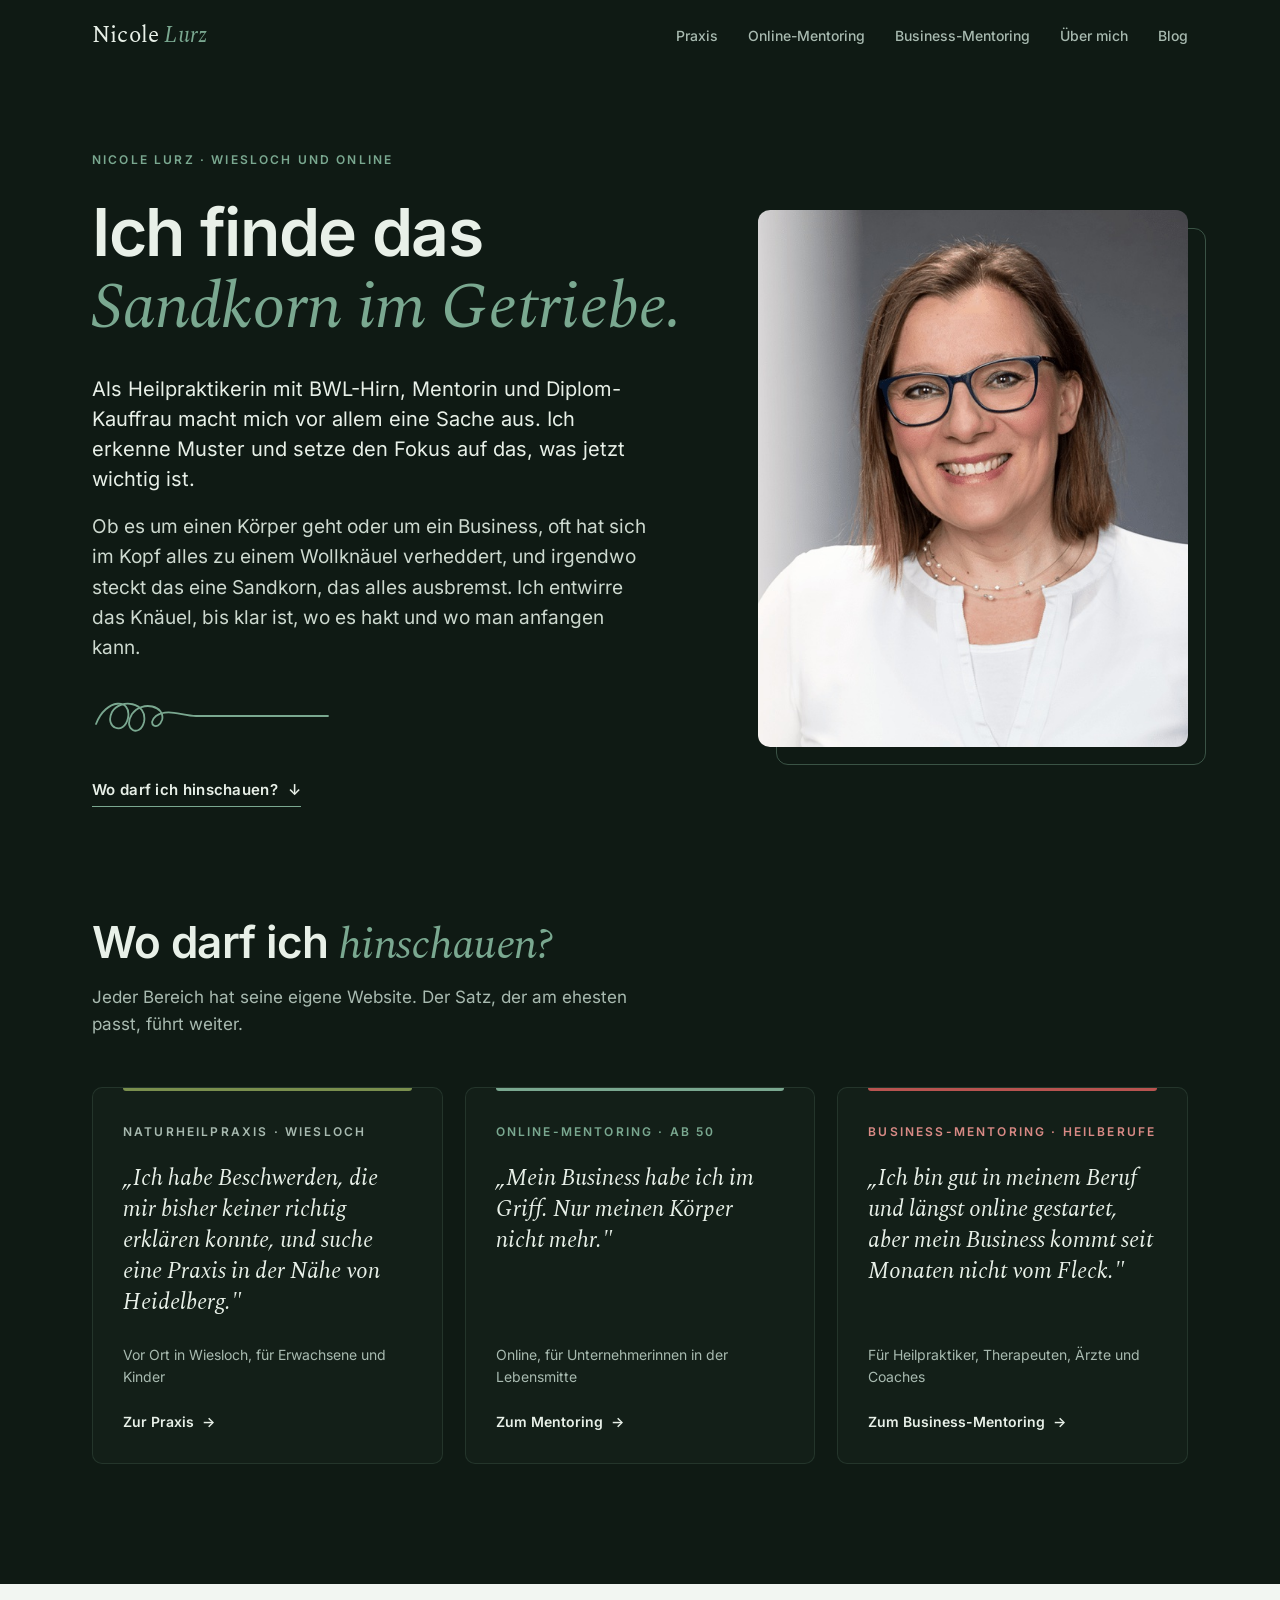
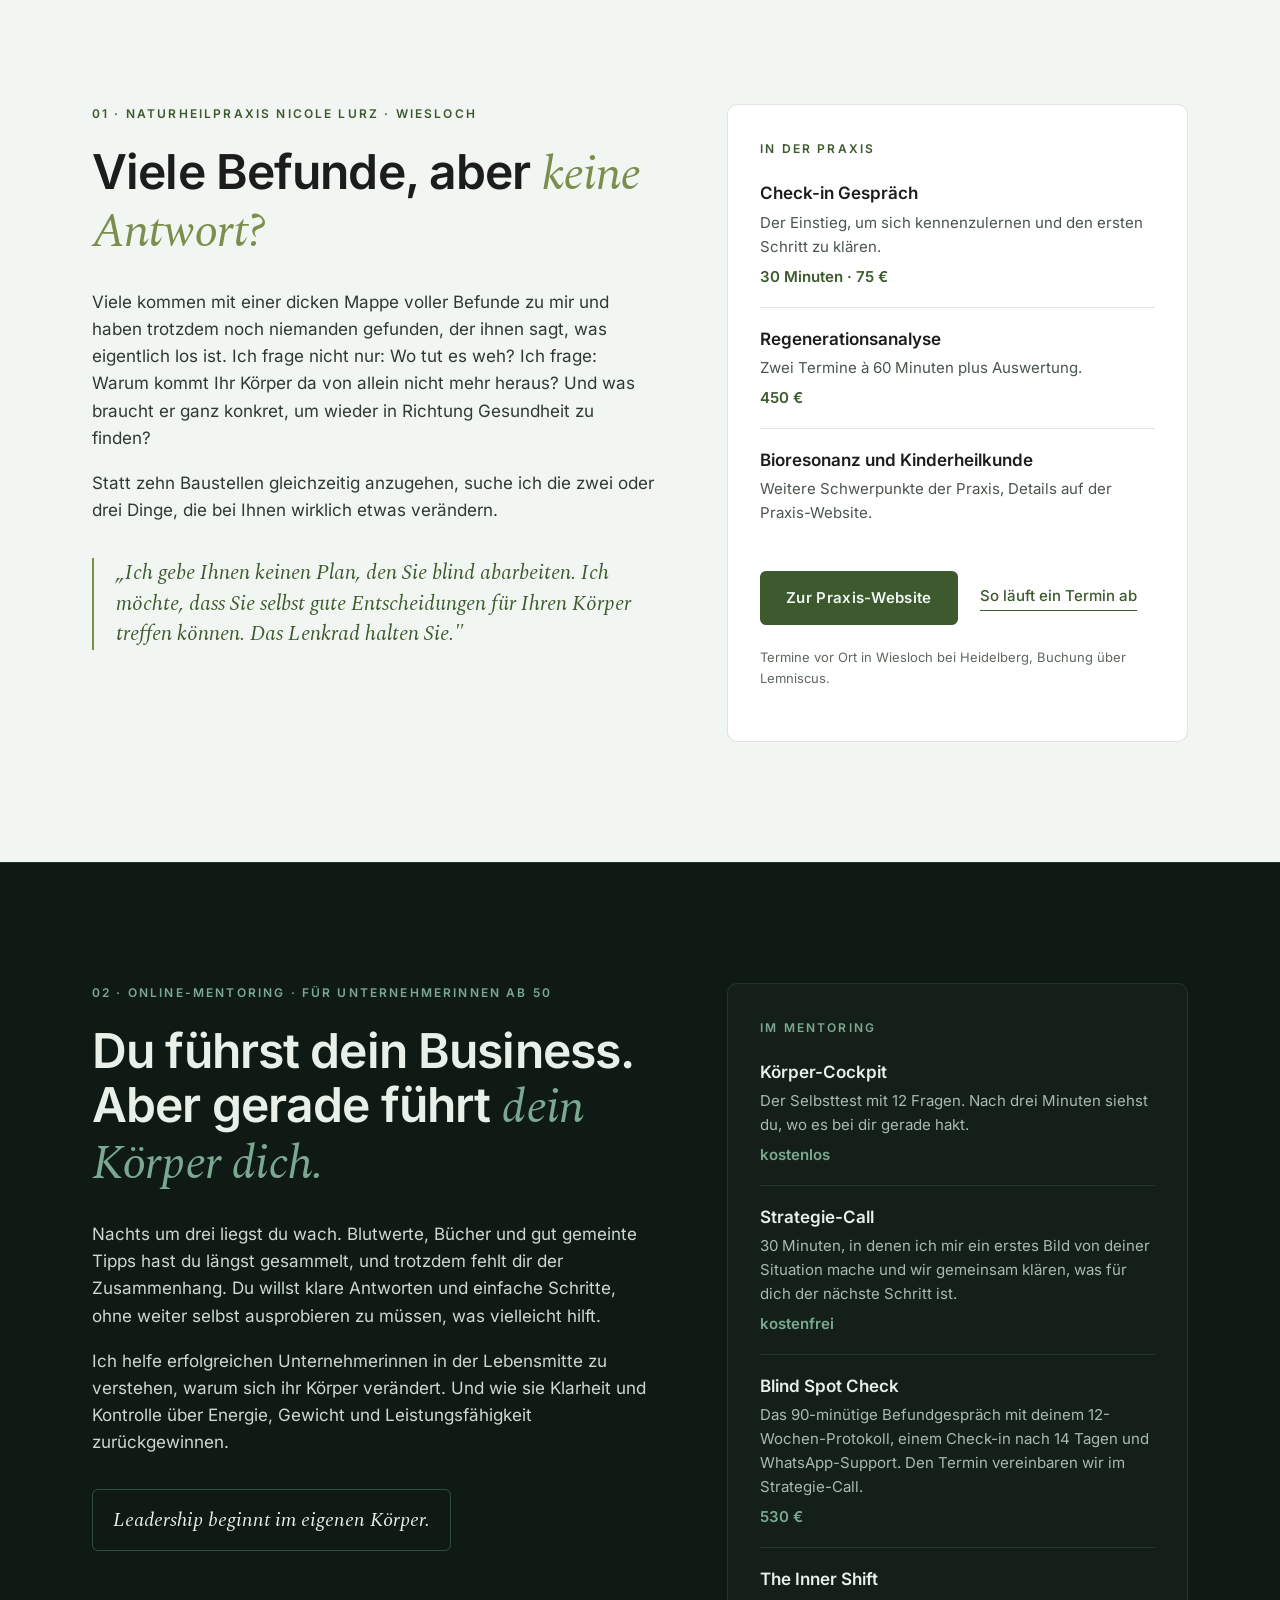
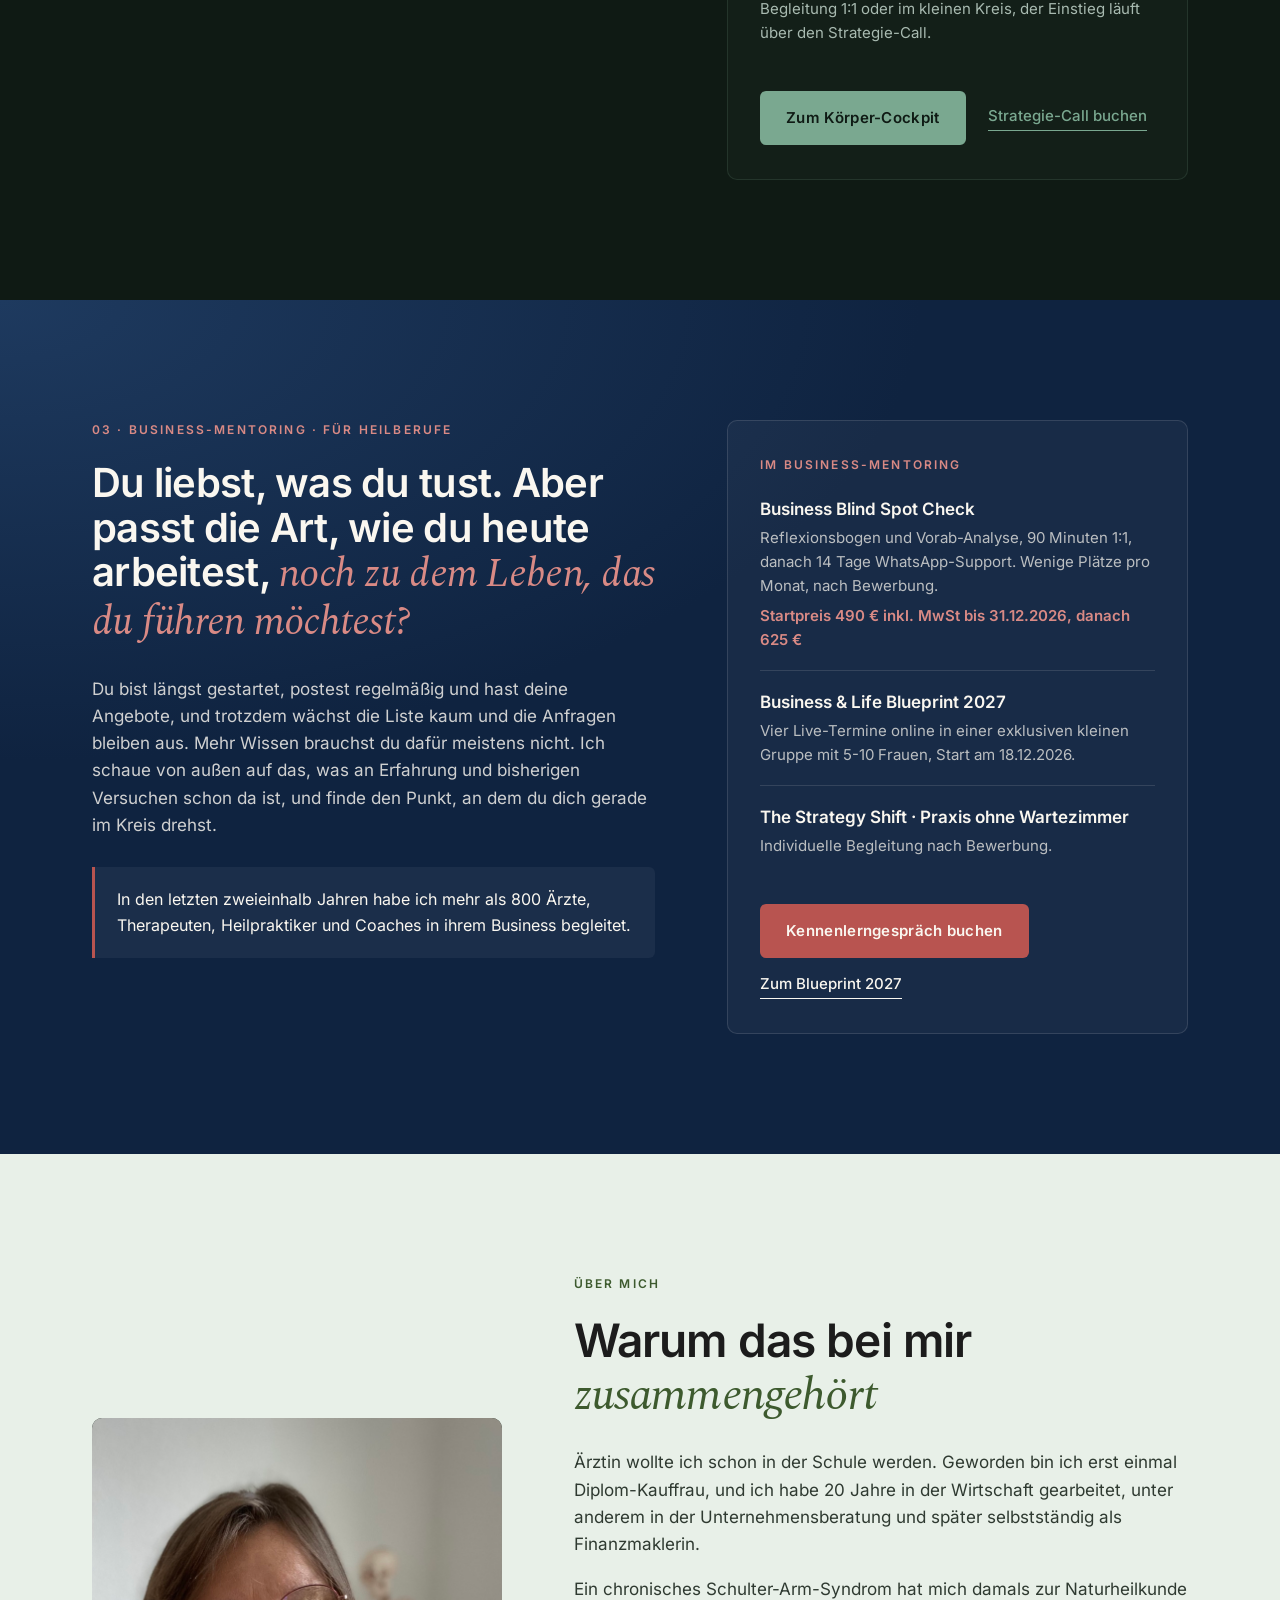
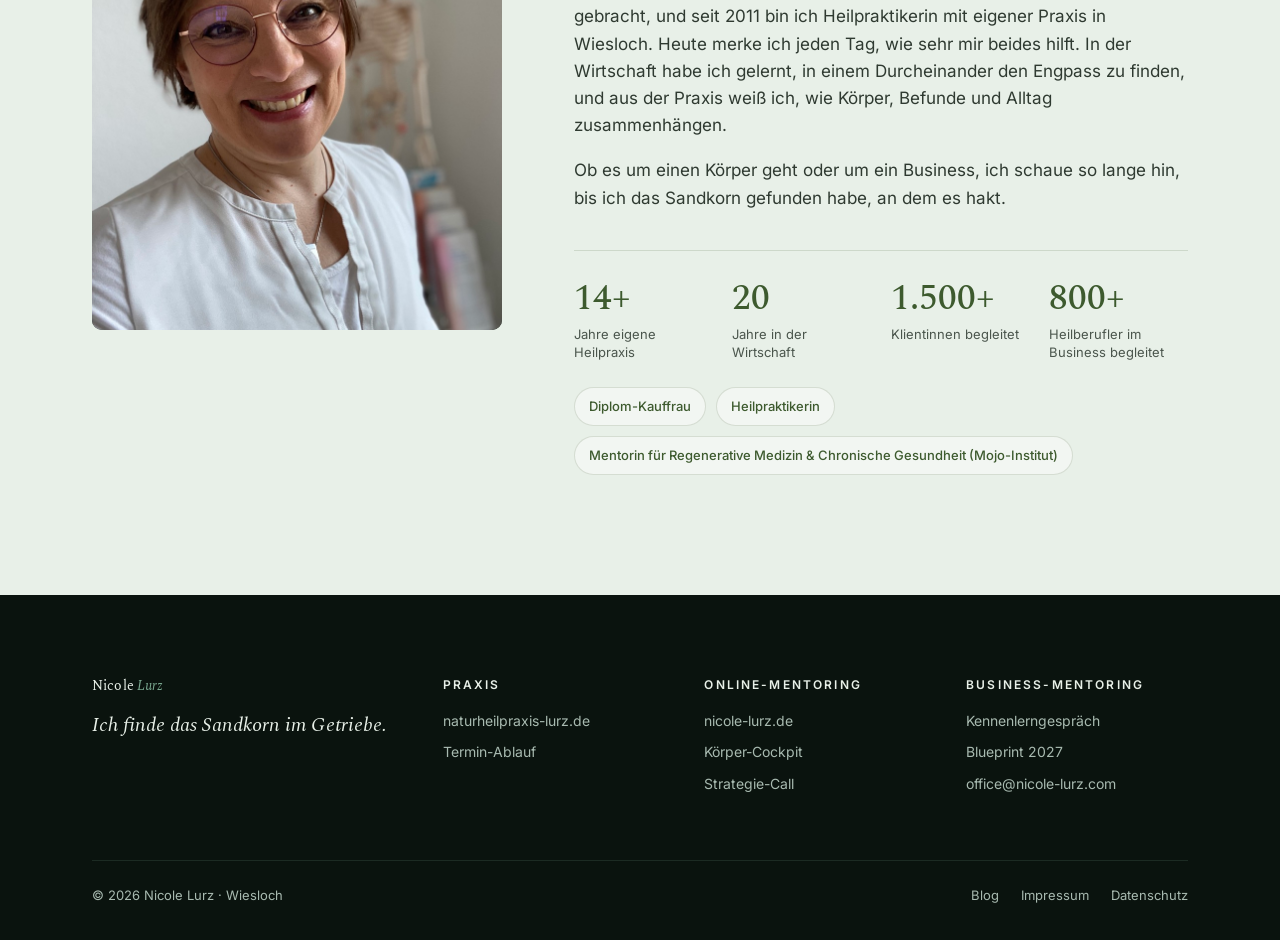
==== index.html @ 204a27d4 "Rolle auf der Dach-Seite: Heilpraktikerin, Gesundheits- und Business-Mentorin Co-Authored-By: Claude" ====
<!doctype html>
<html lang="de">
<head>
<meta charset="utf-8">
<meta name="viewport" content="width=device-width, initial-scale=1">
<title>Nicole Lurz · Heilpraktikerin, Gesundheits- und Business-Mentorin</title>
<meta name="description" content="Nicole Lurz, Heilpraktikerin, Gesundheits- und Business-Mentorin. Naturheilpraxis in Wiesloch, Online-Mentoring für Unternehmerinnen ab 50 und Business-Mentoring für Heilberufe.">
<link rel="canonical" href="https://nicole-lurz.com/">
<meta property="og:type" content="website">
<meta property="og:url" content="https://nicole-lurz.com/">
<meta property="og:title" content="Nicole Lurz · Ich finde das Sandkorn im Getriebe.">
<meta property="og:description" content="Naturheilpraxis in Wiesloch, Online-Mentoring für Unternehmerinnen ab 50 und Business-Mentoring für Heilberufe.">
<meta property="og:image" content="https://nicole-lurz.com/images/nicole-hero.jpg">
<link rel="icon" href="/favicon.svg" type="image/svg+xml">
<link rel="icon" href="/favicon-32.png" sizes="32x32">
<link rel="apple-touch-icon" href="/favicon-180.png">
<link rel="stylesheet" href="/fonts/fonts.css">
<style>
  /* Farben nur aus der DNA: design.md Online + Praxis-Website assets/style.css */
  :root{
    --tannenmoos:#0F1A14;
    --karte:#131F18;
    --dunkelgruen:#1F2D24;
    --tiefste:#0A130E;
    --seafoam:#7AA890;
    --seafoam-hover:#95C0A8;
    --salbei-hell:#A8BAB0;
    --fliesstext-hell:#CDD9CF;
    --fastweiss:#E8F0E8;
    --papier:#F2F6F2;
    --tinte:#1C1C1C;
    --praxis-salbei:#7A8F4E;
    --waldgruen:#3D5A2E;
    --nachtblau:#0F2340;
    --tiefblau:#1E3A5F;
    --kupfer:#B85450;
    --kupfer-hell:#D98A85;
    --papier-warm:#FAF7F0;
    --linie-dunkel:rgba(122,168,144,.16);
    --linie-hell:rgba(61,90,46,.16);
    --serif:"Spectral",Georgia,serif;
    --sans:"Inter",system-ui,-apple-system,"Segoe UI",sans-serif;
    --breit:1160px;
  }
  *{box-sizing:border-box;margin:0;padding:0}
  html{scroll-behavior:smooth}
  body{font-family:var(--sans);background:var(--tannenmoos);color:var(--fliesstext-hell);font-size:17px;line-height:1.6;-webkit-font-smoothing:antialiased}
  img{max-width:100%;display:block}
  a{color:inherit}
  em{font-family:var(--serif);font-style:italic;font-weight:400}
  .wrap{max-width:var(--breit);margin:0 auto;padding:0 32px}
  .eyebrow{font-size:12px;font-weight:600;letter-spacing:.18em;text-transform:uppercase}

  /* ---------- NAV ---------- */
  .nav{position:fixed;inset:0 0 auto 0;z-index:20;transition:background .3s,border-color .3s;border-bottom:1px solid transparent}
  .nav.scrolled{background:rgba(15,26,20,.92);backdrop-filter:blur(10px);border-color:var(--linie-dunkel)}
  .nav .wrap{display:flex;align-items:center;justify-content:space-between;height:72px}
  .wortmarke{font-family:var(--serif);font-size:23px;text-decoration:none;color:var(--fastweiss);letter-spacing:.01em}
  .wortmarke .ll{font-style:italic;color:var(--seafoam);margin-left:.22em}
  .nav ul{display:flex;gap:30px;list-style:none}
  .nav ul a{text-decoration:none;font-size:14px;font-weight:500;color:var(--salbei-hell);transition:color .2s}
  .nav ul a:hover{color:var(--fastweiss)}

  /* ---------- HERO ---------- */
  .hero{padding:150px 0 40px;position:relative;overflow:hidden}
  .hero .wrap{display:grid;grid-template-columns:1.15fr .85fr;gap:48px;align-items:center}
  .hero .eyebrow{color:var(--seafoam);margin-bottom:28px}
  .hero h1{font-family:var(--sans);font-weight:600;color:var(--fastweiss);font-size:clamp(40px,5.4vw,66px);line-height:1.08;letter-spacing:-.02em;margin-bottom:30px}
  .hero h1 em{color:var(--seafoam);font-weight:400;letter-spacing:-.01em}
  .hero .lead{font-size:19px;max-width:560px;margin-bottom:18px;color:var(--fliesstext-hell)}
  .hero .lead + p{font-size:16px;max-width:540px;color:var(--salbei-hell)}
  .hero-cta{display:inline-flex;align-items:center;gap:10px;margin-top:36px;font-weight:600;font-size:15px;letter-spacing:.02em;color:var(--fastweiss);text-decoration:none;border-bottom:1px solid var(--seafoam);padding-bottom:4px;transition:gap .2s}
  .hero-cta:hover{gap:14px}
  .hero h1{max-width:620px}
  .hero .intro{font-size:20px;line-height:1.5;color:var(--fastweiss);max-width:560px;margin-bottom:18px}
  /* Personal-Brand-Foto mit versetztem Rahmen */
  .foto{position:relative;width:100%;max-width:430px;justify-self:end}
  .foto::before{content:"";position:absolute;inset:18px -18px -18px 18px;border:1px solid rgba(122,168,144,.4);border-radius:12px}
  .foto img{position:relative;width:100%;aspect-ratio:4/5;object-fit:cover;object-position:79% 0;border-radius:12px}
  /* Wollknäuel, das sich zu einer klaren Linie entwirrt */
  .entwirren{display:block;width:240px;height:44px;margin:30px 0 4px}
  .entwirren path{fill:none;stroke:var(--seafoam);stroke-width:1.8;stroke-linecap:round;stroke-dasharray:1;stroke-dashoffset:1;animation:zeichnen 2.4s cubic-bezier(.45,.05,.3,1) .3s forwards}
  @keyframes zeichnen{to{stroke-dashoffset:0}}

  /* ---------- WEGWEISER ---------- */
  .wegweiser{padding:70px 0 120px}
  .wegweiser h2{font-weight:600;color:var(--fastweiss);font-size:clamp(30px,3.6vw,44px);line-height:1.15;letter-spacing:-.015em;margin-bottom:14px}
  .wegweiser h2 em{color:var(--seafoam)}
  .wegweiser .sub{color:var(--salbei-hell);max-width:560px;margin-bottom:48px}
  .tueren{display:grid;grid-template-columns:repeat(3,1fr);gap:22px}
  .tuer{position:relative;display:flex;flex-direction:column;background:var(--karte);border:1px solid var(--linie-dunkel);border-radius:10px;padding:34px 30px 30px;text-decoration:none;transition:transform .25s ease-out,border-color .25s,background .25s}
  .tuer::before{content:"";position:absolute;left:30px;right:30px;top:0;height:3px;border-radius:0 0 3px 3px;background:var(--c)}
  .tuer:hover{transform:translateY(-4px);border-color:rgba(122,168,144,.35);background:var(--dunkelgruen)}
  .tuer .eyebrow{color:var(--c-text);margin-bottom:22px}
  .tuer blockquote{font-family:var(--serif);font-style:italic;font-size:23px;line-height:1.35;color:var(--fastweiss);margin-bottom:26px;flex:1}
  .tuer .meta{font-size:14px;color:var(--salbei-hell);margin-bottom:22px}
  .tuer .weiter{font-size:14px;font-weight:600;color:var(--fastweiss);display:flex;align-items:center;gap:8px;transition:gap .2s}
  .tuer:hover .weiter{gap:12px}
  .t-praxis{--c:var(--praxis-salbei);--c-text:#A8BAB0}
  .t-online{--c:var(--seafoam);--c-text:var(--seafoam)}
  .t-business{--c:var(--kupfer);--c-text:var(--kupfer-hell)}

  /* ---------- RÄUME ---------- */
  .raum{padding:120px 0}
  .raum .wrap{display:grid;grid-template-columns:1.1fr .9fr;gap:72px;align-items:start}
  .raum .eyebrow{margin-bottom:22px}
  .raum h2{font-weight:600;font-size:clamp(32px,3.9vw,48px);line-height:1.12;letter-spacing:-.018em;margin-bottom:30px}
  .raum h2.lang{font-size:clamp(28px,3.2vw,40px)}
  .raum p{margin-bottom:18px;max-width:600px}
  .raum .zitat{margin-top:34px;padding-left:22px;font-family:var(--serif);font-style:italic;font-size:21px;line-height:1.45;max-width:560px}
  .angebote{border-radius:10px;padding:34px 32px}
  .angebote h3{font-size:12px;font-weight:600;letter-spacing:.18em;text-transform:uppercase;margin-bottom:18px}
  .angebot{padding:18px 0;border-top:1px solid}
  .angebot:first-of-type{border-top:none;padding-top:4px}
  .angebot strong{display:block;font-weight:600;font-size:17px;margin-bottom:3px}
  .angebot span{font-size:15px;display:block}
  .angebot .preis{margin-top:6px;font-weight:600;font-size:15px}
  .ctas{display:flex;flex-wrap:wrap;gap:14px 22px;align-items:center;margin-top:28px}
  .btn{display:inline-block;padding:15px 26px;border-radius:6px;font-weight:600;font-size:15px;letter-spacing:.02em;text-decoration:none;transition:background .2s,transform .2s}
  .btn:hover{transform:translateY(-1px)}
  .leise{font-size:15px;font-weight:500;text-decoration:none;border-bottom:1px solid;padding-bottom:2px}
  .hinweis{font-size:13px;margin-top:22px}

  /* Praxis: hell, Sie-Form */
  .r-praxis{background:var(--papier);color:var(--tinte)}
  .r-praxis .eyebrow{color:var(--waldgruen)}
  .r-praxis h2{color:var(--tinte)}
  .r-praxis h2 em{color:var(--praxis-salbei)}
  .r-praxis p{color:#2f3a31}
  .r-praxis .zitat{border-left:2px solid var(--praxis-salbei);color:var(--waldgruen)}
  .r-praxis .angebote{background:#fff;border:1px solid var(--linie-hell)}
  .r-praxis .angebote h3{color:var(--waldgruen)}
  .r-praxis .angebot{border-color:var(--linie-hell)}
  .r-praxis .angebot span{color:#4a554c}
  .r-praxis .angebot .preis{color:var(--waldgruen)}
  .r-praxis .btn{background:var(--waldgruen);color:var(--papier)}
  .r-praxis .btn:hover{background:var(--tannenmoos)}
  .r-praxis .leise{color:var(--waldgruen)}
  .r-praxis .hinweis{color:#5d685f}

  /* Online-Mentoring: Tannenmoos, Du-Form */
  .r-online{background:var(--tannenmoos);border-top:1px solid var(--linie-dunkel)}
  .r-online .eyebrow{color:var(--seafoam)}
  .r-online h2{color:var(--fastweiss)}
  .r-online h2 em{color:var(--seafoam)}
  .claimband{display:inline-block;margin-top:14px;padding:14px 20px;border:1px solid rgba(122,168,144,.35);border-radius:6px;font-family:var(--serif);font-style:italic;font-size:20px;color:var(--fastweiss)}
  .r-online .angebote{background:var(--karte);border:1px solid var(--linie-dunkel)}
  .r-online .angebote h3{color:var(--seafoam)}
  .r-online .angebot{border-color:var(--linie-dunkel)}
  .r-online .angebot strong{color:var(--fastweiss)}
  .r-online .angebot span{color:var(--salbei-hell)}
  .r-online .angebot .preis{color:var(--seafoam)}
  .r-online .btn{background:var(--seafoam);color:var(--tannenmoos)}
  .r-online .btn:hover{background:var(--seafoam-hover)}
  .r-online .leise{color:var(--seafoam)}

  /* Business-Mentoring: Nachtblau + Kupfer, Du-Form */
  .r-business{background:radial-gradient(120% 90% at 0% 0%,var(--tiefblau) 0%,var(--nachtblau) 60%);color:var(--papier-warm)}
  .r-business .eyebrow{color:var(--kupfer-hell)}
  .r-business h2{color:var(--papier-warm)}
  .r-business h2 em{color:var(--kupfer-hell)}
  .r-business p{color:rgba(250,247,240,.82)}
  .r-business .beleg{margin-top:28px;padding:20px 22px;border-left:3px solid var(--kupfer);background:rgba(250,247,240,.05);border-radius:0 6px 6px 0;font-size:16px;color:var(--papier-warm)}
  .r-business .angebote{background:rgba(250,247,240,.04);border:1px solid rgba(250,247,240,.12)}
  .r-business .angebote h3{color:var(--kupfer-hell)}
  .r-business .angebot{border-color:rgba(250,247,240,.12)}
  .r-business .angebot strong{color:var(--papier-warm)}
  .r-business .angebot span{color:rgba(250,247,240,.72)}
  .r-business .angebot .preis{color:var(--kupfer-hell)}
  .r-business .btn{background:var(--kupfer);color:var(--papier-warm)}
  .r-business .btn:hover{background:#9E4642}
  .r-business .leise{color:var(--papier-warm)}

  /* ---------- ÜBER MICH ---------- */
  .ueber{background:var(--fastweiss);color:var(--tinte);padding:120px 0}
  .ueber .wrap{display:grid;grid-template-columns:.8fr 1.2fr;gap:72px;align-items:center}
  .portrait{border-radius:10px;overflow:hidden;aspect-ratio:4/5;background:var(--dunkelgruen)}
  .portrait img{width:100%;height:100%;object-fit:cover;object-position:center 20%}
  .ueber .eyebrow{color:var(--waldgruen);margin-bottom:22px}
  .ueber h2{font-weight:600;font-size:clamp(32px,3.9vw,46px);line-height:1.12;letter-spacing:-.018em;margin-bottom:28px}
  .ueber h2 em{color:var(--waldgruen)}
  .ueber p{margin-bottom:18px;color:#2f3a31;max-width:620px}
  .zahlen{display:grid;grid-template-columns:repeat(4,1fr);gap:20px;margin:38px 0 26px;padding-top:30px;border-top:1px solid var(--linie-hell)}
  .zahl strong{display:block;font-family:var(--serif);font-weight:500;font-size:36px;line-height:1;color:var(--waldgruen);margin-bottom:8px}
  .zahl span{font-size:13px;line-height:1.4;color:#4a554c;display:block}
  .pills{display:flex;flex-wrap:wrap;gap:10px}
  .pills li{list-style:none;font-size:13px;font-weight:500;padding:8px 14px;border:1px solid var(--linie-hell);border-radius:40px;color:var(--waldgruen);background:var(--papier)}

  /* ---------- FOOTER ---------- */
  footer{background:var(--tiefste);padding:80px 0 34px;color:var(--salbei-hell)}
  .fuss{display:grid;grid-template-columns:1.4fr 1fr 1fr 1fr;gap:40px}
  .fuss .claim{font-family:var(--serif);font-style:italic;font-size:20px;color:var(--fastweiss);margin-top:14px;max-width:300px;line-height:1.4}
  .fuss h4{font-size:12px;font-weight:600;letter-spacing:.18em;text-transform:uppercase;color:var(--fastweiss);margin-bottom:16px}
  .fuss a{display:block;font-size:14px;text-decoration:none;margin-bottom:9px;transition:color .2s}
  .fuss a:hover{color:var(--fastweiss)}
  .fuss-unten{display:flex;justify-content:space-between;flex-wrap:wrap;gap:14px;margin-top:56px;padding-top:24px;border-top:1px solid var(--linie-dunkel);font-size:13px}
  .fuss-unten a{text-decoration:none;margin-left:18px}
  .fuss-unten a:hover{color:var(--fastweiss)}

  /* ---------- REVEAL ---------- */
  .reveal{opacity:0;transform:translateY(22px);transition:opacity .7s ease-out,transform .7s ease-out}
  .reveal.in{opacity:1;transform:none}
  .d1{transition-delay:.08s}.d2{transition-delay:.16s}

  @media (prefers-reduced-motion:reduce){
    html{scroll-behavior:auto}
    .entwirren path{animation:none;stroke-dashoffset:0}
    .reveal{opacity:1;transform:none;transition:none}
    .tuer,.btn,.hero-cta{transition:none}
  }

  /* ---------- MOBIL ---------- */
  @media (max-width:960px){
    .hero .wrap,.raum .wrap,.ueber .wrap{grid-template-columns:1fr;gap:48px}
    .foto{max-width:300px;order:-1;justify-self:start}
    .foto::before{inset:12px -12px -12px 12px}
    .hero{padding-top:110px}
    .tueren{grid-template-columns:1fr}
    .fuss{grid-template-columns:1fr 1fr}
    .zahlen{grid-template-columns:1fr 1fr}
    .portrait{max-width:420px}
    .nav ul li:not(.immer){display:none}
  }
  @media (max-width:560px){
    .wrap{padding:0 16px}
    body{font-size:16px}
    .hero .lead{font-size:17px}
    .hero .intro{font-size:18px}
    .foto{max-width:230px}
    .foto img{aspect-ratio:1/1;object-position:79% 10%}
    .raum,.ueber{padding:84px 0}
    .wegweiser{padding:50px 0 84px}
    .angebote{padding:26px 22px}
    .tuer{padding:30px 22px 24px}
    .tuer::before{left:22px;right:22px}
    .tuer blockquote{font-size:21px}
    .fuss{grid-template-columns:1fr}
    .fuss-unten a{margin:0 18px 0 0}
  }
</style>
</head>
<body>

<nav class="nav" id="nav">
  <div class="wrap">
    <a class="wortmarke" href="#top"><span class="lf">Nicole</span><span class="ll">Lurz</span></a>
    <ul>
      <li><a href="#praxis">Praxis</a></li>
      <li><a href="#online">Online-Mentoring</a></li>
      <li><a href="#business">Business-Mentoring</a></li>
      <li><a href="#ueber">Über mich</a></li>
      <li class="immer"><a href="/blog/">Blog</a></li>
    </ul>
  </div>
</nav>

<header class="hero" id="top">
  <div class="wrap">
    <div>
      <p class="eyebrow">Nicole Lurz · Wiesloch und online</p>
      <h1>Ich finde das <em>Sandkorn im Getriebe.</em></h1>
      <p class="intro">Als Heilpraktikerin mit BWL-Hirn, Mentorin und Diplom-Kauffrau macht mich vor allem eine Sache aus. Ich erkenne Muster und setze den Fokus auf das, was jetzt wichtig ist.</p>
      <p class="lead">Ob es um einen Körper geht oder um ein Business, oft hat sich im Kopf alles zu einem Wollknäuel verheddert, und irgendwo steckt das eine Sandkorn, das alles ausbremst. Ich entwirre das Knäuel, bis klar ist, wo es hakt und wo man anfangen kann.</p>
      <!-- Wollknäuel, das sich zu einer klaren Linie entwirrt -->
      <svg class="entwirren" viewBox="0 0 240 44" aria-hidden="true">
        <path pathLength="1" d="M4 30 C14 4 40 4 36 24 C32 42 12 34 20 18 C28 4 56 8 52 28 C48 44 30 36 40 20 C50 6 74 12 70 26 C66 38 54 30 64 22 C76 14 90 22 104 22 L236 22"/>
      </svg>
      <a class="hero-cta" href="#wegweiser">Wo darf ich hinschauen? <span aria-hidden="true">↓</span></a>
    </div>

    <figure class="foto">
      <img src="/images/nicole-hero.jpg" alt="Nicole Lurz, Heilpraktikerin, Gesundheits- und Business-Mentorin">
    </figure>
  </div>
</header>

<section class="wegweiser" id="wegweiser">
  <div class="wrap">
    <h2 class="reveal">Wo darf ich <em>hinschauen?</em></h2>
    <p class="sub reveal">Jeder Bereich hat seine eigene Website. Der Satz, der am ehesten passt, führt weiter.</p>

    <div class="tueren">
      <a class="tuer t-praxis reveal" href="#praxis">
        <p class="eyebrow">Naturheilpraxis · Wiesloch</p>
        <blockquote>„Ich habe Beschwerden, die mir bisher keiner richtig erklären konnte, und suche eine Praxis in der Nähe von Heidelberg."</blockquote>
        <p class="meta">Vor Ort in Wiesloch, für Erwachsene und Kinder</p>
        <span class="weiter">Zur Praxis <span aria-hidden="true">→</span></span>
      </a>
      <a class="tuer t-online reveal d1" href="#online">
        <p class="eyebrow">Online-Mentoring · ab 50</p>
        <blockquote>„Mein Business habe ich im Griff. Nur meinen Körper nicht mehr."</blockquote>
        <p class="meta">Online, für Unternehmerinnen in der Lebensmitte</p>
        <span class="weiter">Zum Mentoring <span aria-hidden="true">→</span></span>
      </a>
      <a class="tuer t-business reveal d2" href="#business">
        <p class="eyebrow">Business-Mentoring · Heilberufe</p>
        <blockquote>„Ich bin gut in meinem Beruf und längst online gestartet, aber mein Business kommt seit Monaten nicht vom Fleck."</blockquote>
        <p class="meta">Für Heilpraktiker, Therapeuten, Ärzte und Coaches</p>
        <span class="weiter">Zum Business-Mentoring <span aria-hidden="true">→</span></span>
      </a>
    </div>
  </div>
</section>

<!-- RAUM 1 · PRAXIS (Sie-Form) -->
<section class="raum r-praxis" id="praxis">
  <div class="wrap">
    <div>
      <p class="eyebrow reveal">01 · Naturheilpraxis Nicole Lurz · Wiesloch</p>
      <h2 class="reveal">Viele Befunde, aber <em>keine Antwort?</em></h2>
      <p class="reveal">Viele kommen mit einer dicken Mappe voller Befunde zu mir und haben trotzdem noch niemanden gefunden, der ihnen sagt, was eigentlich los ist. Ich frage nicht nur: Wo tut es weh? Ich frage: Warum kommt Ihr Körper da von allein nicht mehr heraus? Und was braucht er ganz konkret, um wieder in Richtung Gesundheit zu finden?</p>
      <p class="reveal">Statt zehn Baustellen gleichzeitig anzugehen, suche ich die zwei oder drei Dinge, die bei Ihnen wirklich etwas verändern.</p>
      <p class="zitat reveal">„Ich gebe Ihnen keinen Plan, den Sie blind abarbeiten. Ich möchte, dass Sie selbst gute Entscheidungen für Ihren Körper treffen können. Das Lenkrad halten Sie."</p>
    </div>
    <div class="angebote reveal d1">
      <h3>In der Praxis</h3>
      <div class="angebot">
        <strong>Check-in Gespräch</strong>
        <span>Der Einstieg, um sich kennenzulernen und den ersten Schritt zu klären.</span>
        <span class="preis">30 Minuten · 75 €</span>
      </div>
      <div class="angebot">
        <strong>Regenerationsanalyse</strong>
        <span>Zwei Termine à 60 Minuten plus Auswertung.</span>
        <span class="preis">450 €</span>
      </div>
      <div class="angebot">
        <strong>Bioresonanz und Kinderheilkunde</strong>
        <span>Weitere Schwerpunkte der Praxis, Details auf der Praxis-Website.</span>
      </div>
      <div class="ctas">
        <a class="btn" href="https://naturheilpraxis-lurz.de/">Zur Praxis-Website</a>
        <a class="leise" href="https://naturheilpraxis-lurz.de/termin-ablauf/">So läuft ein Termin ab</a>
      </div>
      <p class="hinweis">Termine vor Ort in Wiesloch bei Heidelberg, Buchung über Lemniscus.</p>
    </div>
  </div>
</section>

<!-- RAUM 2 · ONLINE-MENTORING (Du-Form) -->
<section class="raum r-online" id="online">
  <div class="wrap">
    <div>
      <p class="eyebrow reveal">02 · Online-Mentoring · für Unternehmerinnen ab 50</p>
      <h2 class="reveal">Du führst dein Business. Aber gerade führt <em>dein Körper dich.</em></h2>
      <p class="reveal">Nachts um drei liegst du wach. Blutwerte, Bücher und gut gemeinte Tipps hast du längst gesammelt, und trotzdem fehlt dir der Zusammenhang. Du willst klare Antworten und einfache Schritte, ohne weiter selbst ausprobieren zu müssen, was vielleicht hilft.</p>
      <p class="reveal">Ich helfe erfolgreichen Unternehmerinnen in der Lebensmitte zu verstehen, warum sich ihr Körper verändert. Und wie sie Klarheit und Kontrolle über Energie, Gewicht und Leistungsfähigkeit zurückgewinnen.</p>
      <p class="claimband reveal">Leadership beginnt im eigenen Körper.</p>
    </div>
    <div class="angebote reveal d1">
      <h3>Im Mentoring</h3>
      <div class="angebot">
        <strong>Körper-Cockpit</strong>
        <span>Der Selbsttest mit 12 Fragen. Nach drei Minuten siehst du, wo es bei dir gerade hakt.</span>
        <span class="preis">kostenlos</span>
      </div>
      <div class="angebot">
        <strong>Strategie-Call</strong>
        <span>30 Minuten, in denen ich mir ein erstes Bild von deiner Situation mache und wir gemeinsam klären, was für dich der nächste Schritt ist.</span>
        <span class="preis">kostenfrei</span>
      </div>
      <div class="angebot">
        <strong>Blind Spot Check</strong>
        <span>Das 90-minütige Befundgespräch mit deinem 12-Wochen-Protokoll, einem Check-in nach 14 Tagen und WhatsApp-Support. Den Termin vereinbaren wir im Strategie-Call.</span>
        <span class="preis">530 €</span>
      </div>
      <div class="angebot">
        <strong>The Inner Shift</strong>
        <span>Begleitung 1:1 oder im kleinen Kreis, der Einstieg läuft über den Strategie-Call.</span>
      </div>
      <div class="ctas">
        <a class="btn" href="https://nicole-lurz.de/selbsttest/">Zum Körper-Cockpit</a>
        <a class="leise" href="https://nicole-lurz.de/strategie-call/">Strategie-Call buchen</a>
      </div>
    </div>
  </div>
</section>

<!-- RAUM 3 · BUSINESS-MENTORING (Du-Form) -->
<section class="raum r-business" id="business">
  <div class="wrap">
    <div>
      <p class="eyebrow reveal">03 · Business-Mentoring · für Heilberufe</p>
      <h2 class="lang reveal">Du liebst, was du tust. Aber passt die Art, wie du heute arbeitest, <em>noch zu dem Leben, das du führen möchtest?</em></h2>
      <p class="reveal">Du bist längst gestartet, postest regelmäßig und hast deine Angebote, und trotzdem wächst die Liste kaum und die Anfragen bleiben aus. Mehr Wissen brauchst du dafür meistens nicht. Ich schaue von außen auf das, was an Erfahrung und bisherigen Versuchen schon da ist, und finde den Punkt, an dem du dich gerade im Kreis drehst.</p>
      <p class="beleg reveal">In den letzten zweieinhalb Jahren habe ich mehr als 800 Ärzte, Therapeuten, Heilpraktiker und Coaches in ihrem Business begleitet.</p>
    </div>
    <div class="angebote reveal d1">
      <h3>Im Business-Mentoring</h3>
      <div class="angebot">
        <strong>Business Blind Spot Check</strong>
        <span>Reflexionsbogen und Vorab-Analyse, 90 Minuten 1:1, danach 14 Tage WhatsApp-Support. Wenige Plätze pro Monat, nach Bewerbung.</span>
        <span class="preis">Startpreis 490 € inkl. MwSt bis 31.12.2026, danach 625 €</span>
      </div>
      <div class="angebot">
        <strong>Business &amp; Life Blueprint 2027</strong>
        <span>Vier Live-Termine online in einer exklusiven kleinen Gruppe mit 5-10 Frauen, Start am 18.12.2026.</span>
      </div>
      <div class="angebot">
        <strong>The Strategy Shift · Praxis ohne Wartezimmer</strong>
        <span>Individuelle Begleitung nach Bewerbung.</span>
      </div>
      <div class="ctas">
        <a class="btn" href="https://tidycal.com/nicole-lurz/bbsc">Kennenlerngespräch buchen</a>
        <a class="leise" href="/blueprint-2027/">Zum Blueprint 2027</a>
      </div>
    </div>
  </div>
</section>

<!-- ÜBER MICH (Ich-Form, ohne Anrede) -->
<section class="ueber" id="ueber">
  <div class="wrap">
    <div class="portrait reveal">
      <img src="/images/nicole-portrait.jpg" alt="Nicole Lurz" loading="lazy">
    </div>
    <div>
      <p class="eyebrow reveal">Über mich</p>
      <h2 class="reveal">Warum das bei mir <em>zusammengehört</em></h2>
      <p class="reveal">Ärztin wollte ich schon in der Schule werden. Geworden bin ich erst einmal Diplom-Kauffrau, und ich habe 20 Jahre in der Wirtschaft gearbeitet, unter anderem in der Unternehmensberatung und später selbstständig als Finanzmaklerin.</p>
      <p class="reveal">Ein chronisches Schulter-Arm-Syndrom hat mich damals zur Naturheilkunde gebracht, und seit 2011 bin ich Heilpraktikerin mit eigener Praxis in Wiesloch. Heute merke ich jeden Tag, wie sehr mir beides hilft. In der Wirtschaft habe ich gelernt, in einem Durcheinander den Engpass zu finden, und aus der Praxis weiß ich, wie Körper, Befunde und Alltag zusammenhängen.</p>
      <p class="reveal">Ob es um einen Körper geht oder um ein Business, ich schaue so lange hin, bis ich das Sandkorn gefunden habe, an dem es hakt.</p>
      <div class="zahlen reveal">
        <div class="zahl"><strong>14+</strong><span>Jahre eigene Heilpraxis</span></div>
        <div class="zahl"><strong>20</strong><span>Jahre in der Wirtschaft</span></div>
        <div class="zahl"><strong>1.500+</strong><span>Klientinnen begleitet</span></div>
        <div class="zahl"><strong>800+</strong><span>Heilberufler im Business begleitet</span></div>
      </div>
      <ul class="pills reveal">
        <li>Diplom-Kauffrau</li>
        <li>Heilpraktikerin</li>
        <li>Mentorin für Regenerative Medizin &amp; Chronische Gesundheit (Mojo-Institut)</li>
      </ul>
    </div>
  </div>
</section>

<footer>
  <div class="wrap">
    <div class="fuss">
      <div>
        <a class="wortmarke" href="#top"><span class="lf">Nicole</span><span class="ll">Lurz</span></a>
        <p class="claim">Ich finde das Sandkorn im Getriebe.</p>
      </div>
      <div>
        <h4>Praxis</h4>
        <a href="https://naturheilpraxis-lurz.de/">naturheilpraxis-lurz.de</a>
        <a href="https://naturheilpraxis-lurz.de/termin-ablauf/">Termin-Ablauf</a>
      </div>
      <div>
        <h4>Online-Mentoring</h4>
        <a href="https://nicole-lurz.de/">nicole-lurz.de</a>
        <a href="https://nicole-lurz.de/selbsttest/">Körper-Cockpit</a>
        <a href="https://nicole-lurz.de/strategie-call/">Strategie-Call</a>
      </div>
      <div>
        <h4>Business-Mentoring</h4>
        <a href="https://tidycal.com/nicole-lurz/bbsc">Kennenlerngespräch</a>
        <a href="/blueprint-2027/">Blueprint 2027</a>
        <a href="mailto:office@nicole-lurz.com">office@nicole-lurz.com</a>
      </div>
    </div>
    <div class="fuss-unten">
      <span>© <span id="jahr">2026</span> Nicole Lurz · Wiesloch</span>
      <span>
        <a href="/blog/">Blog</a>
        <a href="https://nicole-lurz.de/impressum/">Impressum</a>
        <a href="https://nicole-lurz.de/datenschutz/">Datenschutz</a>
      </span>
    </div>
  </div>
</footer>

<script>
  document.getElementById('jahr').textContent = new Date().getFullYear();

  const nav = document.getElementById('nav');
  const onScroll = () => nav.classList.toggle('scrolled', window.scrollY > 40);
  onScroll();
  window.addEventListener('scroll', onScroll, {passive:true});

  const io = new IntersectionObserver(entries => {
    entries.forEach(e => { if (e.isIntersecting) { e.target.classList.add('in'); io.unobserve(e.target); } });
  }, {threshold:.12, rootMargin:'0px 0px -6% 0px'});
  document.querySelectorAll('.reveal').forEach(el => io.observe(el));
</script>
</body>
</html>
---- fonts/fonts.css ----
@font-face{font-family:'Inter';font-style:normal;font-weight:400;font-display:swap;src:url('inter-400.ttf') format('truetype')}
@font-face{font-family:'Inter';font-style:normal;font-weight:500;font-display:swap;src:url('inter-500.ttf') format('truetype')}
@font-face{font-family:'Inter';font-style:normal;font-weight:600 700;font-display:swap;src:url('inter-600.ttf') format('truetype')}
@font-face{font-family:'Spectral';font-style:normal;font-weight:400;font-display:swap;src:url('spectral-regular.ttf') format('truetype')}
@font-face{font-family:'Spectral';font-style:italic;font-weight:400;font-display:swap;src:url('spectral-italic.ttf') format('truetype')}
@font-face{font-family:'Spectral';font-style:normal;font-weight:500;font-display:swap;src:url('spectral-500.ttf') format('truetype')}
@font-face{font-family:'Spectral';font-style:italic;font-weight:500;font-display:swap;src:url('spectral-500-italic.ttf') format('truetype')}
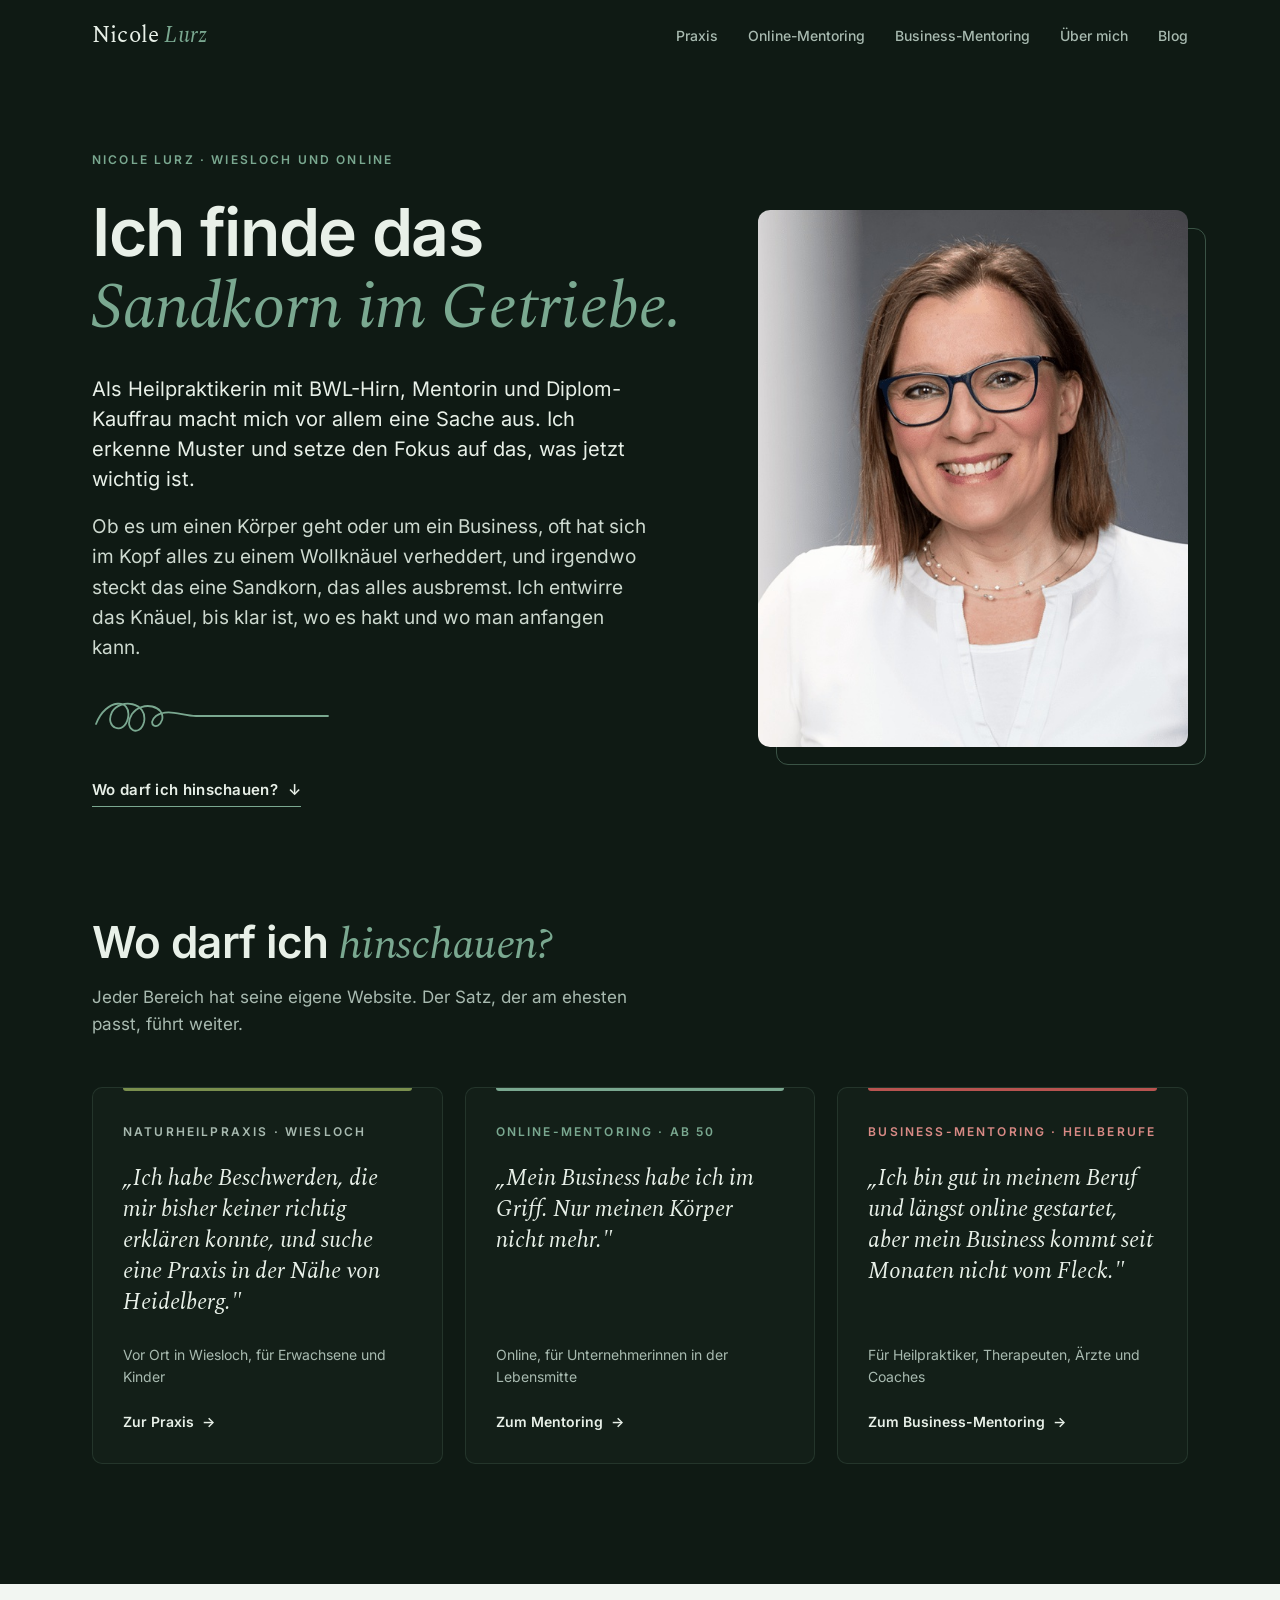
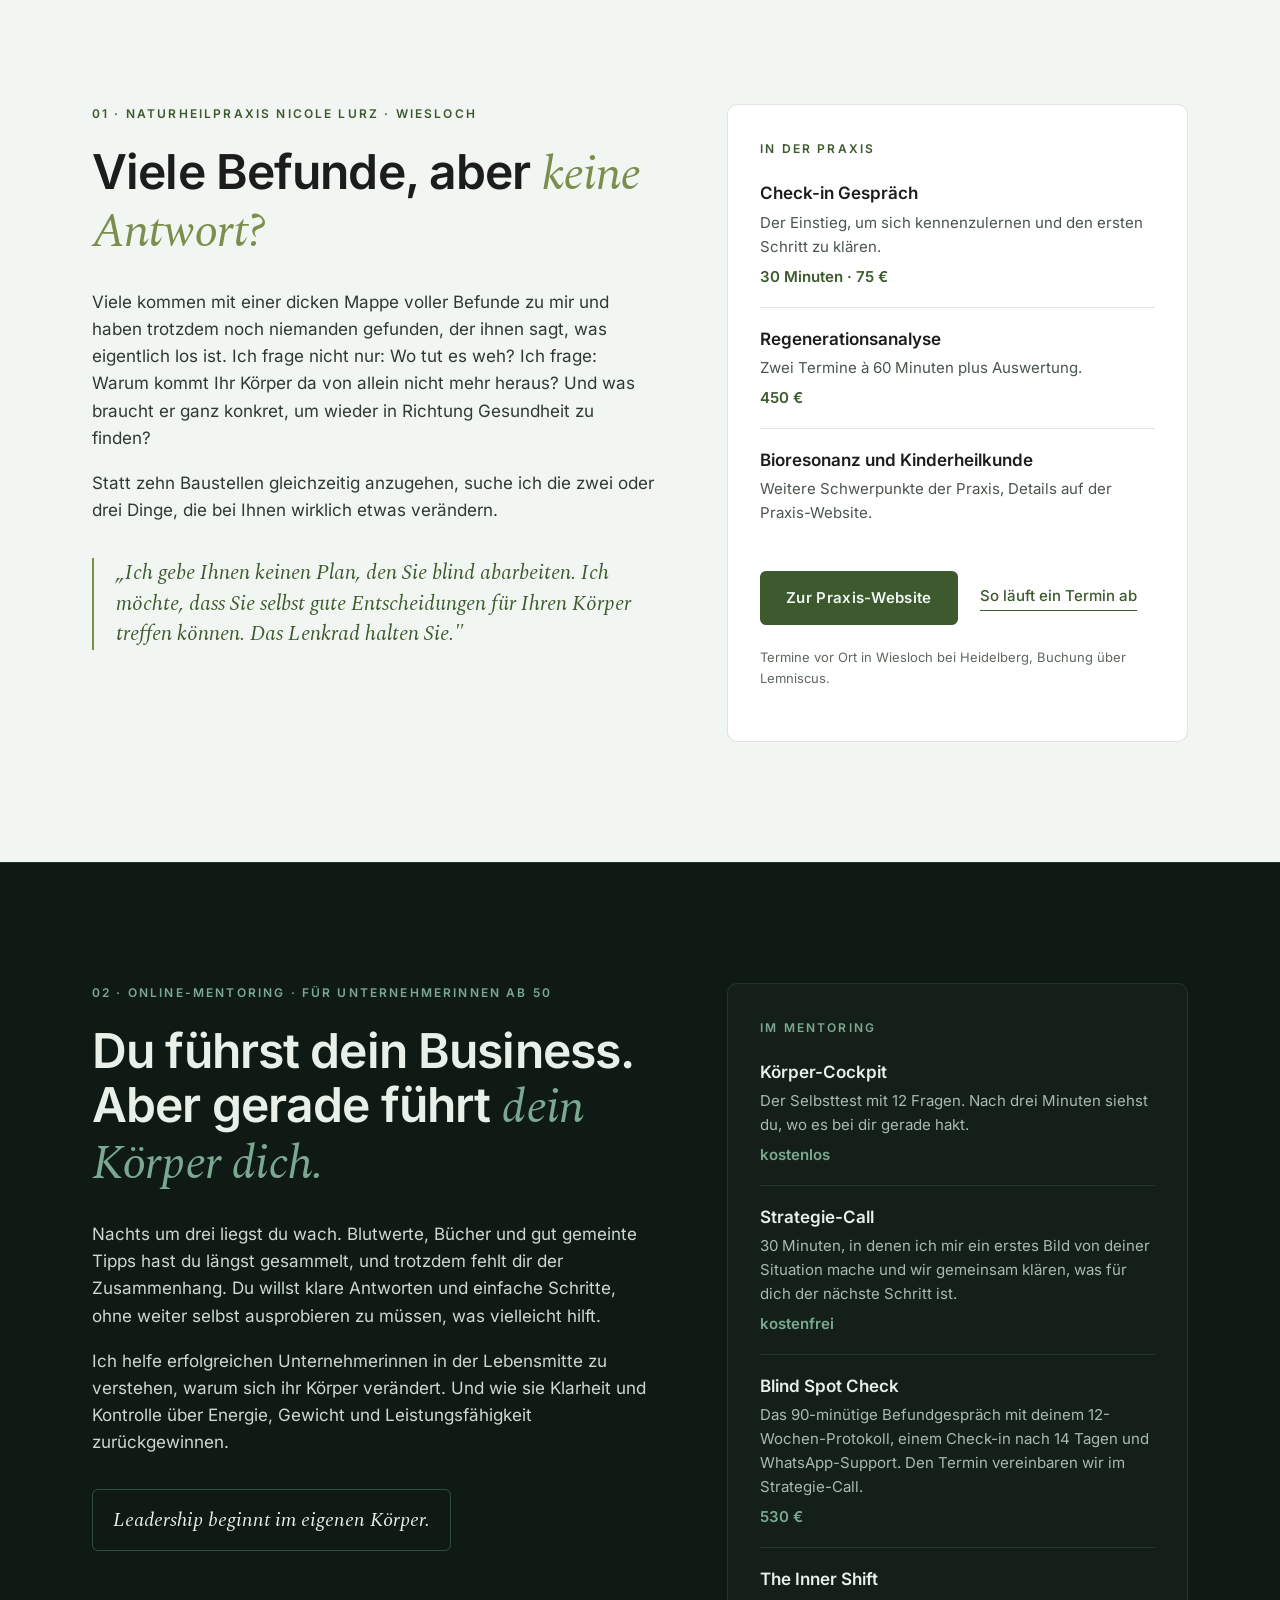
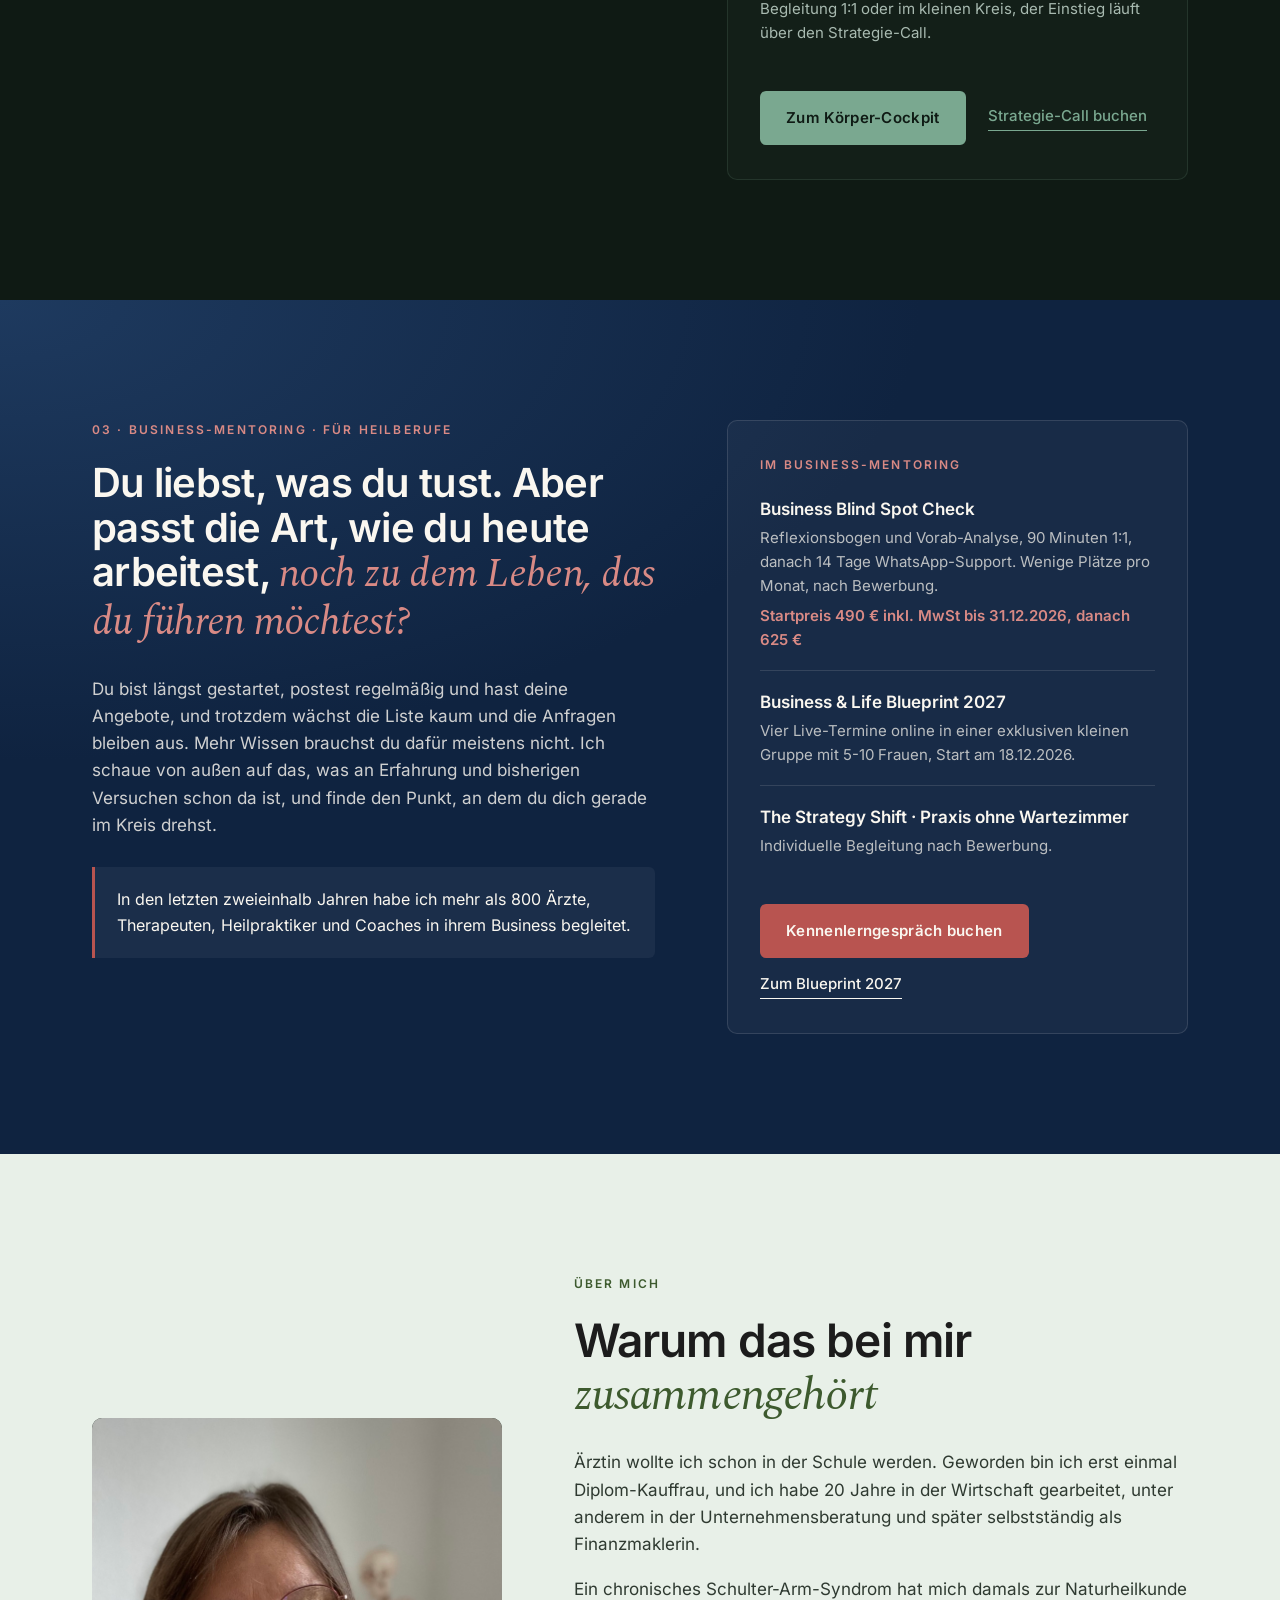
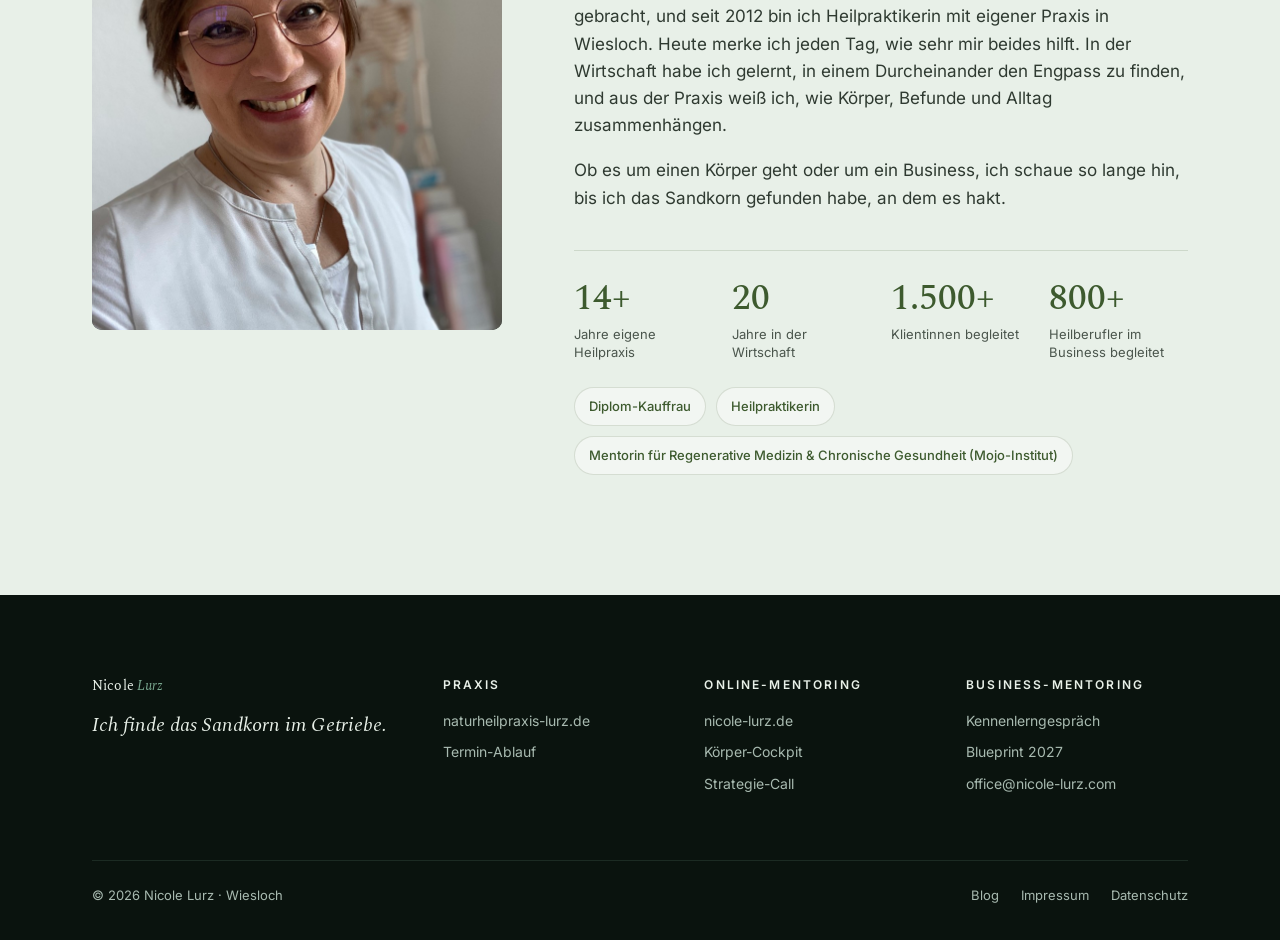
==== commit 90f95622: "Praxisjahr korrigiert: seit 2012 Co-Authored-By: Claude Opus 5.5 <noreply@anthropic.com>" ====
--- a/index.html
+++ b/index.html
@@ -418,7 +418,7 @@
       <p class="eyebrow reveal">Über mich</p>
       <h2 class="reveal">Warum das bei mir <em>zusammengehört</em></h2>
       <p class="reveal">Ärztin wollte ich schon in der Schule werden. Geworden bin ich erst einmal Diplom-Kauffrau, und ich habe 20 Jahre in der Wirtschaft gearbeitet, unter anderem in der Unternehmensberatung und später selbstständig als Finanzmaklerin.</p>
-      <p class="reveal">Ein chronisches Schulter-Arm-Syndrom hat mich damals zur Naturheilkunde gebracht, und seit 2011 bin ich Heilpraktikerin mit eigener Praxis in Wiesloch. Heute merke ich jeden Tag, wie sehr mir beides hilft. In der Wirtschaft habe ich gelernt, in einem Durcheinander den Engpass zu finden, und aus der Praxis weiß ich, wie Körper, Befunde und Alltag zusammenhängen.</p>
+      <p class="reveal">Ein chronisches Schulter-Arm-Syndrom hat mich damals zur Naturheilkunde gebracht, und seit 2012 bin ich Heilpraktikerin mit eigener Praxis in Wiesloch. Heute merke ich jeden Tag, wie sehr mir beides hilft. In der Wirtschaft habe ich gelernt, in einem Durcheinander den Engpass zu finden, und aus der Praxis weiß ich, wie Körper, Befunde und Alltag zusammenhängen.</p>
       <p class="reveal">Ob es um einen Körper geht oder um ein Business, ich schaue so lange hin, bis ich das Sandkorn gefunden habe, an dem es hakt.</p>
       <div class="zahlen reveal">
         <div class="zahl"><strong>14+</strong><span>Jahre eigene Heilpraxis</span></div>
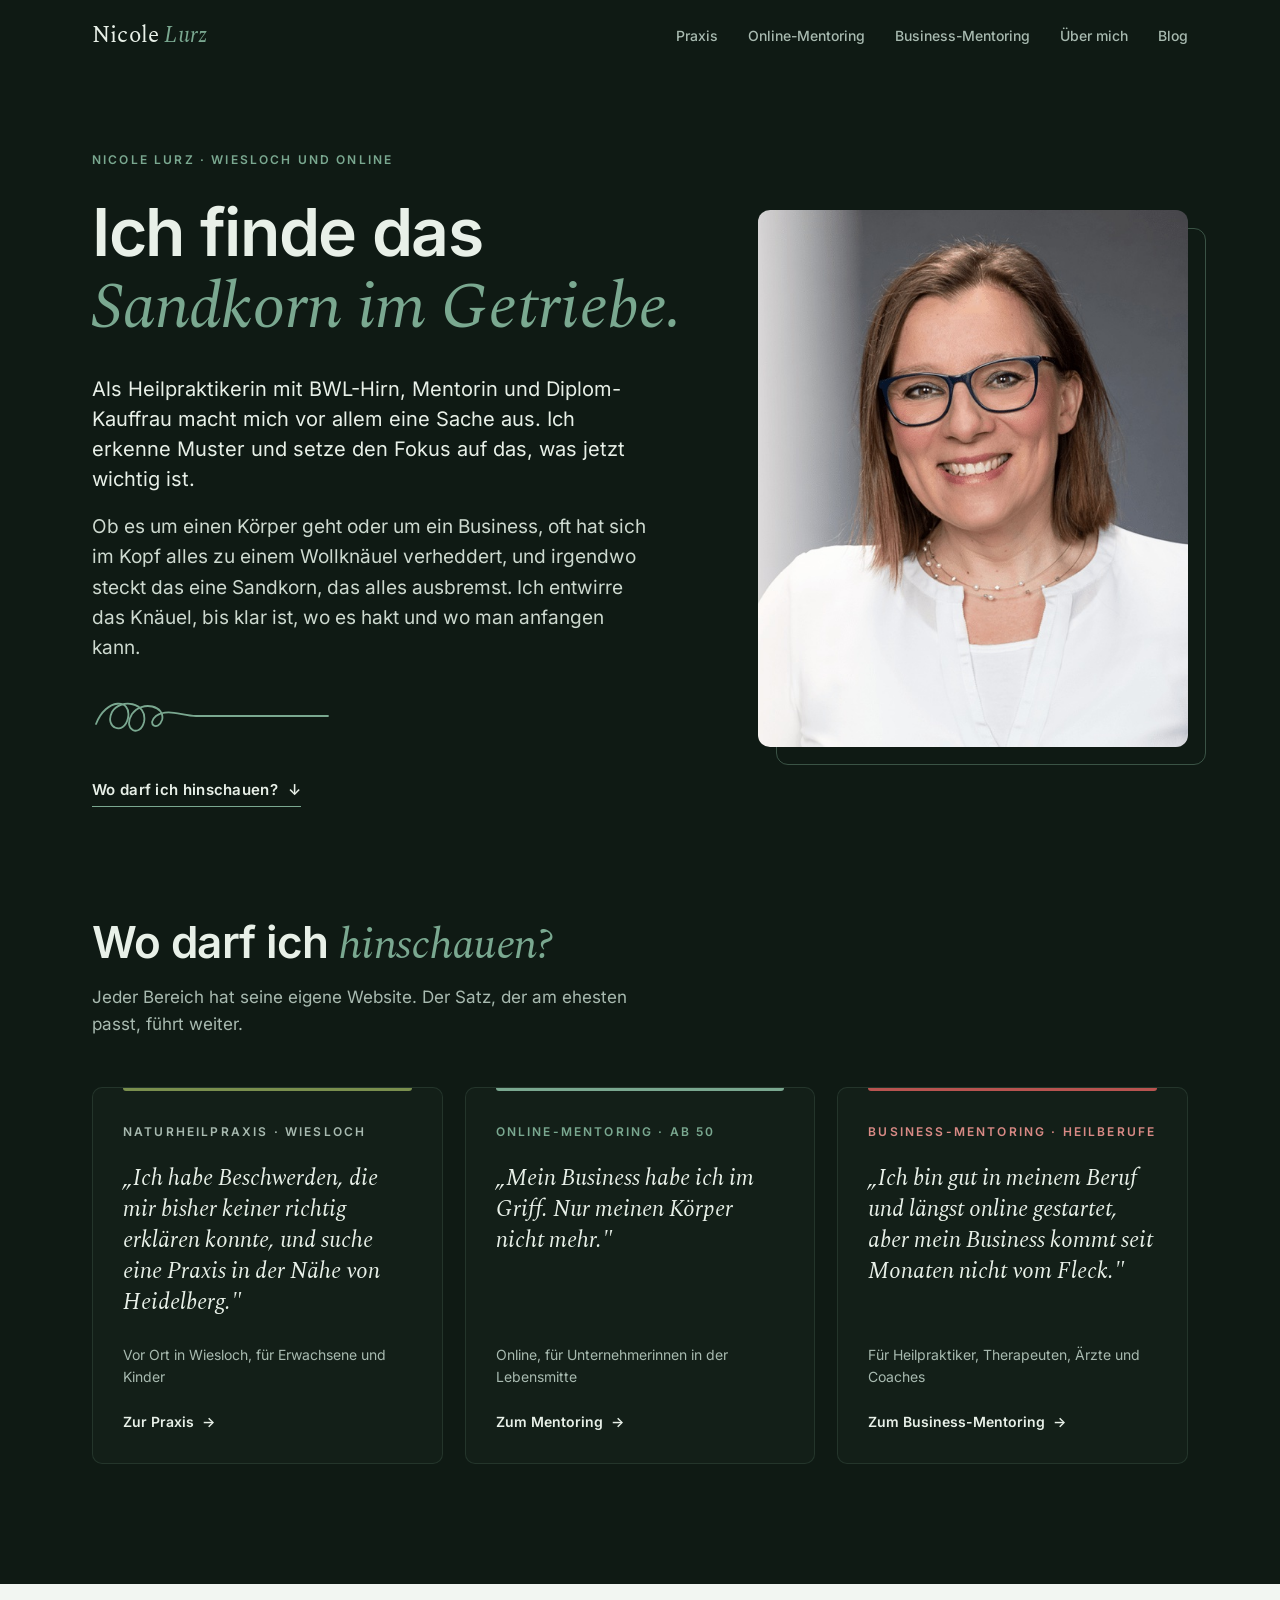
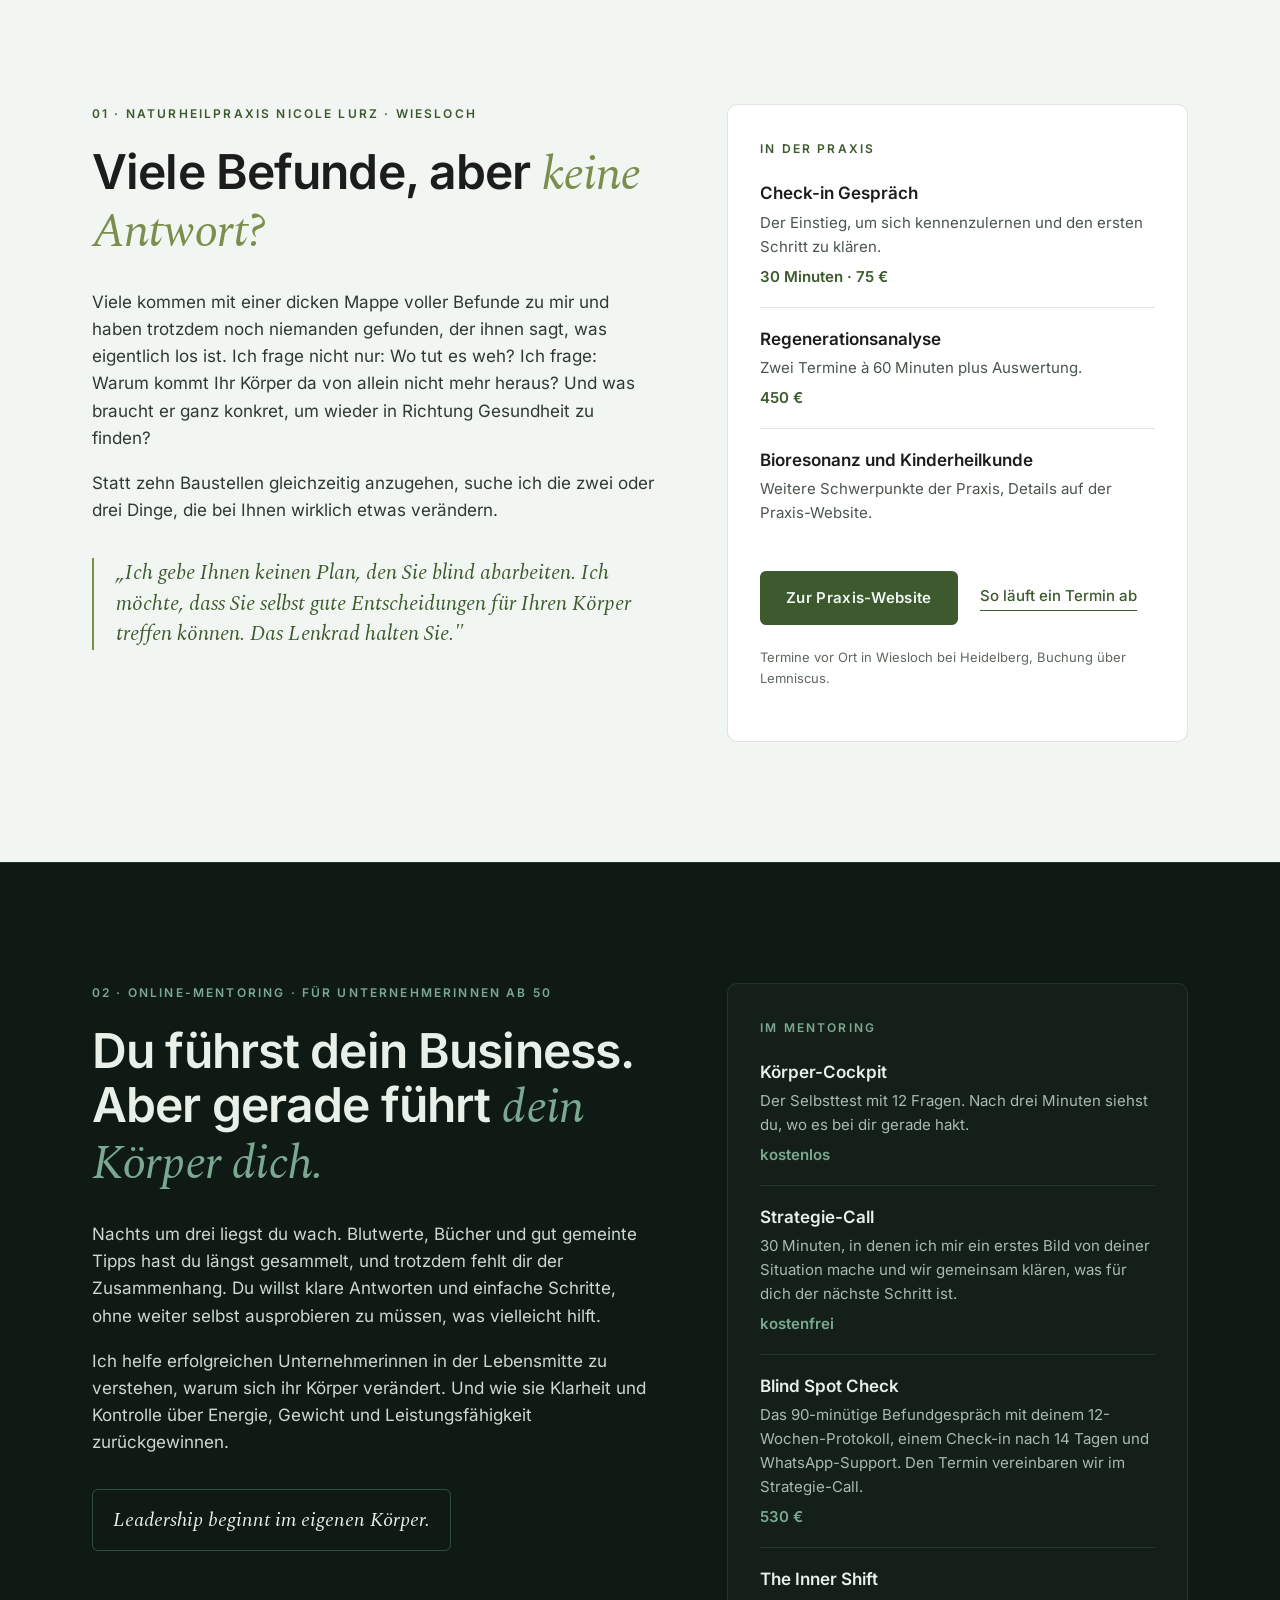
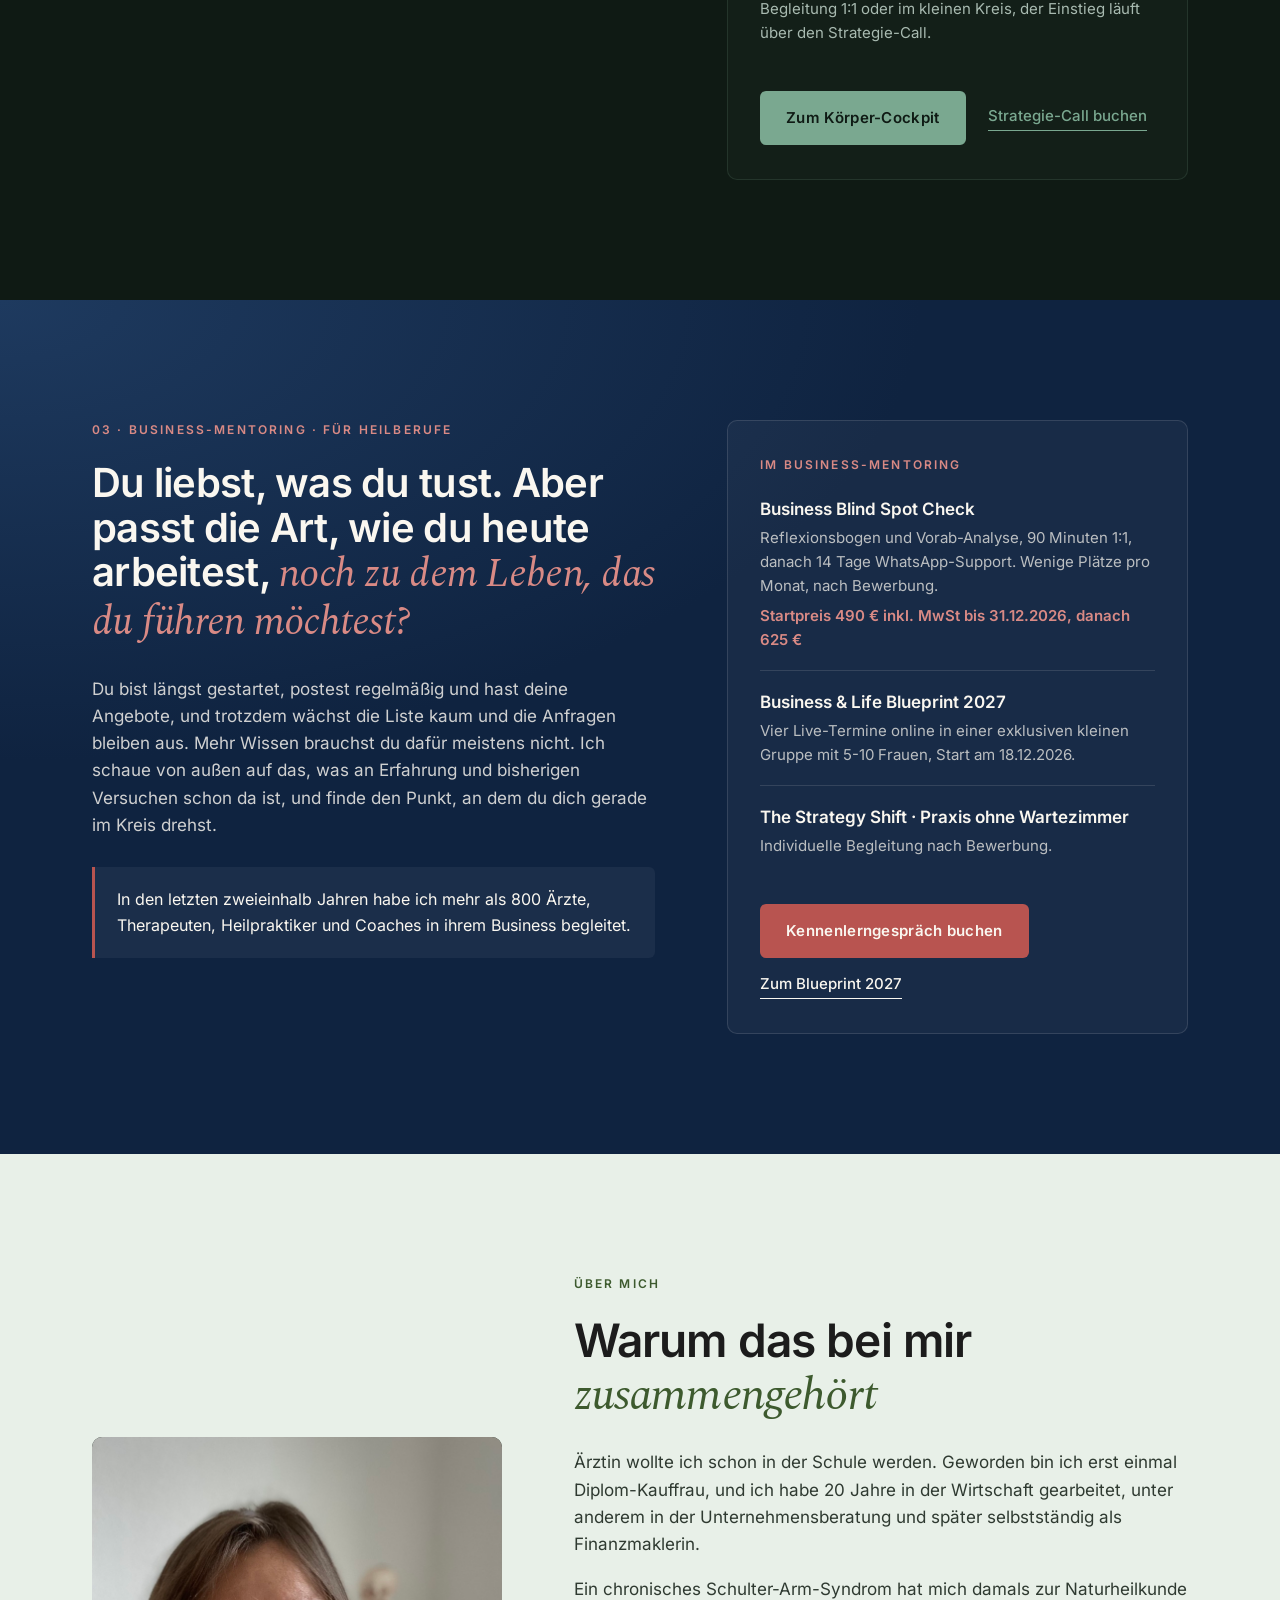
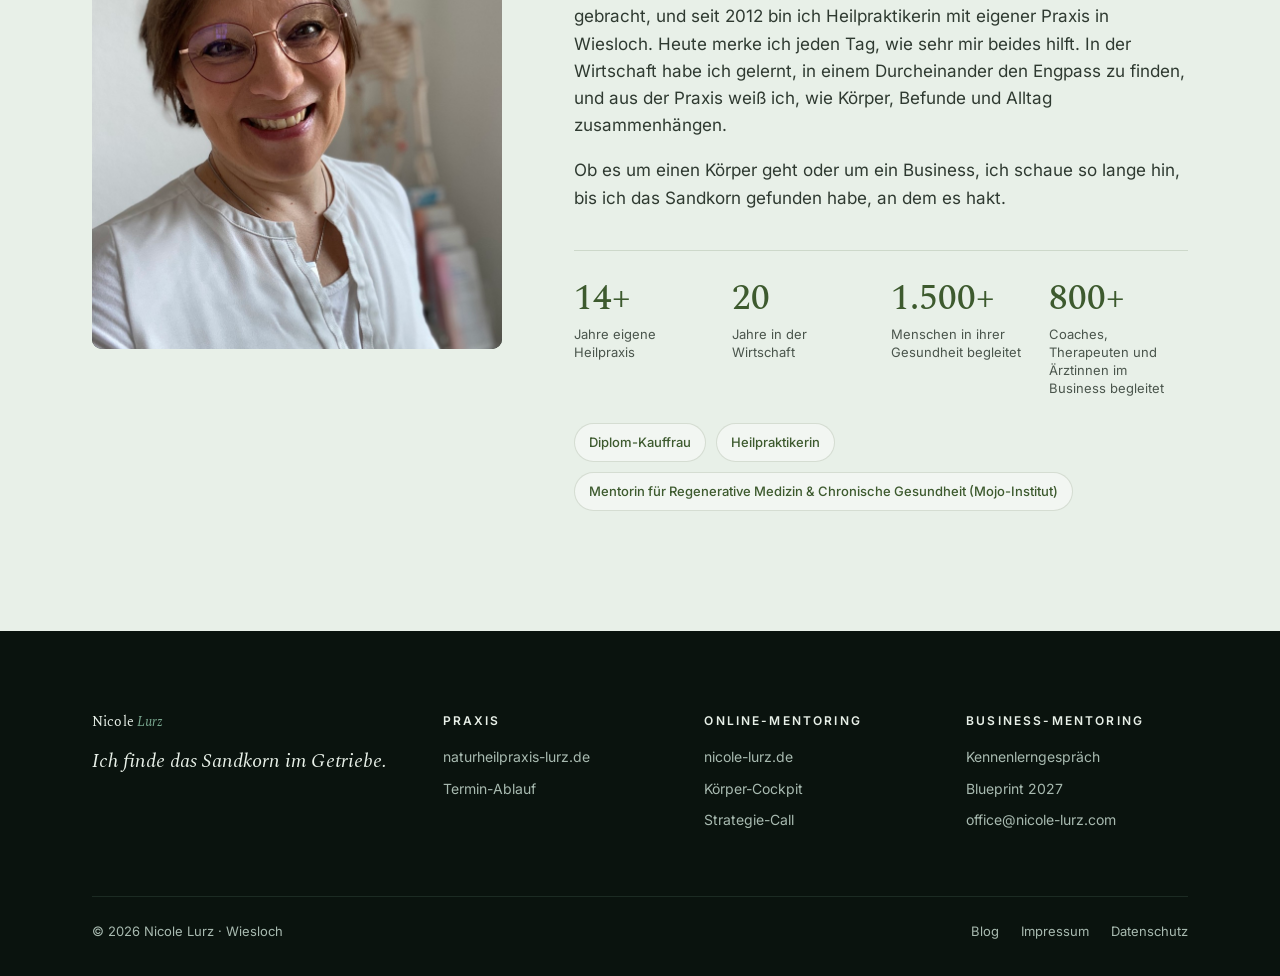
==== commit 4dbb1b47: "Blog: Artikel Blutzucker, Hormone und Schilddrüse; CTA Orientierungsgespräch - Neuer Artikel in Du-F" ====
--- a/index.html
+++ b/index.html
@@ -423,8 +423,8 @@
       <div class="zahlen reveal">
         <div class="zahl"><strong>14+</strong><span>Jahre eigene Heilpraxis</span></div>
         <div class="zahl"><strong>20</strong><span>Jahre in der Wirtschaft</span></div>
-        <div class="zahl"><strong>1.500+</strong><span>Klientinnen begleitet</span></div>
-        <div class="zahl"><strong>800+</strong><span>Heilberufler im Business begleitet</span></div>
+        <div class="zahl"><strong>1.500+</strong><span>Menschen in ihrer Gesundheit begleitet</span></div>
+        <div class="zahl"><strong>800+</strong><span>Coaches, Therapeuten und Ärztinnen im Business begleitet</span></div>
       </div>
       <ul class="pills reveal">
         <li>Diplom-Kauffrau</li>
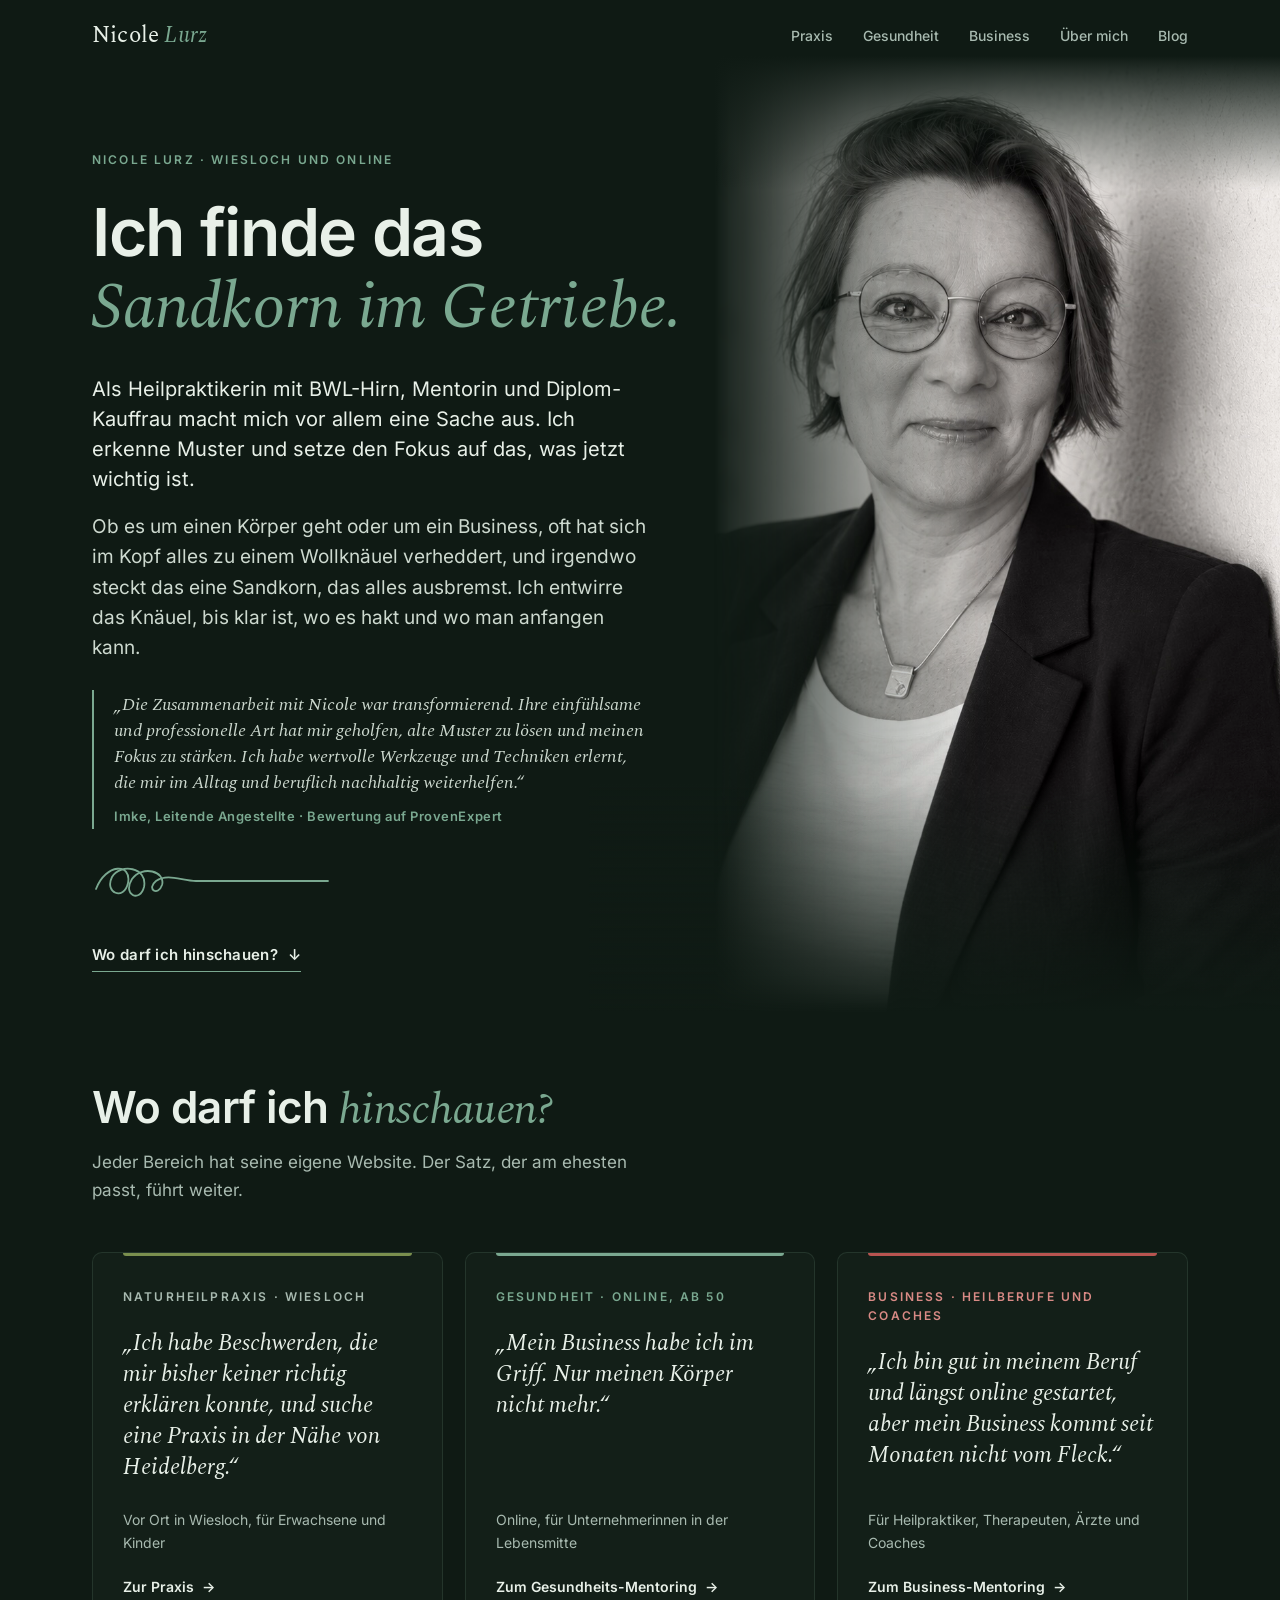
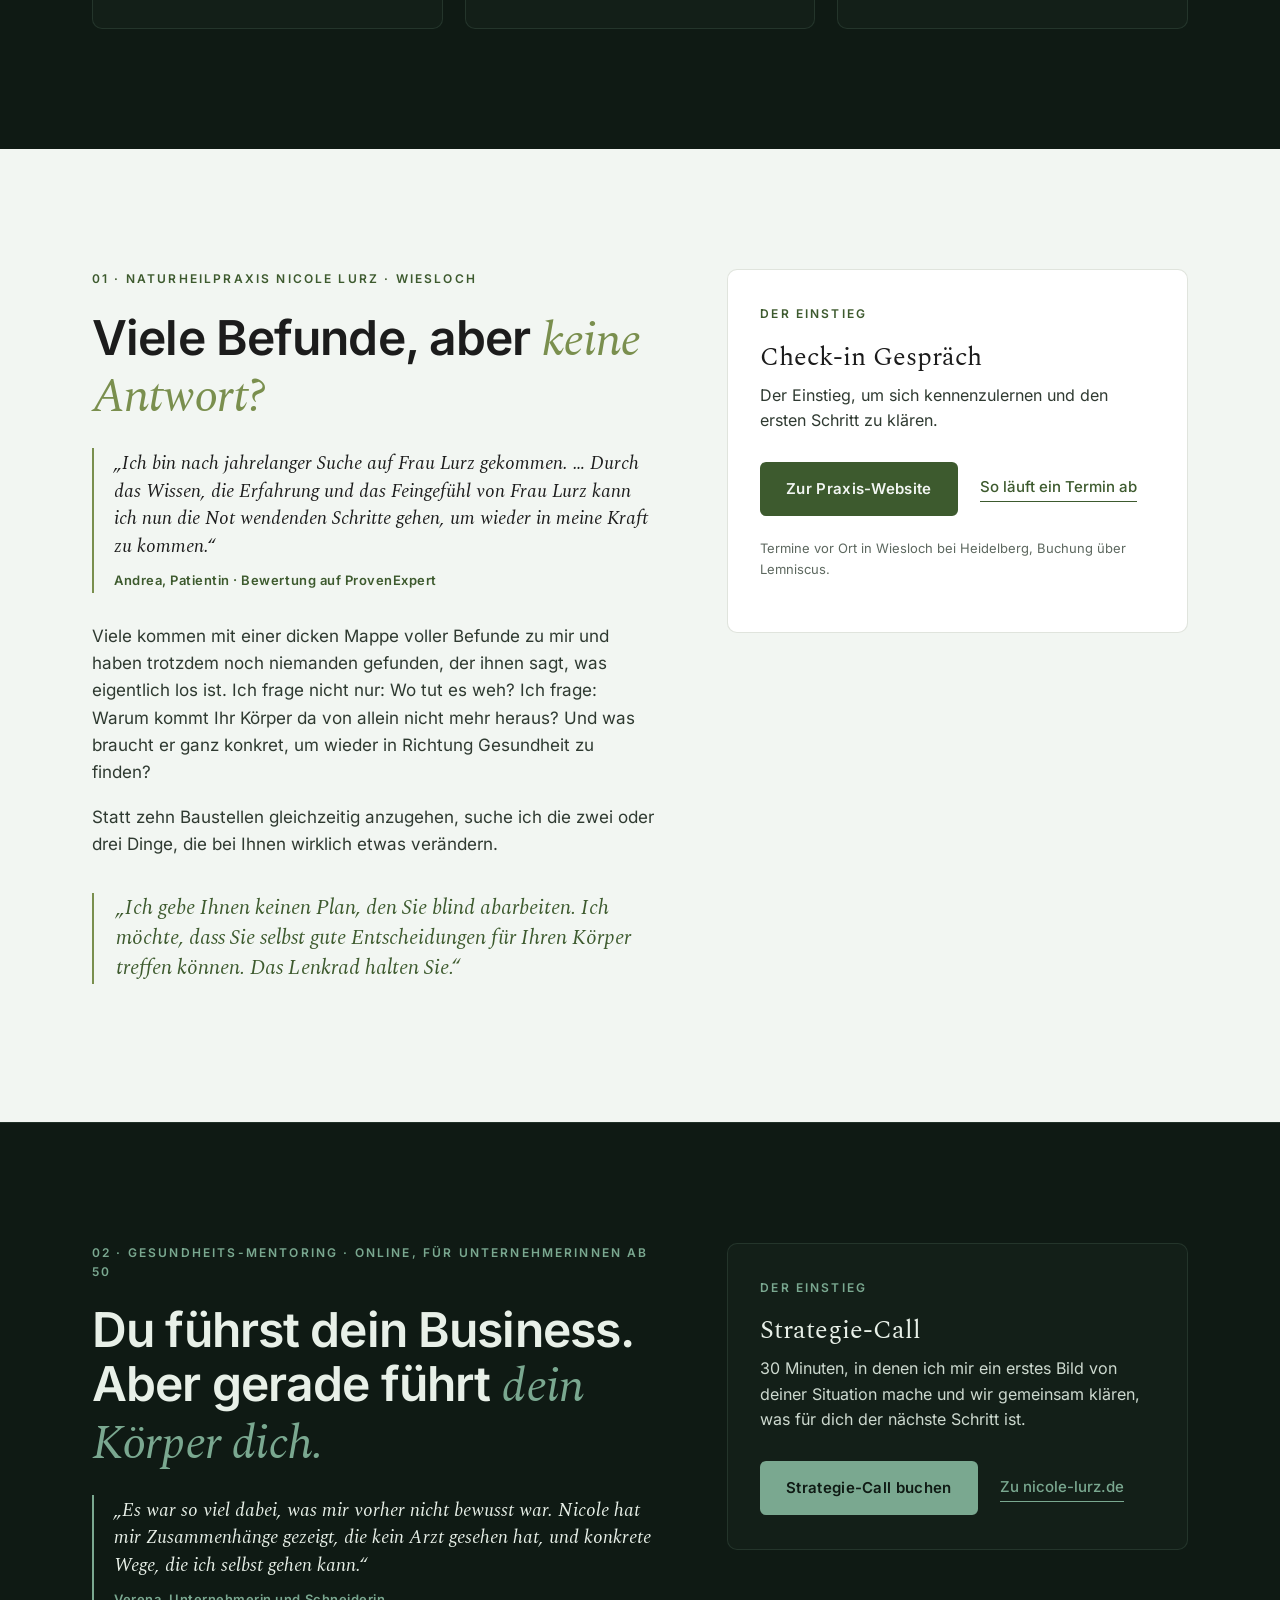
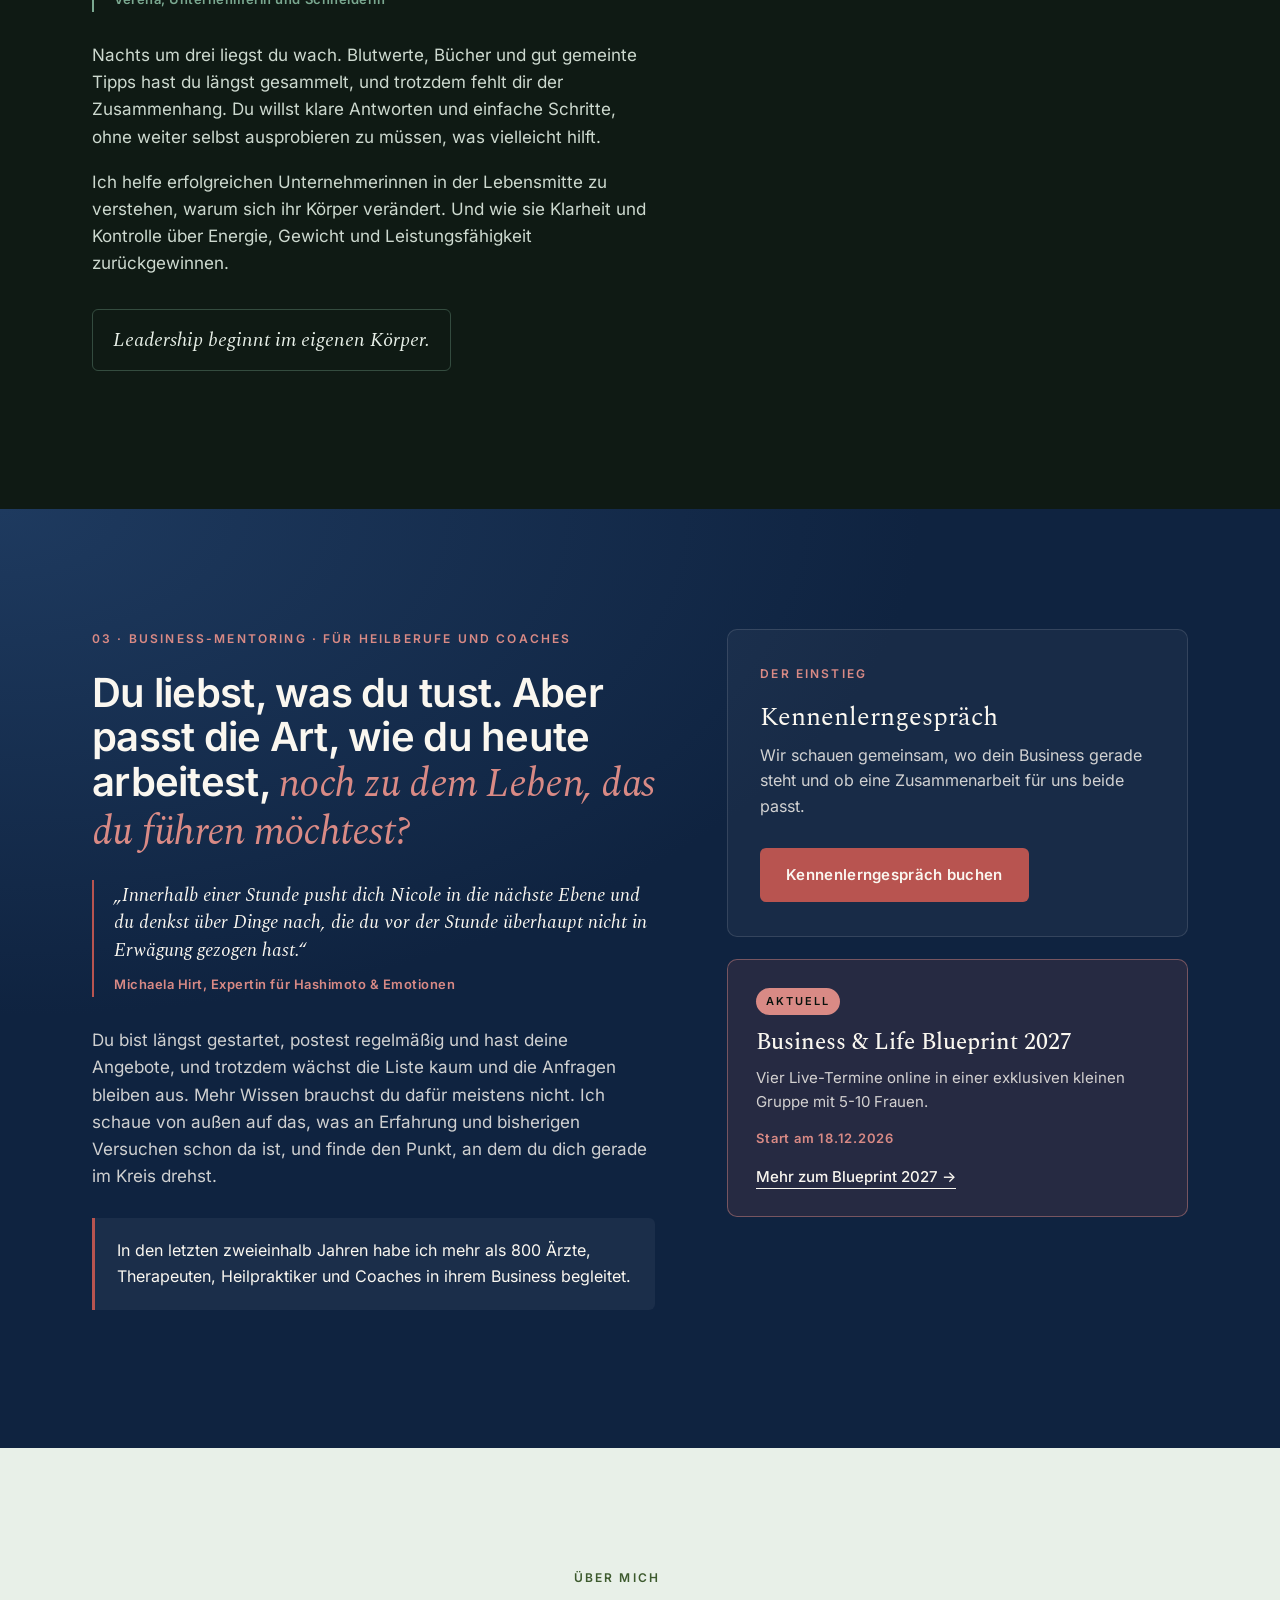
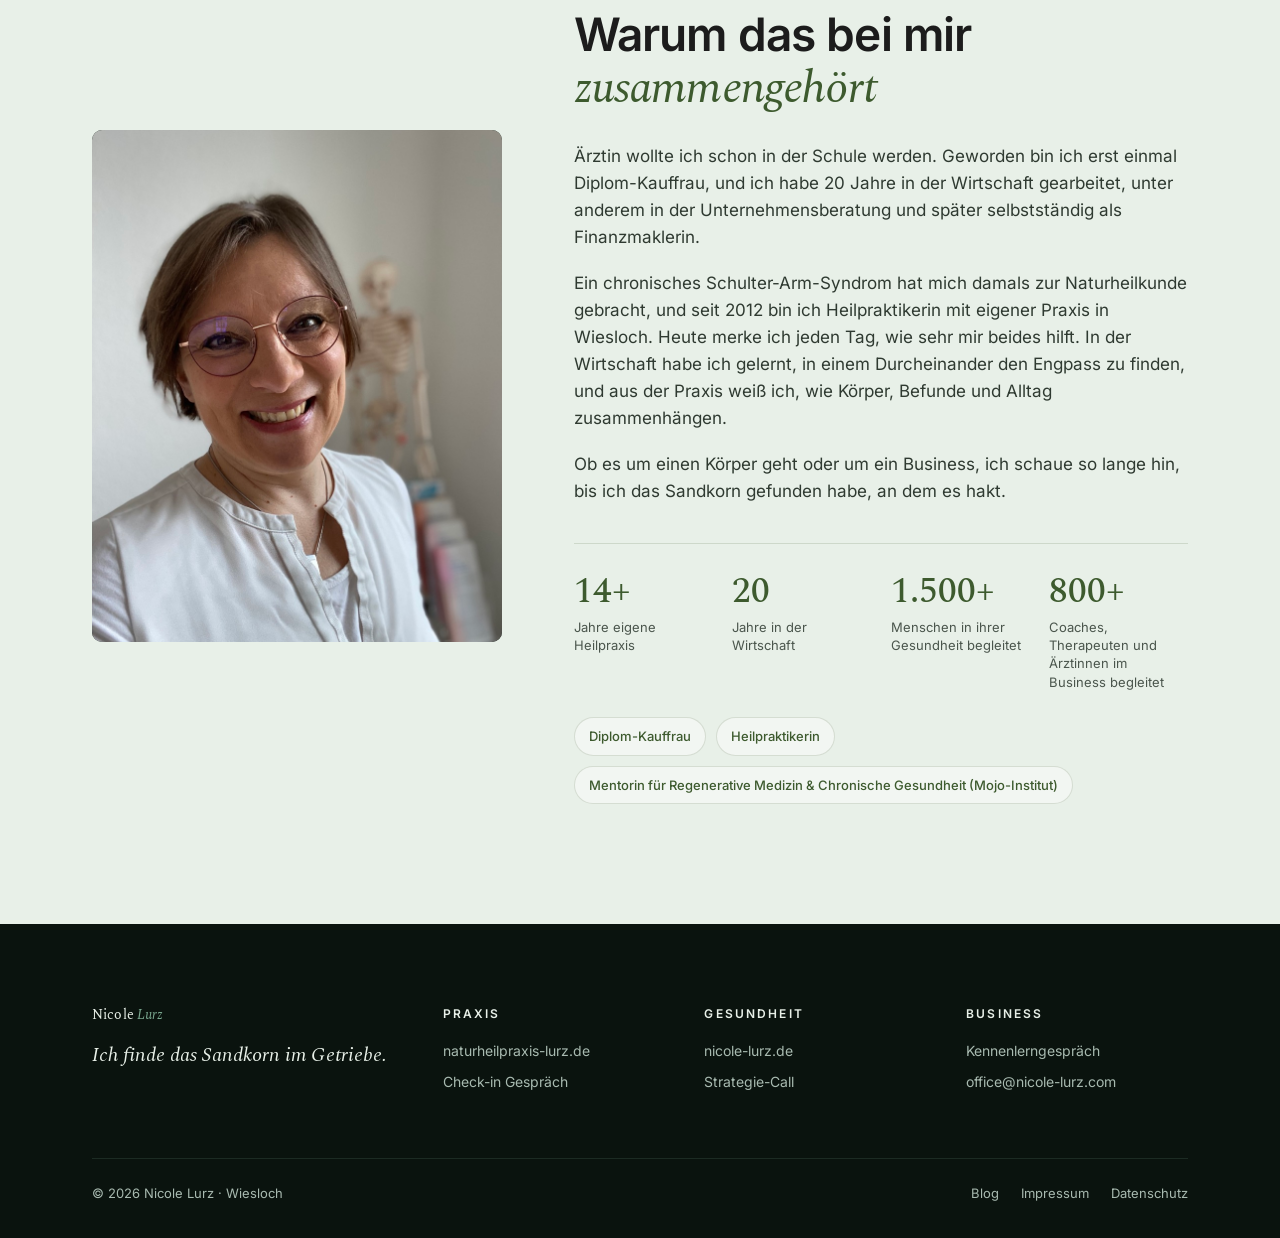
==== commit c4ecf7ba: "Startseite neu: Praxis, Gesundheit, Business ohne Preise, Testimonials, Blueprint als Aktuell Menü P" ====
--- a/index.html
+++ b/index.html
@@ -4,12 +4,12 @@
 <meta charset="utf-8">
 <meta name="viewport" content="width=device-width, initial-scale=1">
 <title>Nicole Lurz · Heilpraktikerin, Gesundheits- und Business-Mentorin</title>
-<meta name="description" content="Nicole Lurz, Heilpraktikerin, Gesundheits- und Business-Mentorin. Naturheilpraxis in Wiesloch, Online-Mentoring für Unternehmerinnen ab 50 und Business-Mentoring für Heilberufe.">
+<meta name="description" content="Nicole Lurz, Heilpraktikerin, Gesundheits- und Business-Mentorin. Naturheilpraxis in Wiesloch, Gesundheits-Mentoring für Unternehmerinnen ab 50 und Business-Mentoring für Heilberufe und Coaches.">
 <link rel="canonical" href="https://nicole-lurz.com/">
 <meta property="og:type" content="website">
 <meta property="og:url" content="https://nicole-lurz.com/">
 <meta property="og:title" content="Nicole Lurz · Ich finde das Sandkorn im Getriebe.">
-<meta property="og:description" content="Naturheilpraxis in Wiesloch, Online-Mentoring für Unternehmerinnen ab 50 und Business-Mentoring für Heilberufe.">
+<meta property="og:description" content="Naturheilpraxis in Wiesloch, Gesundheits-Mentoring für Unternehmerinnen ab 50 und Business-Mentoring für Heilberufe und Coaches.">
 <meta property="og:image" content="https://nicole-lurz.com/images/nicole-hero.jpg">
 <link rel="icon" href="/favicon.svg" type="image/svg+xml">
 <link rel="icon" href="/favicon-32.png" sizes="32x32">
@@ -120,6 +120,47 @@
   .btn:hover{transform:translateY(-1px)}
   .leise{font-size:15px;font-weight:500;text-decoration:none;border-bottom:1px solid;padding-bottom:2px}
   .hinweis{font-size:13px;margin-top:22px}
+  .angebote .einstieg{font-family:var(--serif);font-size:26px;line-height:1.2;margin-bottom:10px}
+  .angebote .was{font-size:16px;margin-bottom:4px}
+  .aktuell{margin-top:22px;border-radius:10px;padding:26px 28px;background:rgba(184,84,80,.14);border:1px solid rgba(217,138,133,.45)}
+  .aktuell .marke{display:inline-block;font-size:11px;font-weight:700;letter-spacing:.18em;text-transform:uppercase;color:var(--tiefste);background:var(--kupfer-hell);padding:5px 10px;border-radius:30px;margin-bottom:14px}
+  .aktuell strong{display:block;font-family:var(--serif);font-weight:500;font-size:23px;line-height:1.25;color:var(--papier-warm);margin-bottom:8px}
+  .aktuell p{font-size:15px;margin-bottom:14px;color:rgba(250,247,240,.82)}
+  .aktuell .start{font-size:13px;font-weight:600;letter-spacing:.06em;color:var(--kupfer-hell);margin-bottom:14px}
+  .stimme{margin:-6px 0 30px;padding:2px 0 2px 20px;max-width:560px}
+  .stimme q{display:block;quotes:none;font-family:var(--serif);font-style:italic;font-size:19px;line-height:1.45}
+  .stimme cite{display:block;margin-top:10px;font-style:normal;font-size:13px;font-weight:600;letter-spacing:.04em}
+  .r-praxis .stimme{border-left:2px solid var(--praxis-salbei)}
+  .r-praxis .stimme q{color:var(--tinte)}
+  .r-praxis .stimme cite{color:var(--waldgruen)}
+  .r-online .stimme{border-left:2px solid var(--seafoam)}
+  .r-online .stimme q{color:var(--fastweiss)}
+  .r-online .stimme cite{color:var(--seafoam)}
+  .hero-stimme{border-left:2px solid var(--seafoam);margin:26px 0 0}
+  .hero-stimme q{color:var(--fliesstext-hell);font-size:18px}
+  .hero-stimme cite{color:var(--seafoam)}
+  .r-business .stimme{border-left:2px solid var(--kupfer)}
+  .r-business .stimme q{color:var(--papier-warm)}
+  .r-business .stimme cite{color:var(--kupfer-hell)}
+  /* SW-Foto randlos mit weichem Übergang (wie nicole-lurz.de) */
+  .hero{min-height:min(820px,100vh)}
+  .hero .wrap{display:block;position:relative;z-index:2}
+  .hero .wrap>div{max-width:600px}
+  .hero-bleed{position:absolute;top:56px;right:0;bottom:0;width:54%;z-index:1;pointer-events:none;margin:0}
+  .hero-bleed img{width:100%;height:100%;object-fit:cover;object-position:50% 0%;filter:contrast(1.02) brightness(1.04);
+    -webkit-mask-image:linear-gradient(90deg,transparent 0%,transparent 18%,rgba(0,0,0,.65) 40%,black 60%);
+    mask-image:linear-gradient(90deg,transparent 0%,transparent 18%,rgba(0,0,0,.65) 40%,black 60%)}
+  .hero-bleed::after{content:"";position:absolute;inset:0;background:linear-gradient(0deg,var(--tannenmoos) 0%,transparent 24%),linear-gradient(180deg,var(--tannenmoos) 0%,transparent 14%)}
+  @media (max-width:1100px) and (min-width:961px){.hero .wrap>div{max-width:500px}}
+  @media (max-width:960px){
+    .hero{min-height:0;padding-top:72px}
+    .hero-bleed{position:relative;top:0;width:100%;height:auto}
+    .hero-bleed img{height:auto;aspect-ratio:4/3;object-position:50% 22%;
+      -webkit-mask-image:linear-gradient(0deg,transparent 0%,black 30%,black 100%);
+      mask-image:linear-gradient(0deg,transparent 0%,black 30%,black 100%)}
+    .hero-bleed::after{background:linear-gradient(180deg,var(--tannenmoos) 0%,transparent 16%)}
+    .hero .wrap{margin-top:-8px}
+  }
 
   /* Praxis: hell, Sie-Form */
   .r-praxis{background:var(--papier);color:var(--tinte)}
@@ -130,6 +171,8 @@
   .r-praxis .zitat{border-left:2px solid var(--praxis-salbei);color:var(--waldgruen)}
   .r-praxis .angebote{background:#fff;border:1px solid var(--linie-hell)}
   .r-praxis .angebote h3{color:var(--waldgruen)}
+  .r-praxis .einstieg{color:var(--tinte)}
+  .r-praxis .was{color:#2f3a31}
   .r-praxis .angebot{border-color:var(--linie-hell)}
   .r-praxis .angebot span{color:#4a554c}
   .r-praxis .angebot .preis{color:var(--waldgruen)}
@@ -146,6 +189,8 @@
   .claimband{display:inline-block;margin-top:14px;padding:14px 20px;border:1px solid rgba(122,168,144,.35);border-radius:6px;font-family:var(--serif);font-style:italic;font-size:20px;color:var(--fastweiss)}
   .r-online .angebote{background:var(--karte);border:1px solid var(--linie-dunkel)}
   .r-online .angebote h3{color:var(--seafoam)}
+  .r-online .einstieg{color:var(--fastweiss)}
+  .r-online .was{color:var(--fliesstext-hell)}
   .r-online .angebot{border-color:var(--linie-dunkel)}
   .r-online .angebot strong{color:var(--fastweiss)}
   .r-online .angebot span{color:var(--salbei-hell)}
@@ -163,6 +208,8 @@
   .r-business .beleg{margin-top:28px;padding:20px 22px;border-left:3px solid var(--kupfer);background:rgba(250,247,240,.05);border-radius:0 6px 6px 0;font-size:16px;color:var(--papier-warm)}
   .r-business .angebote{background:rgba(250,247,240,.04);border:1px solid rgba(250,247,240,.12)}
   .r-business .angebote h3{color:var(--kupfer-hell)}
+  .r-business .einstieg{color:var(--papier-warm)}
+  .r-business .was{color:rgba(250,247,240,.82)}
   .r-business .angebot{border-color:rgba(250,247,240,.12)}
   .r-business .angebot strong{color:var(--papier-warm)}
   .r-business .angebot span{color:rgba(250,247,240,.72)}
@@ -219,10 +266,14 @@
     .fuss{grid-template-columns:1fr 1fr}
     .zahlen{grid-template-columns:1fr 1fr}
     .portrait{max-width:420px}
-    .nav ul li:not(.immer){display:none}
+    .nav ul li.breit{display:none}
+    .nav ul{gap:18px}
   }
   @media (max-width:560px){
     .wrap{padding:0 16px}
+    .nav ul{gap:12px}
+    .nav ul a{font-size:13px}
+    .wortmarke{font-size:20px}
     body{font-size:16px}
     .hero .lead{font-size:17px}
     .hero .intro{font-size:18px}
@@ -246,21 +297,26 @@
     <a class="wortmarke" href="#top"><span class="lf">Nicole</span><span class="ll">Lurz</span></a>
     <ul>
       <li><a href="#praxis">Praxis</a></li>
-      <li><a href="#online">Online-Mentoring</a></li>
-      <li><a href="#business">Business-Mentoring</a></li>
-      <li><a href="#ueber">Über mich</a></li>
-      <li class="immer"><a href="/blog/">Blog</a></li>
+      <li><a href="#online">Gesundheit</a></li>
+      <li><a href="#business">Business</a></li>
+      <li class="breit"><a href="#ueber">Über mich</a></li>
+      <li><a href="/blog/">Blog</a></li>
     </ul>
   </div>
 </nav>
 
 <header class="hero" id="top">
+  <figure class="hero-bleed"><img src="/images/nicole-sw.jpg" alt="Nicole Lurz, Heilpraktikerin, Gesundheits- und Business-Mentorin" fetchpriority="high"></figure>
   <div class="wrap">
     <div>
       <p class="eyebrow">Nicole Lurz · Wiesloch und online</p>
       <h1>Ich finde das <em>Sandkorn im Getriebe.</em></h1>
       <p class="intro">Als Heilpraktikerin mit BWL-Hirn, Mentorin und Diplom-Kauffrau macht mich vor allem eine Sache aus. Ich erkenne Muster und setze den Fokus auf das, was jetzt wichtig ist.</p>
       <p class="lead">Ob es um einen Körper geht oder um ein Business, oft hat sich im Kopf alles zu einem Wollknäuel verheddert, und irgendwo steckt das eine Sandkorn, das alles ausbremst. Ich entwirre das Knäuel, bis klar ist, wo es hakt und wo man anfangen kann.</p>
+      <blockquote class="stimme hero-stimme">
+        <q>„Die Zusammenarbeit mit Nicole war transformierend. Ihre einfühlsame und professionelle Art hat mir geholfen, alte Muster zu lösen und meinen Fokus zu stärken. Ich habe wertvolle Werkzeuge und Techniken erlernt, die mir im Alltag und beruflich nachhaltig weiterhelfen.“</q>
+        <cite>Imke, Leitende Angestellte · Bewertung auf ProvenExpert</cite>
+      </blockquote>
       <!-- Wollknäuel, das sich zu einer klaren Linie entwirrt -->
       <svg class="entwirren" viewBox="0 0 240 44" aria-hidden="true">
         <path pathLength="1" d="M4 30 C14 4 40 4 36 24 C32 42 12 34 20 18 C28 4 56 8 52 28 C48 44 30 36 40 20 C50 6 74 12 70 26 C66 38 54 30 64 22 C76 14 90 22 104 22 L236 22"/>
@@ -268,9 +324,6 @@
       <a class="hero-cta" href="#wegweiser">Wo darf ich hinschauen? <span aria-hidden="true">↓</span></a>
     </div>
 
-    <figure class="foto">
-      <img src="/images/nicole-hero.jpg" alt="Nicole Lurz, Heilpraktikerin, Gesundheits- und Business-Mentorin">
-    </figure>
   </div>
 </header>
 
@@ -282,19 +335,19 @@
     <div class="tueren">
       <a class="tuer t-praxis reveal" href="#praxis">
         <p class="eyebrow">Naturheilpraxis · Wiesloch</p>
-        <blockquote>„Ich habe Beschwerden, die mir bisher keiner richtig erklären konnte, und suche eine Praxis in der Nähe von Heidelberg."</blockquote>
+        <blockquote>„Ich habe Beschwerden, die mir bisher keiner richtig erklären konnte, und suche eine Praxis in der Nähe von Heidelberg.“</blockquote>
         <p class="meta">Vor Ort in Wiesloch, für Erwachsene und Kinder</p>
         <span class="weiter">Zur Praxis <span aria-hidden="true">→</span></span>
       </a>
       <a class="tuer t-online reveal d1" href="#online">
-        <p class="eyebrow">Online-Mentoring · ab 50</p>
-        <blockquote>„Mein Business habe ich im Griff. Nur meinen Körper nicht mehr."</blockquote>
+        <p class="eyebrow">Gesundheit · online, ab 50</p>
+        <blockquote>„Mein Business habe ich im Griff. Nur meinen Körper nicht mehr.“</blockquote>
         <p class="meta">Online, für Unternehmerinnen in der Lebensmitte</p>
-        <span class="weiter">Zum Mentoring <span aria-hidden="true">→</span></span>
+        <span class="weiter">Zum Gesundheits-Mentoring <span aria-hidden="true">→</span></span>
       </a>
       <a class="tuer t-business reveal d2" href="#business">
-        <p class="eyebrow">Business-Mentoring · Heilberufe</p>
-        <blockquote>„Ich bin gut in meinem Beruf und längst online gestartet, aber mein Business kommt seit Monaten nicht vom Fleck."</blockquote>
+        <p class="eyebrow">Business · Heilberufe und Coaches</p>
+        <blockquote>„Ich bin gut in meinem Beruf und längst online gestartet, aber mein Business kommt seit Monaten nicht vom Fleck.“</blockquote>
         <p class="meta">Für Heilpraktiker, Therapeuten, Ärzte und Coaches</p>
         <span class="weiter">Zum Business-Mentoring <span aria-hidden="true">→</span></span>
       </a>
@@ -308,26 +361,15 @@
     <div>
       <p class="eyebrow reveal">01 · Naturheilpraxis Nicole Lurz · Wiesloch</p>
       <h2 class="reveal">Viele Befunde, aber <em>keine Antwort?</em></h2>
+      <blockquote class="stimme reveal"><q>„Ich bin nach jahrelanger Suche auf Frau Lurz gekommen. … Durch das Wissen, die Erfahrung und das Feingefühl von Frau Lurz kann ich nun die Not wendenden Schritte gehen, um wieder in meine Kraft zu kommen.“</q><cite>Andrea, Patientin · Bewertung auf ProvenExpert</cite></blockquote>
       <p class="reveal">Viele kommen mit einer dicken Mappe voller Befunde zu mir und haben trotzdem noch niemanden gefunden, der ihnen sagt, was eigentlich los ist. Ich frage nicht nur: Wo tut es weh? Ich frage: Warum kommt Ihr Körper da von allein nicht mehr heraus? Und was braucht er ganz konkret, um wieder in Richtung Gesundheit zu finden?</p>
       <p class="reveal">Statt zehn Baustellen gleichzeitig anzugehen, suche ich die zwei oder drei Dinge, die bei Ihnen wirklich etwas verändern.</p>
-      <p class="zitat reveal">„Ich gebe Ihnen keinen Plan, den Sie blind abarbeiten. Ich möchte, dass Sie selbst gute Entscheidungen für Ihren Körper treffen können. Das Lenkrad halten Sie."</p>
+      <p class="zitat reveal">„Ich gebe Ihnen keinen Plan, den Sie blind abarbeiten. Ich möchte, dass Sie selbst gute Entscheidungen für Ihren Körper treffen können. Das Lenkrad halten Sie.“</p>
     </div>
     <div class="angebote reveal d1">
-      <h3>In der Praxis</h3>
-      <div class="angebot">
-        <strong>Check-in Gespräch</strong>
-        <span>Der Einstieg, um sich kennenzulernen und den ersten Schritt zu klären.</span>
-        <span class="preis">30 Minuten · 75 €</span>
-      </div>
-      <div class="angebot">
-        <strong>Regenerationsanalyse</strong>
-        <span>Zwei Termine à 60 Minuten plus Auswertung.</span>
-        <span class="preis">450 €</span>
-      </div>
-      <div class="angebot">
-        <strong>Bioresonanz und Kinderheilkunde</strong>
-        <span>Weitere Schwerpunkte der Praxis, Details auf der Praxis-Website.</span>
-      </div>
+      <h3>Der Einstieg</h3>
+      <p class="einstieg">Check-in Gespräch</p>
+      <p class="was">Der Einstieg, um sich kennenzulernen und den ersten Schritt zu klären.</p>
       <div class="ctas">
         <a class="btn" href="https://naturheilpraxis-lurz.de/">Zur Praxis-Website</a>
         <a class="leise" href="https://naturheilpraxis-lurz.de/termin-ablauf/">So läuft ein Termin ab</a>
@@ -341,36 +383,20 @@
 <section class="raum r-online" id="online">
   <div class="wrap">
     <div>
-      <p class="eyebrow reveal">02 · Online-Mentoring · für Unternehmerinnen ab 50</p>
+      <p class="eyebrow reveal">02 · Gesundheits-Mentoring · online, für Unternehmerinnen ab 50</p>
       <h2 class="reveal">Du führst dein Business. Aber gerade führt <em>dein Körper dich.</em></h2>
+      <blockquote class="stimme reveal"><q>„Es war so viel dabei, was mir vorher nicht bewusst war. Nicole hat mir Zusammenhänge gezeigt, die kein Arzt gesehen hat, und konkrete Wege, die ich selbst gehen kann.“</q><cite>Verena, Unternehmerin und Schneiderin</cite></blockquote>
       <p class="reveal">Nachts um drei liegst du wach. Blutwerte, Bücher und gut gemeinte Tipps hast du längst gesammelt, und trotzdem fehlt dir der Zusammenhang. Du willst klare Antworten und einfache Schritte, ohne weiter selbst ausprobieren zu müssen, was vielleicht hilft.</p>
       <p class="reveal">Ich helfe erfolgreichen Unternehmerinnen in der Lebensmitte zu verstehen, warum sich ihr Körper verändert. Und wie sie Klarheit und Kontrolle über Energie, Gewicht und Leistungsfähigkeit zurückgewinnen.</p>
       <p class="claimband reveal">Leadership beginnt im eigenen Körper.</p>
     </div>
     <div class="angebote reveal d1">
-      <h3>Im Mentoring</h3>
-      <div class="angebot">
-        <strong>Körper-Cockpit</strong>
-        <span>Der Selbsttest mit 12 Fragen. Nach drei Minuten siehst du, wo es bei dir gerade hakt.</span>
-        <span class="preis">kostenlos</span>
-      </div>
-      <div class="angebot">
-        <strong>Strategie-Call</strong>
-        <span>30 Minuten, in denen ich mir ein erstes Bild von deiner Situation mache und wir gemeinsam klären, was für dich der nächste Schritt ist.</span>
-        <span class="preis">kostenfrei</span>
-      </div>
-      <div class="angebot">
-        <strong>Blind Spot Check</strong>
-        <span>Das 90-minütige Befundgespräch mit deinem 12-Wochen-Protokoll, einem Check-in nach 14 Tagen und WhatsApp-Support. Den Termin vereinbaren wir im Strategie-Call.</span>
-        <span class="preis">530 €</span>
-      </div>
-      <div class="angebot">
-        <strong>The Inner Shift</strong>
-        <span>Begleitung 1:1 oder im kleinen Kreis, der Einstieg läuft über den Strategie-Call.</span>
-      </div>
+      <h3>Der Einstieg</h3>
+      <p class="einstieg">Strategie-Call</p>
+      <p class="was">30 Minuten, in denen ich mir ein erstes Bild von deiner Situation mache und wir gemeinsam klären, was für dich der nächste Schritt ist.</p>
       <div class="ctas">
-        <a class="btn" href="https://nicole-lurz.de/selbsttest/">Zum Körper-Cockpit</a>
-        <a class="leise" href="https://nicole-lurz.de/strategie-call/">Strategie-Call buchen</a>
+        <a class="btn" href="https://nicole-lurz.de/strategie-call/">Strategie-Call buchen</a>
+        <a class="leise" href="https://nicole-lurz.de/">Zu nicole-lurz.de</a>
       </div>
     </div>
   </div>
@@ -380,29 +406,27 @@
 <section class="raum r-business" id="business">
   <div class="wrap">
     <div>
-      <p class="eyebrow reveal">03 · Business-Mentoring · für Heilberufe</p>
+      <p class="eyebrow reveal">03 · Business-Mentoring · für Heilberufe und Coaches</p>
       <h2 class="lang reveal">Du liebst, was du tust. Aber passt die Art, wie du heute arbeitest, <em>noch zu dem Leben, das du führen möchtest?</em></h2>
+      <blockquote class="stimme reveal"><q>„Innerhalb einer Stunde pusht dich Nicole in die nächste Ebene und du denkst über Dinge nach, die du vor der Stunde überhaupt nicht in Erwägung gezogen hast.“</q><cite>Michaela Hirt, Expertin für Hashimoto &amp; Emotionen</cite></blockquote>
       <p class="reveal">Du bist längst gestartet, postest regelmäßig und hast deine Angebote, und trotzdem wächst die Liste kaum und die Anfragen bleiben aus. Mehr Wissen brauchst du dafür meistens nicht. Ich schaue von außen auf das, was an Erfahrung und bisherigen Versuchen schon da ist, und finde den Punkt, an dem du dich gerade im Kreis drehst.</p>
       <p class="beleg reveal">In den letzten zweieinhalb Jahren habe ich mehr als 800 Ärzte, Therapeuten, Heilpraktiker und Coaches in ihrem Business begleitet.</p>
     </div>
-    <div class="angebote reveal d1">
-      <h3>Im Business-Mentoring</h3>
-      <div class="angebot">
-        <strong>Business Blind Spot Check</strong>
-        <span>Reflexionsbogen und Vorab-Analyse, 90 Minuten 1:1, danach 14 Tage WhatsApp-Support. Wenige Plätze pro Monat, nach Bewerbung.</span>
-        <span class="preis">Startpreis 490 € inkl. MwSt bis 31.12.2026, danach 625 €</span>
-      </div>
-      <div class="angebot">
+    <div>
+      <div class="angebote reveal d1">
+        <h3>Der Einstieg</h3>
+        <p class="einstieg">Kennenlerngespräch</p>
+        <p class="was">Wir schauen gemeinsam, wo dein Business gerade steht und ob eine Zusammenarbeit für uns beide passt.</p>
+        <div class="ctas">
+          <a class="btn" href="https://tidycal.com/nicole-lurz/bbsc">Kennenlerngespräch buchen</a>
+        </div>
+      </div>
+      <div class="aktuell reveal d2" data-bis="2026-12-18">
+        <span class="marke">Aktuell</span>
         <strong>Business &amp; Life Blueprint 2027</strong>
-        <span>Vier Live-Termine online in einer exklusiven kleinen Gruppe mit 5-10 Frauen, Start am 18.12.2026.</span>
-      </div>
-      <div class="angebot">
-        <strong>The Strategy Shift · Praxis ohne Wartezimmer</strong>
-        <span>Individuelle Begleitung nach Bewerbung.</span>
-      </div>
-      <div class="ctas">
-        <a class="btn" href="https://tidycal.com/nicole-lurz/bbsc">Kennenlerngespräch buchen</a>
-        <a class="leise" href="/blueprint-2027/">Zum Blueprint 2027</a>
+        <p>Vier Live-Termine online in einer exklusiven kleinen Gruppe mit 5-10 Frauen.</p>
+        <p class="start">Start am 18.12.2026</p>
+        <a class="leise" href="/blueprint-2027/">Mehr zum Blueprint 2027 <span aria-hidden="true">→</span></a>
       </div>
     </div>
   </div>
@@ -445,18 +469,16 @@
       <div>
         <h4>Praxis</h4>
         <a href="https://naturheilpraxis-lurz.de/">naturheilpraxis-lurz.de</a>
-        <a href="https://naturheilpraxis-lurz.de/termin-ablauf/">Termin-Ablauf</a>
+        <a href="https://naturheilpraxis-lurz.de/termin-ablauf/">Check-in Gespräch</a>
       </div>
       <div>
-        <h4>Online-Mentoring</h4>
+        <h4>Gesundheit</h4>
         <a href="https://nicole-lurz.de/">nicole-lurz.de</a>
-        <a href="https://nicole-lurz.de/selbsttest/">Körper-Cockpit</a>
         <a href="https://nicole-lurz.de/strategie-call/">Strategie-Call</a>
       </div>
       <div>
-        <h4>Business-Mentoring</h4>
+        <h4>Business</h4>
         <a href="https://tidycal.com/nicole-lurz/bbsc">Kennenlerngespräch</a>
-        <a href="/blueprint-2027/">Blueprint 2027</a>
         <a href="mailto:office@nicole-lurz.com">office@nicole-lurz.com</a>
       </div>
     </div>
@@ -473,6 +495,9 @@
 
 <script>
   document.getElementById('jahr').textContent = new Date().getFullYear();
+  document.querySelectorAll('[data-bis]').forEach(el => {
+    if (new Date() > new Date(el.dataset.bis + 'T23:59:59')) el.remove();
+  });
 
   const nav = document.getElementById('nav');
   const onScroll = () => nav.classList.toggle('scrolled', window.scrollY > 40);
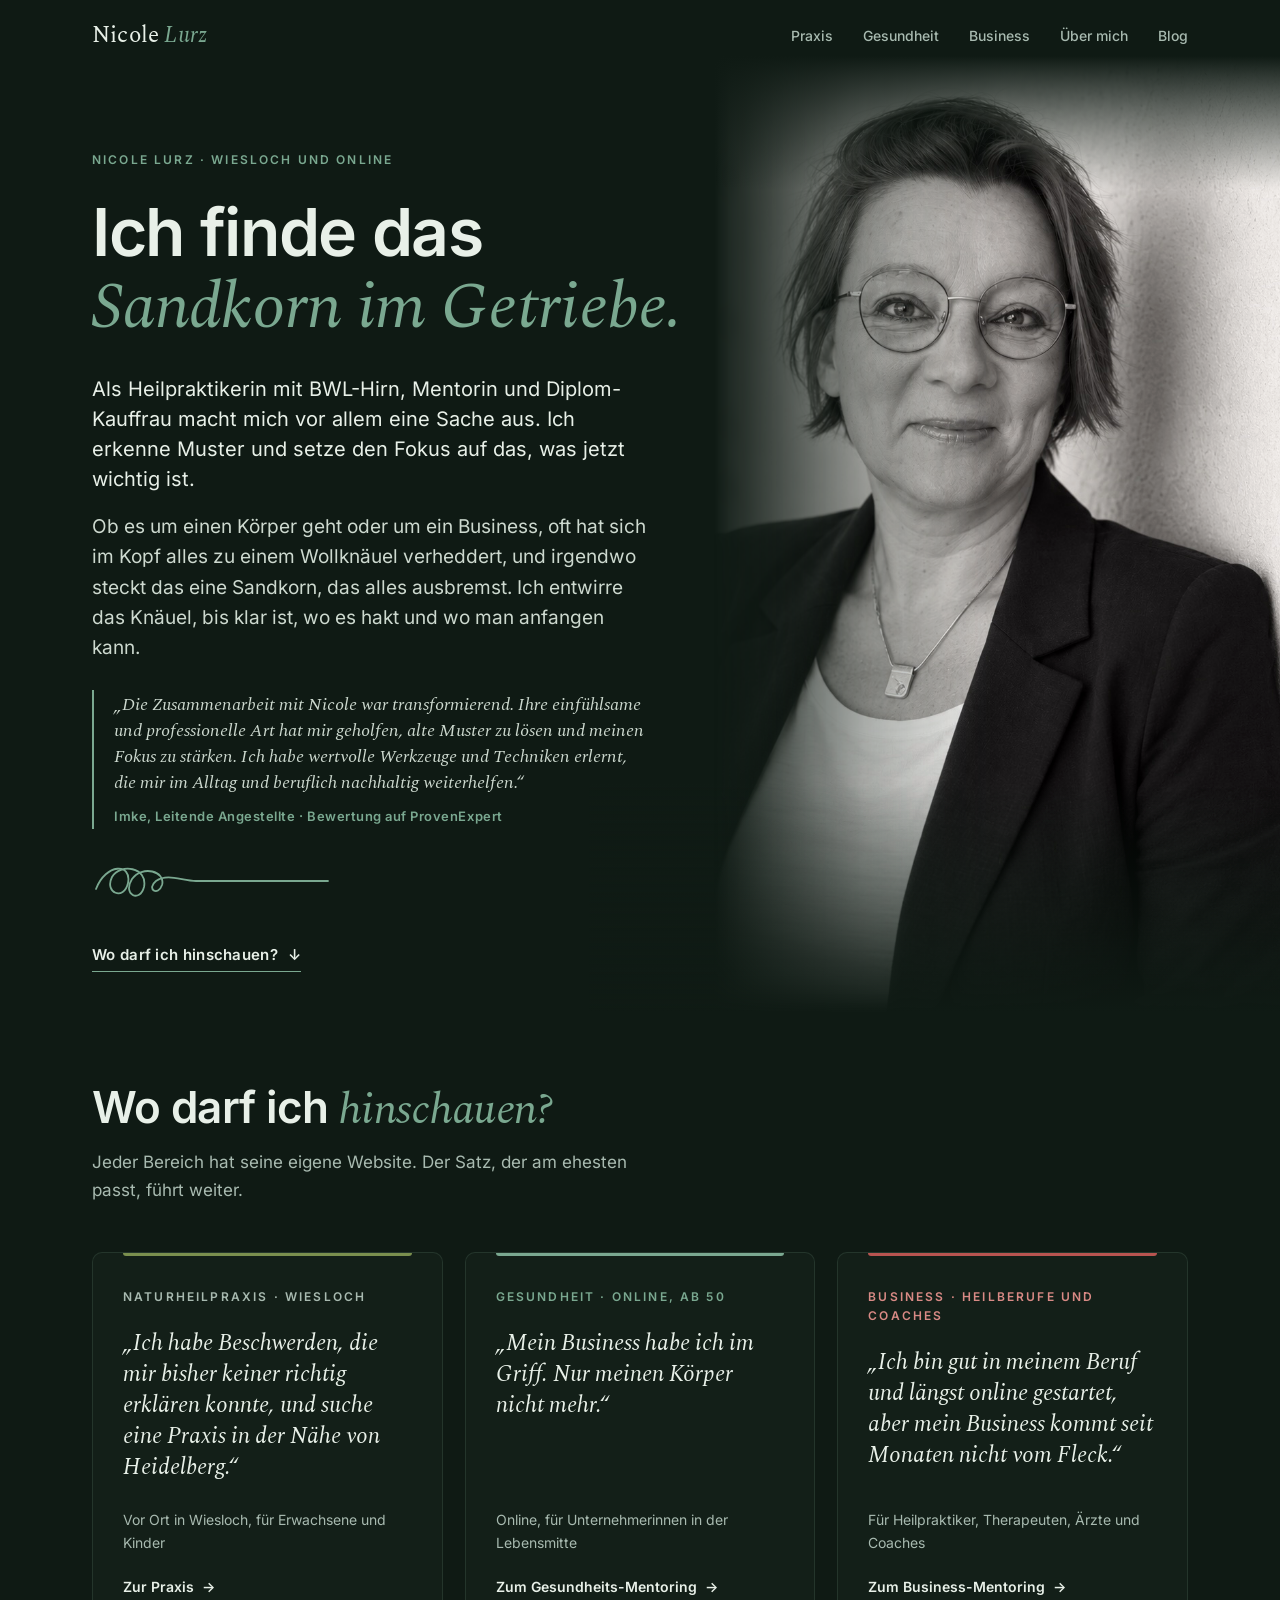
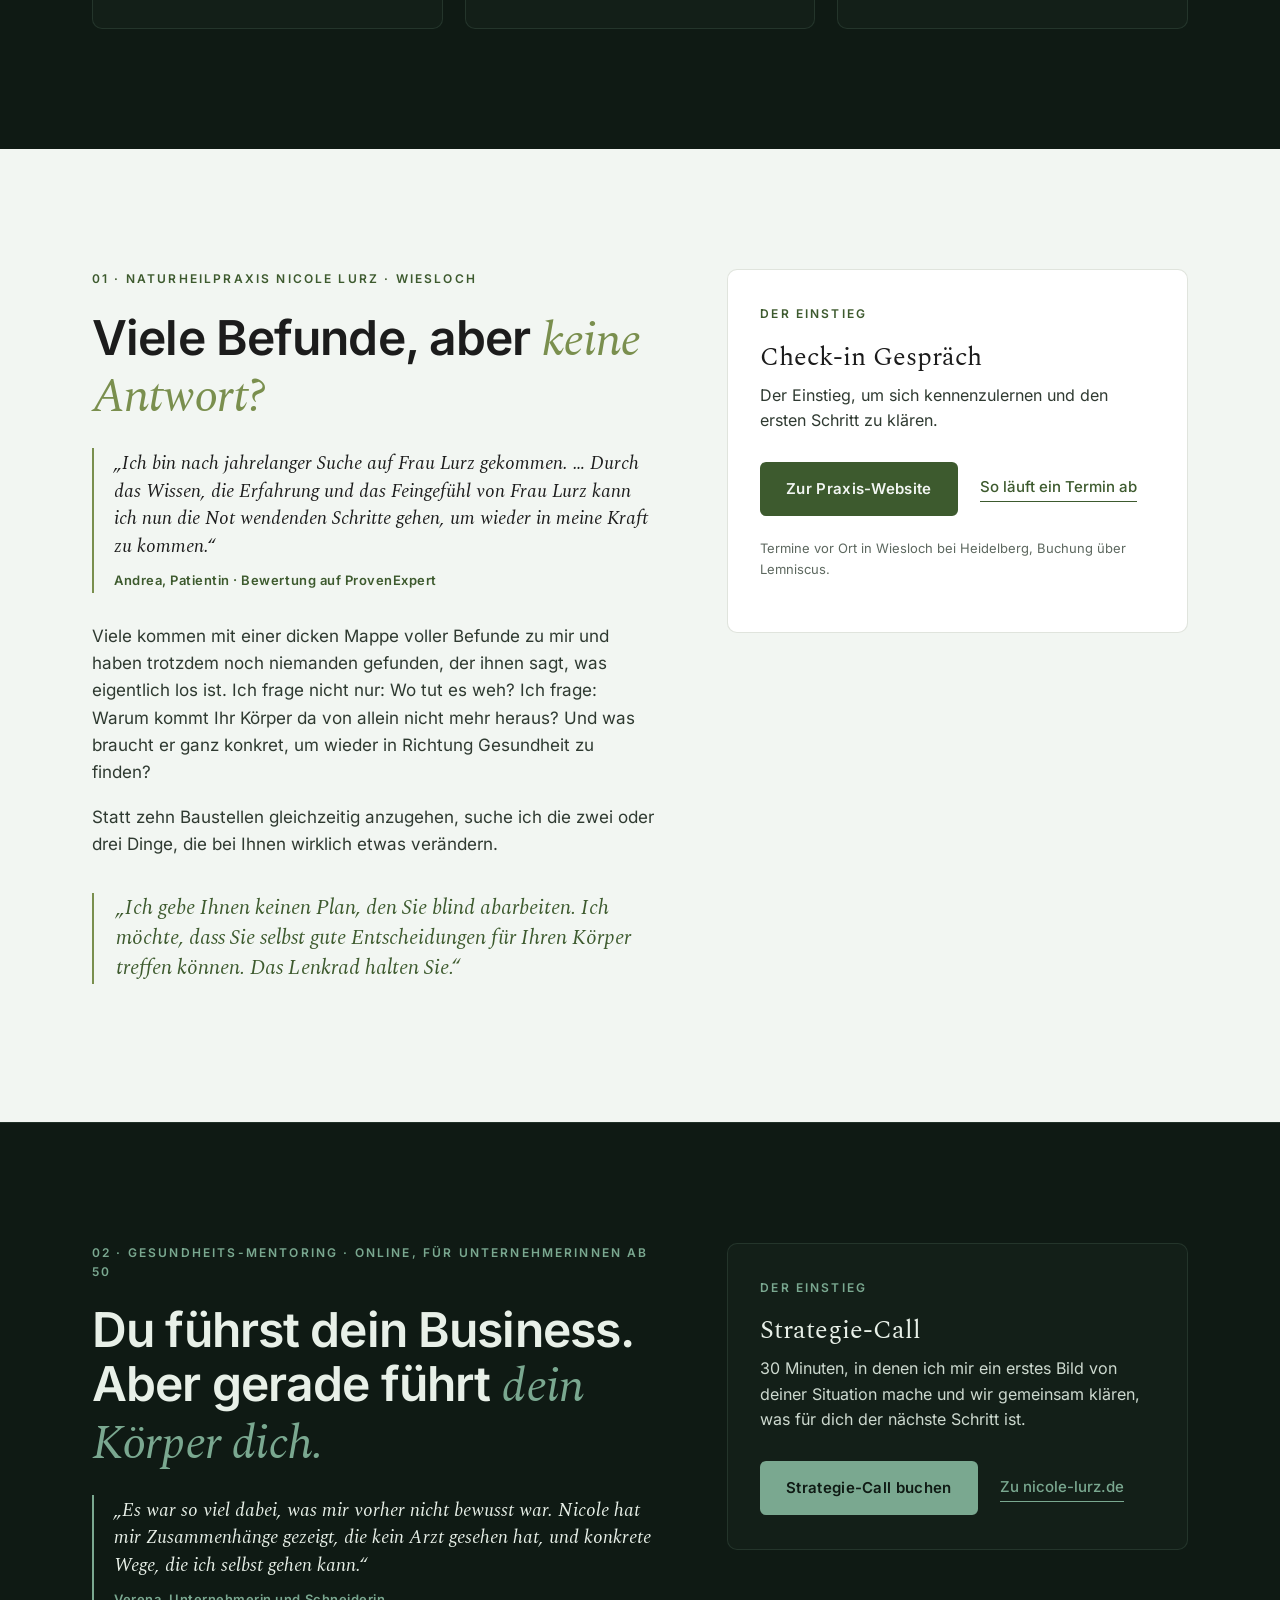
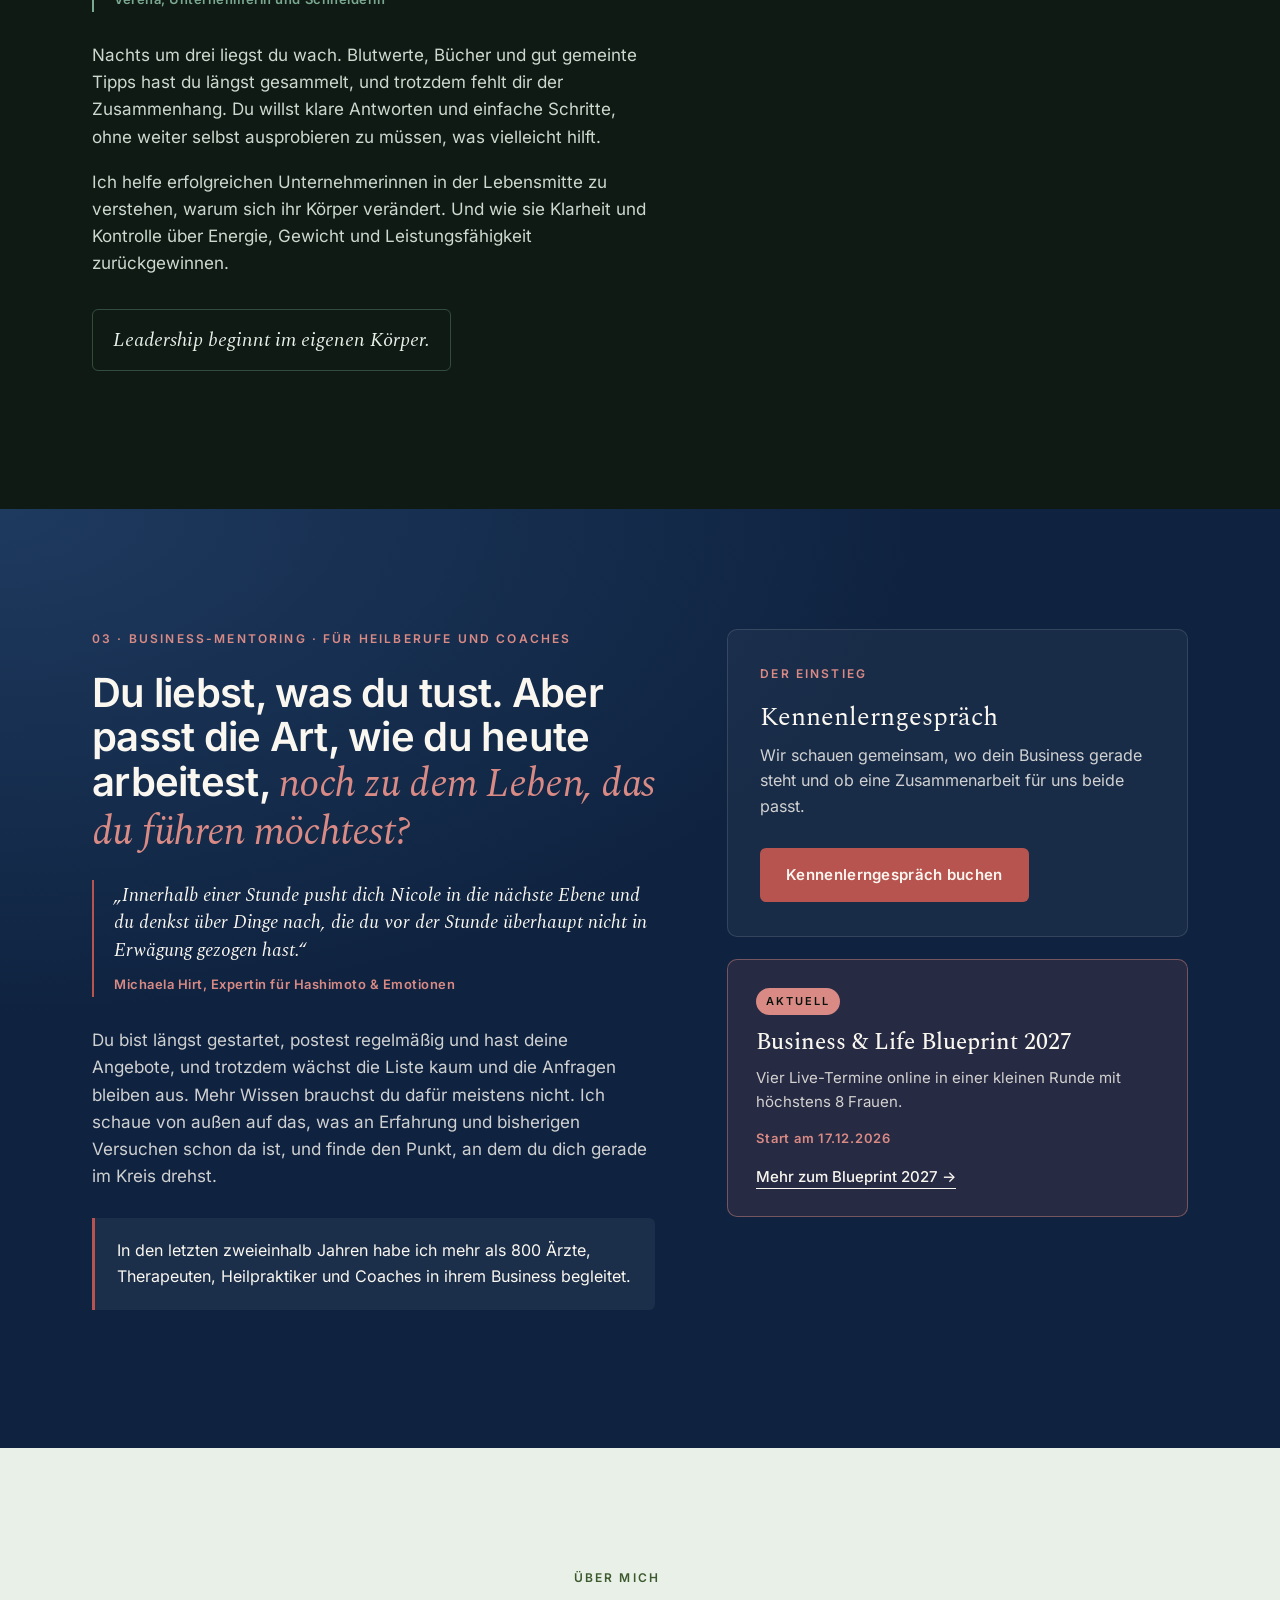
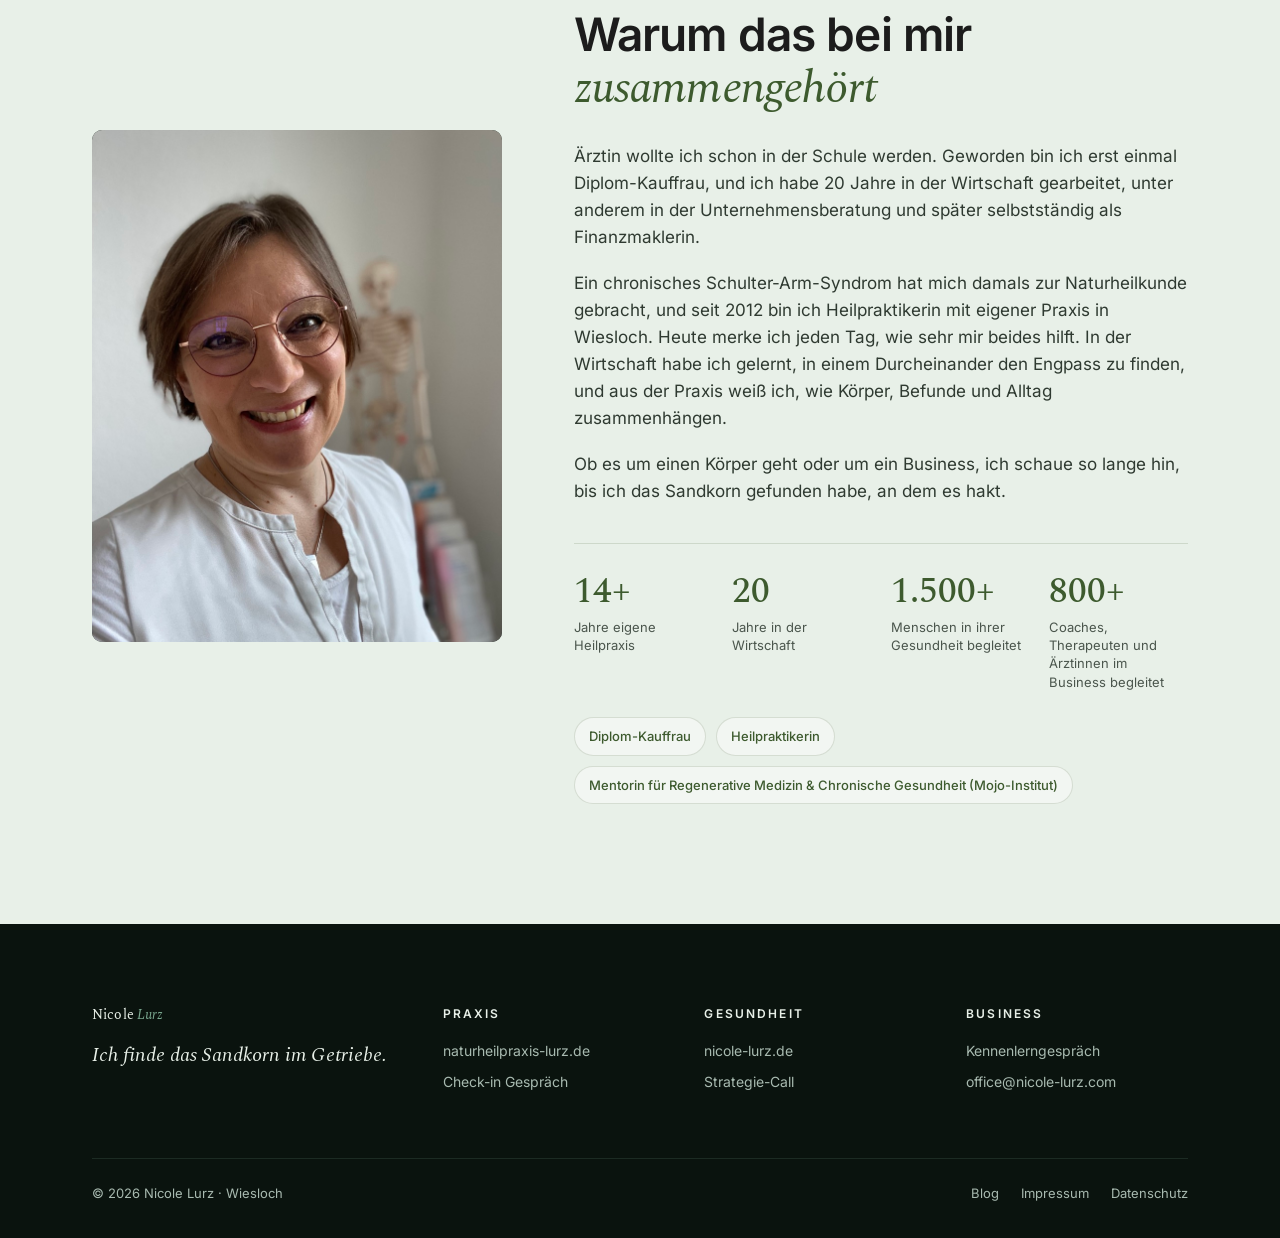
==== commit 8306e33a: "Blueprint 2027: neue Salespage, Start 17.12., Business-Farben ohne Kupfer Termine 17.12., 08.01., 12" ====
--- a/index.html
+++ b/index.html
@@ -4,13 +4,97 @@
 <meta charset="utf-8">
 <meta name="viewport" content="width=device-width, initial-scale=1">
 <title>Nicole Lurz · Heilpraktikerin, Gesundheits- und Business-Mentorin</title>
-<meta name="description" content="Nicole Lurz, Heilpraktikerin, Gesundheits- und Business-Mentorin. Naturheilpraxis in Wiesloch, Gesundheits-Mentoring für Unternehmerinnen ab 50 und Business-Mentoring für Heilberufe und Coaches.">
+<meta name="description" content="Nicole Lurz ist Heilpraktikerin in Wiesloch und begleitet Unternehmerinnen ab 50 bei ihrer Gesundheit und Heilberufe und Coaches in ihrem Business.">
 <link rel="canonical" href="https://nicole-lurz.com/">
 <meta property="og:type" content="website">
 <meta property="og:url" content="https://nicole-lurz.com/">
 <meta property="og:title" content="Nicole Lurz · Ich finde das Sandkorn im Getriebe.">
 <meta property="og:description" content="Naturheilpraxis in Wiesloch, Gesundheits-Mentoring für Unternehmerinnen ab 50 und Business-Mentoring für Heilberufe und Coaches.">
-<meta property="og:image" content="https://nicole-lurz.com/images/nicole-hero.jpg">
+<meta property="og:image" content="https://nicole-lurz.com/images/nicole-sw.jpg">
+<meta property="og:image:width" content="1122">
+<meta property="og:image:height" content="1402">
+<meta property="og:locale" content="de_DE">
+<meta property="og:site_name" content="Nicole Lurz">
+<script type="application/ld+json">
+{
+  "@context": "https://schema.org",
+  "@graph": [
+    {
+      "@type": "WebSite",
+      "@id": "https://nicole-lurz.com/#website",
+      "url": "https://nicole-lurz.com/",
+      "name": "Nicole Lurz",
+      "inLanguage": "de",
+      "publisher": {
+        "@id": "https://nicole-lurz.com/#nicole"
+      }
+    },
+    {
+      "@type": "ProfilePage",
+      "@id": "https://nicole-lurz.com/#seite",
+      "url": "https://nicole-lurz.com/",
+      "name": "Nicole Lurz · Heilpraktikerin, Gesundheits- und Business-Mentorin",
+      "isPartOf": {
+        "@id": "https://nicole-lurz.com/#website"
+      },
+      "mainEntity": {
+        "@id": "https://nicole-lurz.com/#nicole"
+      },
+      "dateModified": "2026-11-13",
+      "inLanguage": "de"
+    },
+    {
+      "@type": "Person",
+      "@id": "https://nicole-lurz.com/#nicole",
+      "name": "Nicole Lurz",
+      "jobTitle": "Heilpraktikerin, Gesundheits- und Business-Mentorin",
+      "url": "https://nicole-lurz.com/",
+      "image": "https://nicole-lurz.com/images/nicole-sw.jpg",
+      "description": "Heilpraktikerin mit eigener Praxis in Wiesloch seit 2012, Diplom-Kauffrau und Mentorin für Regenerative Medizin und chronische Gesundheit. Begleitet Unternehmerinnen ab 50 bei ihrer Gesundheit und Heilberufe und Coaches in ihrem Business.",
+      "hasCredential": [
+        {
+          "@type": "EducationalOccupationalCredential",
+          "name": "Heilpraktikerin"
+        },
+        {
+          "@type": "EducationalOccupationalCredential",
+          "name": "Diplom-Kauffrau"
+        }
+      ],
+      "knowsAbout": [
+        "Naturheilkunde",
+        "Regenerative Medizin",
+        "Chronische Gesundheit",
+        "Stoffwechsel",
+        "Wechseljahre",
+        "Business-Mentoring für Heilberufe und Coaches"
+      ],
+      "worksFor": {
+        "@id": "https://naturheilpraxis-lurz.de/#praxis"
+      },
+      "sameAs": [
+        "https://naturheilpraxis-lurz.de/",
+        "https://nicole-lurz.de/"
+      ]
+    },
+    {
+      "@type": "LocalBusiness",
+      "@id": "https://naturheilpraxis-lurz.de/#praxis",
+      "name": "Naturheilpraxis Nicole Lurz",
+      "url": "https://naturheilpraxis-lurz.de/",
+      "foundingDate": "2012",
+      "address": {
+        "@type": "PostalAddress",
+        "addressLocality": "Wiesloch",
+        "addressCountry": "DE"
+      },
+      "founder": {
+        "@id": "https://nicole-lurz.com/#nicole"
+      }
+    }
+  ]
+}
+</script>
 <link rel="icon" href="/favicon.svg" type="image/svg+xml">
 <link rel="icon" href="/favicon-32.png" sizes="32x32">
 <link rel="apple-touch-icon" href="/favicon-180.png">
@@ -421,11 +505,11 @@
           <a class="btn" href="https://tidycal.com/nicole-lurz/bbsc">Kennenlerngespräch buchen</a>
         </div>
       </div>
-      <div class="aktuell reveal d2" data-bis="2026-12-18">
+      <div class="aktuell reveal d2" data-bis="2026-12-17">
         <span class="marke">Aktuell</span>
         <strong>Business &amp; Life Blueprint 2027</strong>
-        <p>Vier Live-Termine online in einer exklusiven kleinen Gruppe mit 5-10 Frauen.</p>
-        <p class="start">Start am 18.12.2026</p>
+        <p>Vier Live-Termine online in einer kleinen Runde mit höchstens 8 Frauen.</p>
+        <p class="start">Start am 17.12.2026</p>
         <a class="leise" href="/blueprint-2027/">Mehr zum Blueprint 2027 <span aria-hidden="true">→</span></a>
       </div>
     </div>
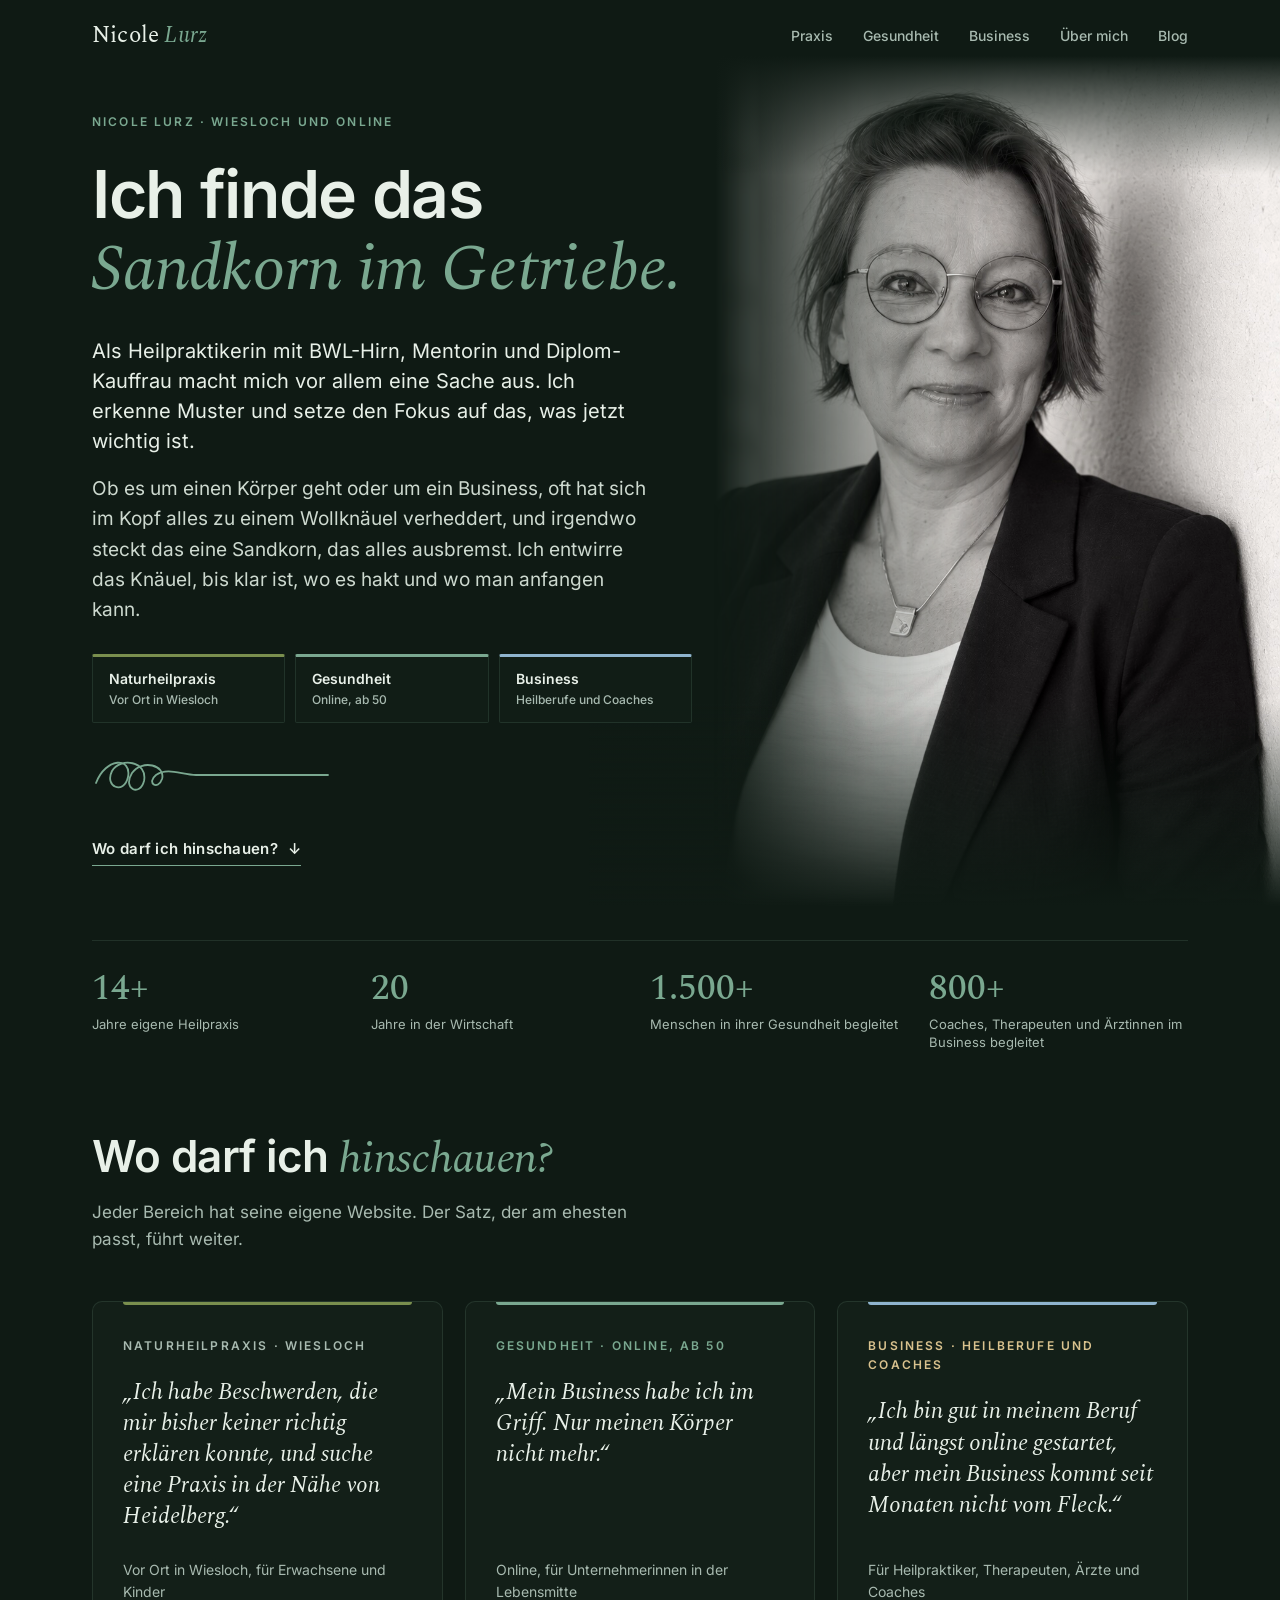
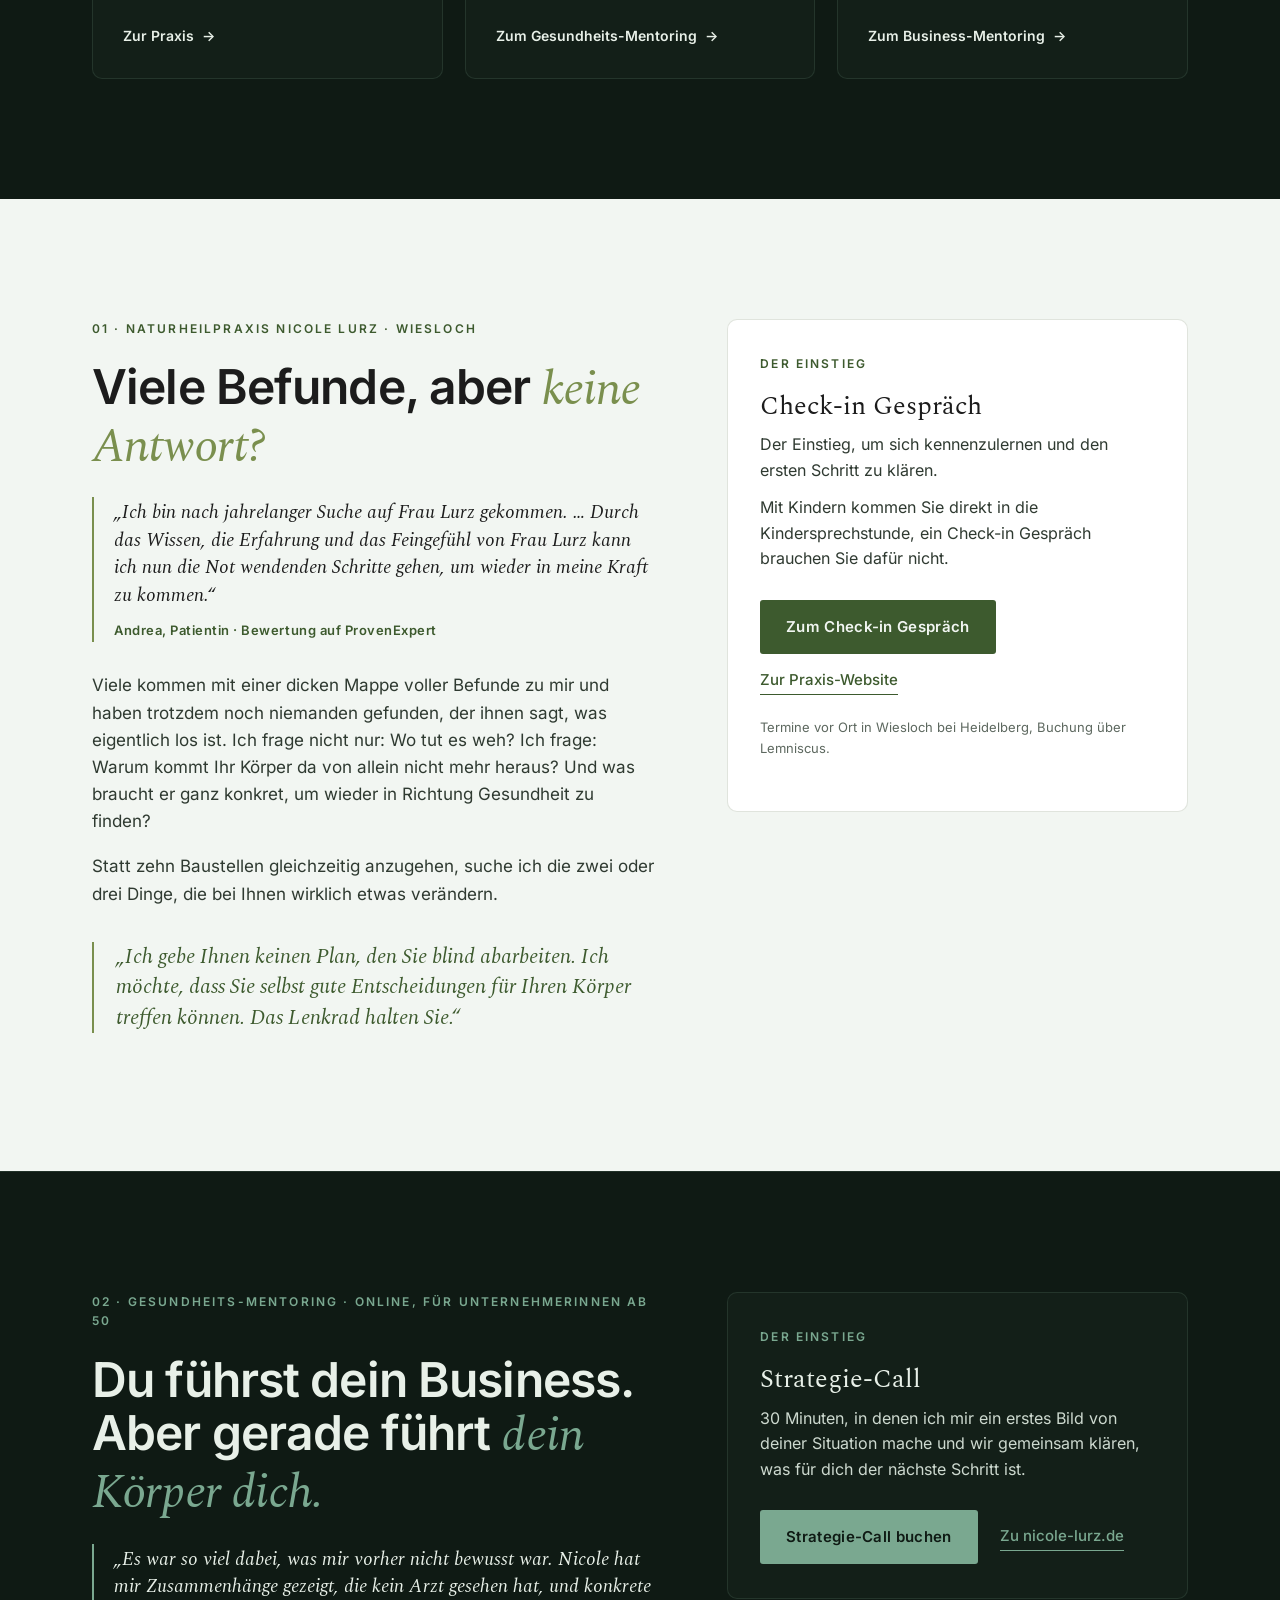
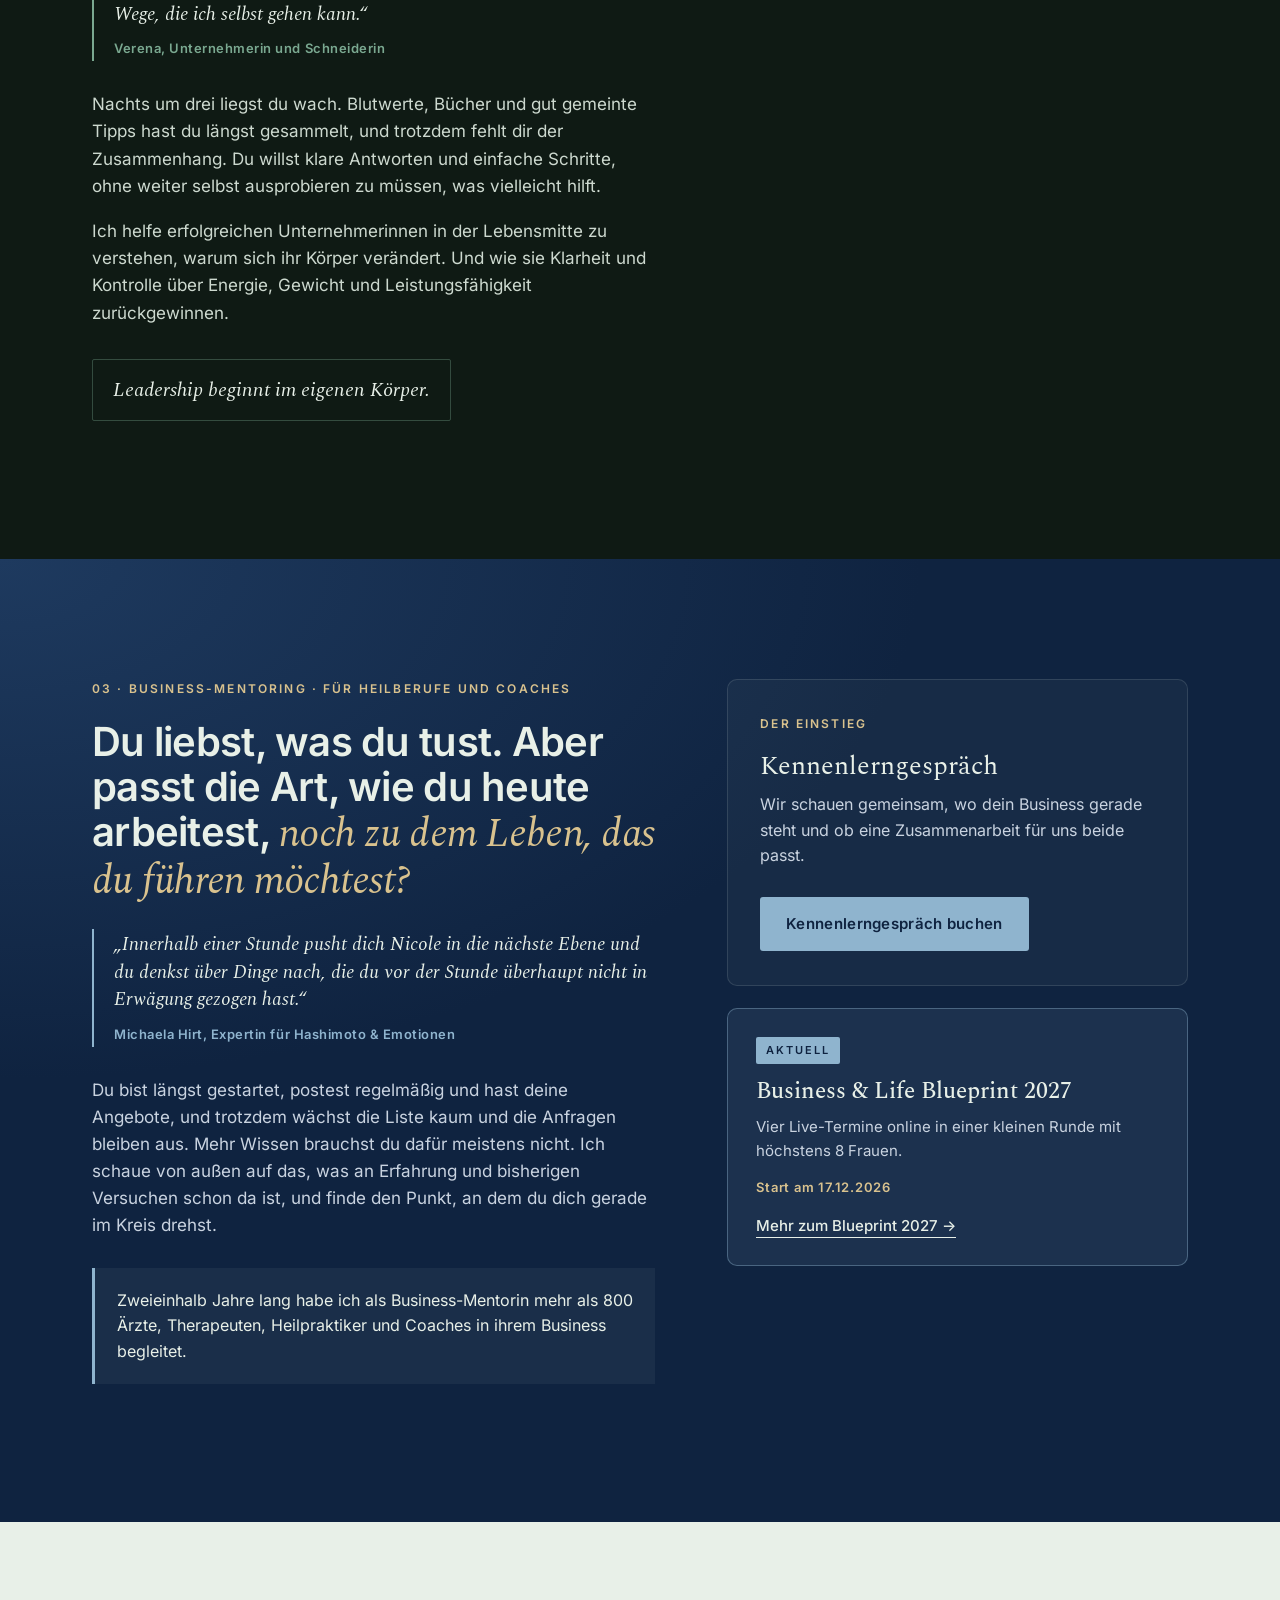
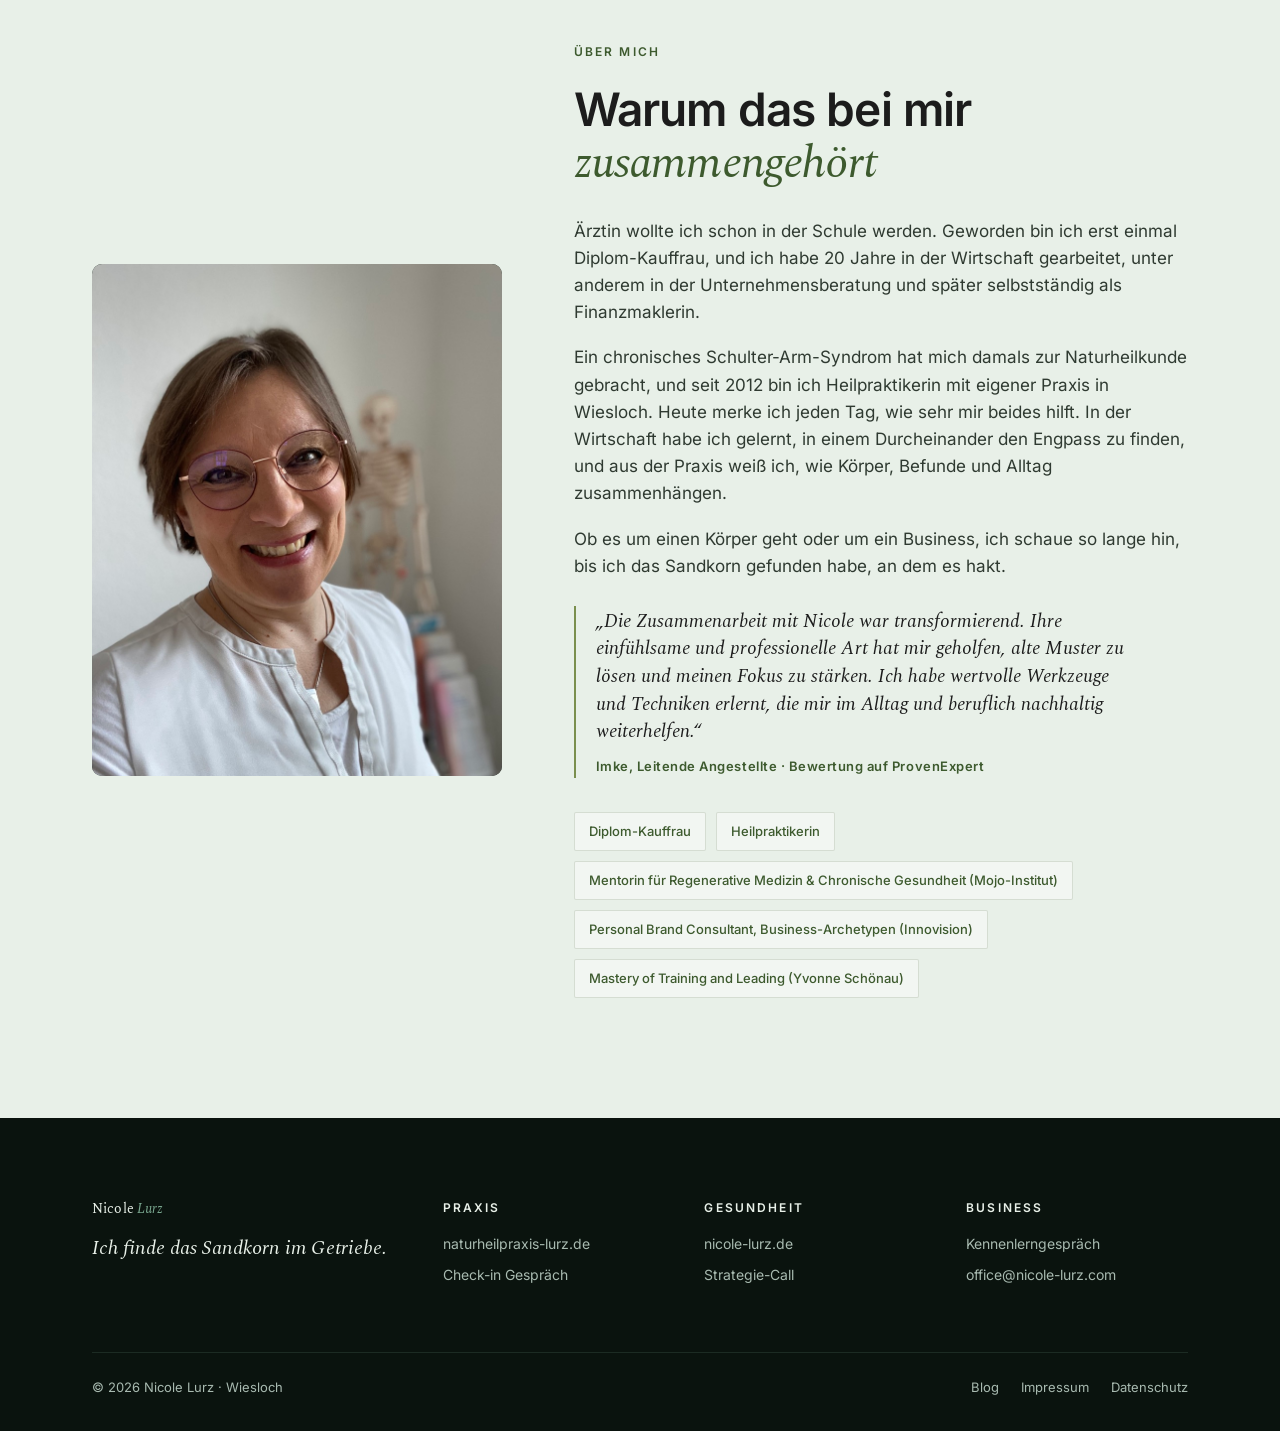
==== commit 63de0cbb: "Startseite: Business-Farben ohne Kupfer, eckige Formen, drei Wege im Hero Wasserblau und Champagner " ====
--- a/index.html
+++ b/index.html
@@ -40,7 +40,7 @@
       "mainEntity": {
         "@id": "https://nicole-lurz.com/#nicole"
       },
-      "dateModified": "2026-11-13",
+      "dateModified": "2026-11-17",
       "inLanguage": "de"
     },
     {
@@ -117,9 +117,9 @@
     --waldgruen:#3D5A2E;
     --nachtblau:#0F2340;
     --tiefblau:#1E3A5F;
-    --kupfer:#B85450;
-    --kupfer-hell:#D98A85;
-    --papier-warm:#FAF7F0;
+    --wasserblau:#8FB4CE;
+    --champagner:#D9C28E;
+    --business-text:#C9D3E0;
     --linie-dunkel:rgba(122,168,144,.16);
     --linie-hell:rgba(61,90,46,.16);
     --serif:"Spectral",Georgia,serif;
@@ -146,7 +146,7 @@
   .nav ul a:hover{color:var(--fastweiss)}
 
   /* ---------- HERO ---------- */
-  .hero{padding:150px 0 40px;position:relative;overflow:hidden}
+  .hero{padding:112px 0 40px;position:relative;overflow:hidden}
   .hero .wrap{display:grid;grid-template-columns:1.15fr .85fr;gap:48px;align-items:center}
   .hero .eyebrow{color:var(--seafoam);margin-bottom:28px}
   .hero h1{font-family:var(--sans);font-weight:600;color:var(--fastweiss);font-size:clamp(40px,5.4vw,66px);line-height:1.08;letter-spacing:-.02em;margin-bottom:30px}
@@ -182,7 +182,7 @@
   .tuer:hover .weiter{gap:12px}
   .t-praxis{--c:var(--praxis-salbei);--c-text:#A8BAB0}
   .t-online{--c:var(--seafoam);--c-text:var(--seafoam)}
-  .t-business{--c:var(--kupfer);--c-text:var(--kupfer-hell)}
+  .t-business{--c:var(--wasserblau);--c-text:var(--champagner)}
 
   /* ---------- RÄUME ---------- */
   .raum{padding:120px 0}
@@ -200,17 +200,18 @@
   .angebot span{font-size:15px;display:block}
   .angebot .preis{margin-top:6px;font-weight:600;font-size:15px}
   .ctas{display:flex;flex-wrap:wrap;gap:14px 22px;align-items:center;margin-top:28px}
-  .btn{display:inline-block;padding:15px 26px;border-radius:6px;font-weight:600;font-size:15px;letter-spacing:.02em;text-decoration:none;transition:background .2s,transform .2s}
+  .btn{display:inline-block;padding:15px 26px;border-radius:3px;font-weight:600;font-size:15px;letter-spacing:.02em;text-decoration:none;transition:background .2s,transform .2s}
   .btn:hover{transform:translateY(-1px)}
   .leise{font-size:15px;font-weight:500;text-decoration:none;border-bottom:1px solid;padding-bottom:2px}
   .hinweis{font-size:13px;margin-top:22px}
   .angebote .einstieg{font-family:var(--serif);font-size:26px;line-height:1.2;margin-bottom:10px}
   .angebote .was{font-size:16px;margin-bottom:4px}
-  .aktuell{margin-top:22px;border-radius:10px;padding:26px 28px;background:rgba(184,84,80,.14);border:1px solid rgba(217,138,133,.45)}
-  .aktuell .marke{display:inline-block;font-size:11px;font-weight:700;letter-spacing:.18em;text-transform:uppercase;color:var(--tiefste);background:var(--kupfer-hell);padding:5px 10px;border-radius:30px;margin-bottom:14px}
-  .aktuell strong{display:block;font-family:var(--serif);font-weight:500;font-size:23px;line-height:1.25;color:var(--papier-warm);margin-bottom:8px}
-  .aktuell p{font-size:15px;margin-bottom:14px;color:rgba(250,247,240,.82)}
-  .aktuell .start{font-size:13px;font-weight:600;letter-spacing:.06em;color:var(--kupfer-hell);margin-bottom:14px}
+  .angebote .was.kinder{margin-top:12px}
+  .aktuell{margin-top:22px;border-radius:10px;padding:26px 28px;background:rgba(143,180,206,.10);border:1px solid rgba(143,180,206,.4)}
+  .aktuell .marke{display:inline-block;font-size:11px;font-weight:700;letter-spacing:.18em;text-transform:uppercase;color:var(--nachtblau);background:var(--wasserblau);padding:5px 10px;border-radius:2px;margin-bottom:14px}
+  .aktuell strong{display:block;font-family:var(--serif);font-weight:500;font-size:23px;line-height:1.25;color:var(--fastweiss);margin-bottom:8px}
+  .aktuell p{font-size:15px;margin-bottom:14px;color:var(--business-text)}
+  .aktuell .start{font-size:13px;font-weight:600;letter-spacing:.06em;color:var(--champagner);margin-bottom:14px}
   .stimme{margin:-6px 0 30px;padding:2px 0 2px 20px;max-width:560px}
   .stimme q{display:block;quotes:none;font-family:var(--serif);font-style:italic;font-size:19px;line-height:1.45}
   .stimme cite{display:block;margin-top:10px;font-style:normal;font-size:13px;font-weight:600;letter-spacing:.04em}
@@ -220,12 +221,22 @@
   .r-online .stimme{border-left:2px solid var(--seafoam)}
   .r-online .stimme q{color:var(--fastweiss)}
   .r-online .stimme cite{color:var(--seafoam)}
-  .hero-stimme{border-left:2px solid var(--seafoam);margin:26px 0 0}
-  .hero-stimme q{color:var(--fliesstext-hell);font-size:18px}
-  .hero-stimme cite{color:var(--seafoam)}
-  .r-business .stimme{border-left:2px solid var(--kupfer)}
-  .r-business .stimme q{color:var(--papier-warm)}
-  .r-business .stimme cite{color:var(--kupfer-hell)}
+  .ueber .stimme{border-left:2px solid var(--praxis-salbei);margin:26px 0 0}
+  .ueber .stimme q{color:var(--tinte)}
+  .ueber .stimme cite{color:var(--waldgruen)}
+  /* Drei Wege schon im ersten Bildschirm */
+  .wege{display:grid;grid-template-columns:repeat(3,1fr);gap:10px;margin-top:28px;max-width:600px}
+  .wege a{display:block;padding:13px 16px 14px;border:1px solid var(--linie-dunkel);border-top:3px solid var(--c);border-radius:2px;background:rgba(19,31,24,.72);text-decoration:none;font-size:14px;font-weight:600;line-height:1.35;color:var(--fastweiss);transition:background .2s,transform .2s}
+  .wege a:hover{background:var(--dunkelgruen);transform:translateY(-2px)}
+  .wege a span{display:block;font-size:12px;font-weight:500;color:var(--salbei-hell);margin-top:3px}
+  /* Zahlen direkt unter dem Hero */
+  .belege{padding:34px 0 10px}
+  .belege .zahlen{margin:0;padding-top:30px;border-top:1px solid var(--linie-dunkel)}
+  .belege .zahl strong{color:var(--seafoam)}
+  .belege .zahl span{color:var(--salbei-hell)}
+  .r-business .stimme{border-left:2px solid var(--wasserblau)}
+  .r-business .stimme q{color:var(--fastweiss)}
+  .r-business .stimme cite{color:var(--wasserblau)}
   /* SW-Foto randlos mit weichem Übergang (wie nicole-lurz.de) */
   .hero{min-height:min(820px,100vh)}
   .hero .wrap{display:block;position:relative;z-index:2}
@@ -270,7 +281,7 @@
   .r-online .eyebrow{color:var(--seafoam)}
   .r-online h2{color:var(--fastweiss)}
   .r-online h2 em{color:var(--seafoam)}
-  .claimband{display:inline-block;margin-top:14px;padding:14px 20px;border:1px solid rgba(122,168,144,.35);border-radius:6px;font-family:var(--serif);font-style:italic;font-size:20px;color:var(--fastweiss)}
+  .claimband{display:inline-block;margin-top:14px;padding:14px 20px;border:1px solid rgba(122,168,144,.35);border-radius:2px;font-family:var(--serif);font-style:italic;font-size:20px;color:var(--fastweiss)}
   .r-online .angebote{background:var(--karte);border:1px solid var(--linie-dunkel)}
   .r-online .angebote h3{color:var(--seafoam)}
   .r-online .einstieg{color:var(--fastweiss)}
@@ -283,24 +294,24 @@
   .r-online .btn:hover{background:var(--seafoam-hover)}
   .r-online .leise{color:var(--seafoam)}
 
-  /* Business-Mentoring: Nachtblau + Kupfer, Du-Form */
-  .r-business{background:radial-gradient(120% 90% at 0% 0%,var(--tiefblau) 0%,var(--nachtblau) 60%);color:var(--papier-warm)}
-  .r-business .eyebrow{color:var(--kupfer-hell)}
-  .r-business h2{color:var(--papier-warm)}
-  .r-business h2 em{color:var(--kupfer-hell)}
-  .r-business p{color:rgba(250,247,240,.82)}
-  .r-business .beleg{margin-top:28px;padding:20px 22px;border-left:3px solid var(--kupfer);background:rgba(250,247,240,.05);border-radius:0 6px 6px 0;font-size:16px;color:var(--papier-warm)}
-  .r-business .angebote{background:rgba(250,247,240,.04);border:1px solid rgba(250,247,240,.12)}
-  .r-business .angebote h3{color:var(--kupfer-hell)}
-  .r-business .einstieg{color:var(--papier-warm)}
-  .r-business .was{color:rgba(250,247,240,.82)}
-  .r-business .angebot{border-color:rgba(250,247,240,.12)}
-  .r-business .angebot strong{color:var(--papier-warm)}
-  .r-business .angebot span{color:rgba(250,247,240,.72)}
-  .r-business .angebot .preis{color:var(--kupfer-hell)}
-  .r-business .btn{background:var(--kupfer);color:var(--papier-warm)}
-  .r-business .btn:hover{background:#9E4642}
-  .r-business .leise{color:var(--papier-warm)}
+  /* Business-Mentoring: Nachtblau, Wasserblau, Champagner nur im Text (Dachmarke-DNA 15./16.11.2026), Du-Form */
+  .r-business{background:radial-gradient(120% 90% at 0% 0%,var(--tiefblau) 0%,var(--nachtblau) 60%);color:var(--fastweiss)}
+  .r-business .eyebrow{color:var(--champagner)}
+  .r-business h2{color:var(--fastweiss)}
+  .r-business h2 em{color:var(--champagner)}
+  .r-business p{color:var(--business-text)}
+  .r-business .beleg{margin-top:28px;padding:20px 22px;border-left:3px solid var(--wasserblau);background:rgba(232,240,232,.05);font-size:16px;color:var(--fastweiss)}
+  .r-business .angebote{background:rgba(232,240,232,.04);border:1px solid rgba(232,240,232,.12)}
+  .r-business .angebote h3{color:var(--champagner)}
+  .r-business .einstieg{color:var(--fastweiss)}
+  .r-business .was{color:var(--business-text)}
+  .r-business .angebot{border-color:rgba(232,240,232,.12)}
+  .r-business .angebot strong{color:var(--fastweiss)}
+  .r-business .angebot span{color:var(--business-text)}
+  .r-business .angebot .preis{color:var(--wasserblau)}
+  .r-business .btn{background:var(--wasserblau);color:var(--nachtblau)}
+  .r-business .btn:hover{background:var(--fastweiss)}
+  .r-business .leise{color:var(--fastweiss)}
 
   /* ---------- ÜBER MICH ---------- */
   .ueber{background:var(--fastweiss);color:var(--tinte);padding:120px 0}
@@ -314,8 +325,8 @@
   .zahlen{display:grid;grid-template-columns:repeat(4,1fr);gap:20px;margin:38px 0 26px;padding-top:30px;border-top:1px solid var(--linie-hell)}
   .zahl strong{display:block;font-family:var(--serif);font-weight:500;font-size:36px;line-height:1;color:var(--waldgruen);margin-bottom:8px}
   .zahl span{font-size:13px;line-height:1.4;color:#4a554c;display:block}
-  .pills{display:flex;flex-wrap:wrap;gap:10px}
-  .pills li{list-style:none;font-size:13px;font-weight:500;padding:8px 14px;border:1px solid var(--linie-hell);border-radius:40px;color:var(--waldgruen);background:var(--papier)}
+  .pills{display:flex;flex-wrap:wrap;gap:10px;margin-top:34px}
+  .pills li{list-style:none;font-size:13px;font-weight:500;padding:8px 14px;border:1px solid var(--linie-hell);border-radius:2px;color:var(--waldgruen);background:var(--papier)}
 
   /* ---------- FOOTER ---------- */
   footer{background:var(--tiefste);padding:80px 0 34px;color:var(--salbei-hell)}
@@ -337,7 +348,7 @@
     html{scroll-behavior:auto}
     .entwirren path{animation:none;stroke-dashoffset:0}
     .reveal{opacity:1;transform:none;transition:none}
-    .tuer,.btn,.hero-cta{transition:none}
+    .tuer,.btn,.hero-cta,.wege a{transition:none}
   }
 
   /* ---------- MOBIL ---------- */
@@ -370,6 +381,8 @@
     .tuer::before{left:22px;right:22px}
     .tuer blockquote{font-size:21px}
     .fuss{grid-template-columns:1fr}
+    .wege{grid-template-columns:1fr}
+    .belege{padding-top:44px}
     .fuss-unten a{margin:0 18px 0 0}
   }
 </style>
@@ -397,10 +410,11 @@
       <h1>Ich finde das <em>Sandkorn im Getriebe.</em></h1>
       <p class="intro">Als Heilpraktikerin mit BWL-Hirn, Mentorin und Diplom-Kauffrau macht mich vor allem eine Sache aus. Ich erkenne Muster und setze den Fokus auf das, was jetzt wichtig ist.</p>
       <p class="lead">Ob es um einen Körper geht oder um ein Business, oft hat sich im Kopf alles zu einem Wollknäuel verheddert, und irgendwo steckt das eine Sandkorn, das alles ausbremst. Ich entwirre das Knäuel, bis klar ist, wo es hakt und wo man anfangen kann.</p>
-      <blockquote class="stimme hero-stimme">
-        <q>„Die Zusammenarbeit mit Nicole war transformierend. Ihre einfühlsame und professionelle Art hat mir geholfen, alte Muster zu lösen und meinen Fokus zu stärken. Ich habe wertvolle Werkzeuge und Techniken erlernt, die mir im Alltag und beruflich nachhaltig weiterhelfen.“</q>
-        <cite>Imke, Leitende Angestellte · Bewertung auf ProvenExpert</cite>
-      </blockquote>
+      <nav class="wege" aria-label="Die drei Bereiche">
+        <a class="t-praxis" href="#praxis">Naturheilpraxis<span>Vor Ort in Wiesloch</span></a>
+        <a class="t-online" href="#online">Gesundheit<span>Online, ab 50</span></a>
+        <a class="t-business" href="#business">Business<span>Heilberufe und Coaches</span></a>
+      </nav>
       <!-- Wollknäuel, das sich zu einer klaren Linie entwirrt -->
       <svg class="entwirren" viewBox="0 0 240 44" aria-hidden="true">
         <path pathLength="1" d="M4 30 C14 4 40 4 36 24 C32 42 12 34 20 18 C28 4 56 8 52 28 C48 44 30 36 40 20 C50 6 74 12 70 26 C66 38 54 30 64 22 C76 14 90 22 104 22 L236 22"/>
@@ -410,6 +424,17 @@
 
   </div>
 </header>
+
+<section class="belege" aria-label="Erfahrung in Zahlen">
+  <div class="wrap">
+    <div class="zahlen reveal">
+      <div class="zahl"><strong>14+</strong><span>Jahre eigene Heilpraxis</span></div>
+      <div class="zahl"><strong>20</strong><span>Jahre in der Wirtschaft</span></div>
+      <div class="zahl"><strong>1.500+</strong><span>Menschen in ihrer Gesundheit begleitet</span></div>
+      <div class="zahl"><strong>800+</strong><span>Coaches, Therapeuten und Ärztinnen im Business begleitet</span></div>
+    </div>
+  </div>
+</section>
 
 <section class="wegweiser" id="wegweiser">
   <div class="wrap">
@@ -454,9 +479,10 @@
       <h3>Der Einstieg</h3>
       <p class="einstieg">Check-in Gespräch</p>
       <p class="was">Der Einstieg, um sich kennenzulernen und den ersten Schritt zu klären.</p>
+      <p class="was kinder">Mit Kindern kommen Sie direkt in die Kindersprechstunde, ein Check-in Gespräch brauchen Sie dafür nicht.</p>
       <div class="ctas">
-        <a class="btn" href="https://naturheilpraxis-lurz.de/">Zur Praxis-Website</a>
-        <a class="leise" href="https://naturheilpraxis-lurz.de/termin-ablauf/">So läuft ein Termin ab</a>
+        <a class="btn" href="https://naturheilpraxis-lurz.de/termin-ablauf/">Zum Check-in Gespräch</a>
+        <a class="leise" href="https://naturheilpraxis-lurz.de/">Zur Praxis-Website</a>
       </div>
       <p class="hinweis">Termine vor Ort in Wiesloch bei Heidelberg, Buchung über Lemniscus.</p>
     </div>
@@ -494,7 +520,7 @@
       <h2 class="lang reveal">Du liebst, was du tust. Aber passt die Art, wie du heute arbeitest, <em>noch zu dem Leben, das du führen möchtest?</em></h2>
       <blockquote class="stimme reveal"><q>„Innerhalb einer Stunde pusht dich Nicole in die nächste Ebene und du denkst über Dinge nach, die du vor der Stunde überhaupt nicht in Erwägung gezogen hast.“</q><cite>Michaela Hirt, Expertin für Hashimoto &amp; Emotionen</cite></blockquote>
       <p class="reveal">Du bist längst gestartet, postest regelmäßig und hast deine Angebote, und trotzdem wächst die Liste kaum und die Anfragen bleiben aus. Mehr Wissen brauchst du dafür meistens nicht. Ich schaue von außen auf das, was an Erfahrung und bisherigen Versuchen schon da ist, und finde den Punkt, an dem du dich gerade im Kreis drehst.</p>
-      <p class="beleg reveal">In den letzten zweieinhalb Jahren habe ich mehr als 800 Ärzte, Therapeuten, Heilpraktiker und Coaches in ihrem Business begleitet.</p>
+      <p class="beleg reveal">Zweieinhalb Jahre lang habe ich als Business-Mentorin mehr als 800 Ärzte, Therapeuten, Heilpraktiker und Coaches in ihrem Business begleitet.</p>
     </div>
     <div>
       <div class="angebote reveal d1">
@@ -528,16 +554,16 @@
       <p class="reveal">Ärztin wollte ich schon in der Schule werden. Geworden bin ich erst einmal Diplom-Kauffrau, und ich habe 20 Jahre in der Wirtschaft gearbeitet, unter anderem in der Unternehmensberatung und später selbstständig als Finanzmaklerin.</p>
       <p class="reveal">Ein chronisches Schulter-Arm-Syndrom hat mich damals zur Naturheilkunde gebracht, und seit 2012 bin ich Heilpraktikerin mit eigener Praxis in Wiesloch. Heute merke ich jeden Tag, wie sehr mir beides hilft. In der Wirtschaft habe ich gelernt, in einem Durcheinander den Engpass zu finden, und aus der Praxis weiß ich, wie Körper, Befunde und Alltag zusammenhängen.</p>
       <p class="reveal">Ob es um einen Körper geht oder um ein Business, ich schaue so lange hin, bis ich das Sandkorn gefunden habe, an dem es hakt.</p>
-      <div class="zahlen reveal">
-        <div class="zahl"><strong>14+</strong><span>Jahre eigene Heilpraxis</span></div>
-        <div class="zahl"><strong>20</strong><span>Jahre in der Wirtschaft</span></div>
-        <div class="zahl"><strong>1.500+</strong><span>Menschen in ihrer Gesundheit begleitet</span></div>
-        <div class="zahl"><strong>800+</strong><span>Coaches, Therapeuten und Ärztinnen im Business begleitet</span></div>
-      </div>
+      <blockquote class="stimme reveal">
+        <q>„Die Zusammenarbeit mit Nicole war transformierend. Ihre einfühlsame und professionelle Art hat mir geholfen, alte Muster zu lösen und meinen Fokus zu stärken. Ich habe wertvolle Werkzeuge und Techniken erlernt, die mir im Alltag und beruflich nachhaltig weiterhelfen.“</q>
+        <cite>Imke, Leitende Angestellte · Bewertung auf ProvenExpert</cite>
+      </blockquote>
       <ul class="pills reveal">
         <li>Diplom-Kauffrau</li>
         <li>Heilpraktikerin</li>
         <li>Mentorin für Regenerative Medizin &amp; Chronische Gesundheit (Mojo-Institut)</li>
+        <li>Personal Brand Consultant, Business-Archetypen (Innovision)</li>
+        <li>Mastery of Training and Leading (Yvonne Schönau)</li>
       </ul>
     </div>
   </div>
